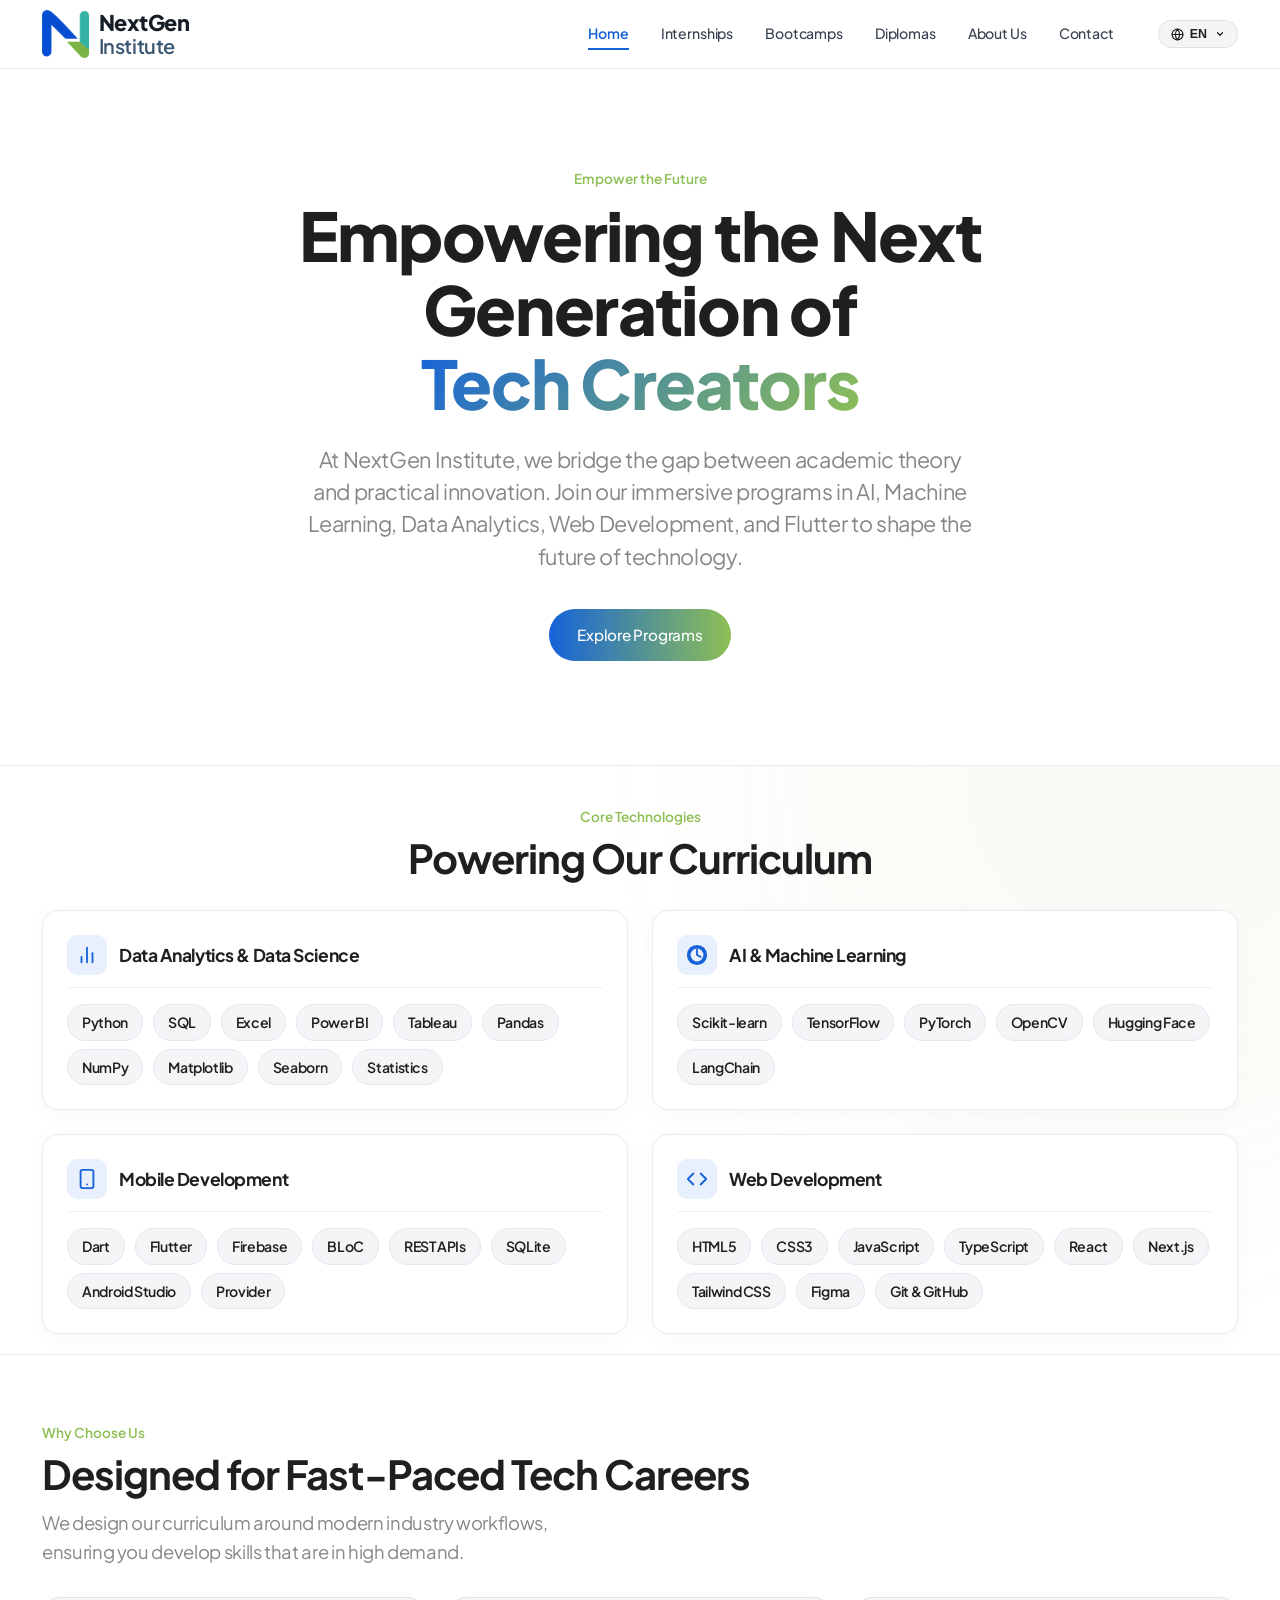
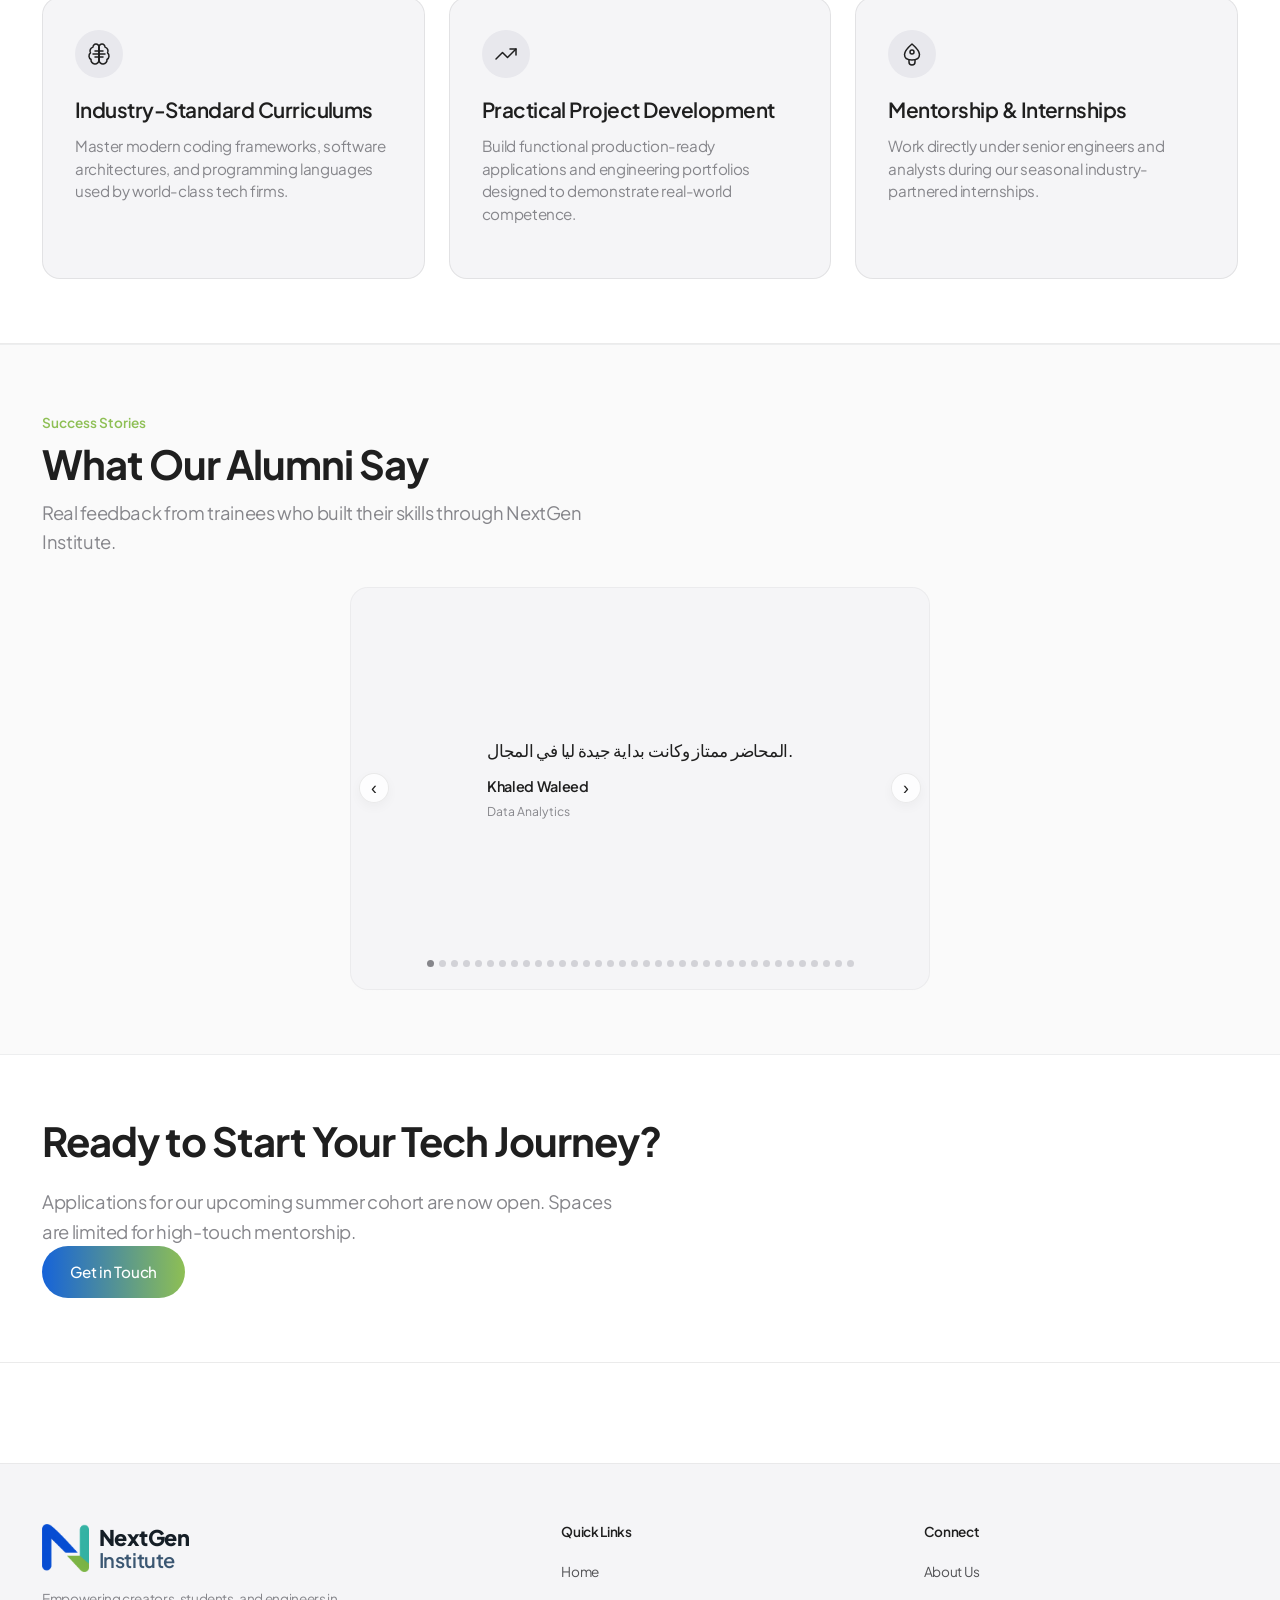
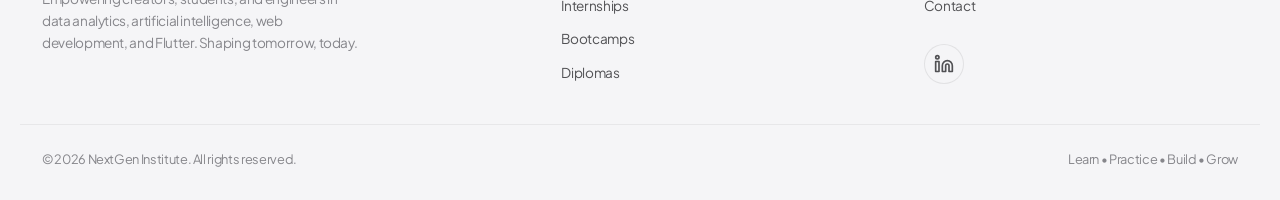
==== index.html @ 6a4fd22e "Completely remove bottom CTA box from track detail pages, bump cache to v102" ====
<!DOCTYPE html>
<html lang="en">
<head>
    <!-- Google tag (gtag.js) -->
    <script async src="https://www.googletagmanager.com/gtag/js?id=G-X8T3YRDZ85"></script>
    <script>
      window.dataLayer = window.dataLayer || [];
      function gtag(){dataLayer.push(arguments);}
      gtag('js', new Date());

      gtag('config', 'G-X8T3YRDZ85');
    </script>

    <meta charset="UTF-8">
    <meta name="viewport" content="width=device-width, initial-scale=1.0">
    <!-- SEO & Metadata -->
    <meta name="keywords" content="Free Internships, Summer Trainings, Winter Trainings, Winter Internships, NextGen Institute, NextGen Hub, Data Analytics, AI, Machine Learning, Tech Internships, Bootcamps Egypt, Flutter Development, Web Development, تدريب مجاني, تدريبات صيفية, تدريبات شتوية, تدريب صيفي, تدريب شتوي, داتا اناليتكس, ذكاء اصطناعي, مصر">
    <meta name="author" content="NextGen Institute">
    <meta name="robots" content="index, follow, max-image-preview:large, max-snippet:-1, max-video-preview:-1">
    <link rel="canonical" href="https://nextgenhub.dev/">
    <link rel="icon" type="image/png" href="assets/icon.png">
    <link rel="apple-touch-icon" href="assets/icon.png">

    <!-- Open Graph / Facebook / WhatsApp -->
    <meta property="og:type" content="website">
    <meta property="og:url" content="https://nextgenhub.dev/">
    <meta property="og:title" content="NextGen Institute | Free Internships, Summer & Winter Trainings">
    <meta property="og:description" content="NextGen Institute provides 100% Free Internships, Summer Trainings, Winter Trainings, and Winter Internships in AI, Machine Learning, Data Analytics, Flutter, and Web Development through practical bootcamps and diplomas.">
    <meta property="og:image" content="https://nextgenhub.dev/assets/icon.png">
    <meta property="og:site_name" content="NextGen Institute">
    <meta property="og:locale" content="en_US">
    <meta property="og:locale:alternate" content="ar_EG">

    <!-- Twitter Cards -->
    <meta name="twitter:card" content="summary_large_image">
    <meta name="twitter:url" content="https://nextgenhub.dev/">
    <meta name="twitter:title" content="NextGen Institute | Free Internships, Summer & Winter Trainings">
    <meta name="twitter:description" content="NextGen Institute provides 100% Free Internships, Summer Trainings, Winter Trainings, and Winter Internships in AI, Machine Learning, Data Analytics, Flutter, and Web Development through practical bootcamps and diplomas.">
    <meta name="twitter:image" content="https://nextgenhub.dev/assets/icon.png">

    <!-- JSON-LD Structured Data -->
    <script type="application/ld+json">
    {
      "@context": "https://schema.org",
      "@type": "EducationalOrganization",
      "name": "NextGen Institute",
      "url": "https://nextgenhub.dev/",
      "logo": "https://nextgenhub.dev/assets/icon.png",
      "description": "NextGen Institute offers 100% Free Internships, Summer Trainings, Winter Trainings, and Winter Internships in AI, Machine Learning, and Data Analytics.",
      "sameAs": [
        "https://www.linkedin.com/company/nextgen-institute-eg/"
      ],
      "address": {
        "@type": "PostalAddress",
        "addressCountry": "EG"
      }
    }
    </script>

    

    <title>NextGen Institute | Free Internships, Summer & Winter Trainings</title>
    <meta name="description" content="NextGen Institute provides 100% Free Internships, Summer Trainings, Winter Trainings, and Winter Internships in AI, Machine Learning, Data Analytics, Flutter, and Web Development through practical bootcamps and diplomas.">
        <link rel="stylesheet" href="styles.css?v=102">

</head>
<body>
    <div class="scroll-progress" id="scrollProgress"></div>

    <!-- Header Navigation -->
    <header>
        <div class="container nav-wrapper">
            <a href="index.html" class="logo" id="logoLink">
                <img src="assets/icon.png" alt="NextGen Institute Logo" class="logo-img">
                <div class="logo-text-wrap">
                    <span class="logo-text-top">NextGen</span>
                    <span class="logo-text-bottom">Institute</span>
                </div>
            </a>
            <button class="nav-toggle" aria-label="Toggle Navigation" id="navToggleBtn">
                <span></span>
                <span></span>
                <span></span>
            </button>
            <ul class="nav-menu" id="navMenu">
                <li><a href="index.html" class="nav-link active" id="navIndex" data-i18n="nav_home">Home</a></li>
                <li><a href="internships.html" class="nav-link" id="navInternships" data-i18n="nav_internships">Internships</a></li>
                <li><a href="bootcamps.html" class="nav-link" id="navBootcamps" data-i18n="nav_bootcamps">Bootcamps</a></li>
                <li><a href="diplomas.html" class="nav-link" id="navDiplomas" data-i18n="nav_diplomas">Diplomas</a></li>
                <li><a href="about.html" class="nav-link" id="navAbout" data-i18n="nav_about">About Us</a></li>
                <li><a href="contact.html" class="nav-link" id="navContact" data-i18n="nav_contact">Contact</a></li>
            </ul>
        </div>
    </header>

    <!-- Hero Section -->
    <section class="fade-up hero">
        <div class="hero-glow"></div>
        <div class="container hero-grid-centered">
            <div class="hero-content-centered">
                <span class="section-tag" data-i18n="index_hero_tag">Empower the Future</span>
                <h1 class="hero-title" data-i18n="index_hero_title">Empowering the Next Generation of <span class="gradient-text">Tech Creators</span></h1>
                <p class="hero-subtitle" data-i18n="index_hero_sub">
                    At NextGen Institute, we bridge the gap between academic theory and practical innovation. Join our immersive programs in AI, Machine Learning, and Data Analytics to shape the future of technology.
                </p>
                <div class="hero-actions">
                    <a href="bootcamps.html" class="btn btn-primary" id="heroCtaPrimary" data-i18n="index_hero_cta_primary">Explore Programs</a>
                </div>
            </div>
        </div>
    </section>



    <!-- Core Technologies Section -->
    <section class="fade-up section-padding" style="padding-top: 40px; padding-bottom: 20px;">
        <div class="container">
            <div class="section-title-wrap" style="text-align: center !important; margin-bottom: 30px;">
                <span class="section-tag" data-i18n="index_tech_tag" style="display: block; margin: 0 auto 8px; text-align: center;">Core Technologies</span>
                <h2 class="section-title" data-i18n="index_tech_title" style="text-align: center;">Powering Our Curriculum</h2>
            </div>
            <div class="tech-categories-grid">
                <!-- Category 1: Data Analytics & Data Science -->
                <div class="tech-category-card">
                    <div class="tech-category-header">
                        <div class="tech-category-icon">
                            <svg viewBox="0 0 24 24" fill="none" stroke="currentColor" stroke-width="2" stroke-linecap="round" stroke-linejoin="round">
                                <line x1="18" y1="20" x2="18" y2="10"/>
                                <line x1="12" y1="20" x2="12" y2="4"/>
                                <line x1="6" y1="20" x2="6" y2="14"/>
                            </svg>
                        </div>
                        <h3 class="tech-category-title" data-i18n="tech_cat_da">Data Analytics & Data Science</h3>
                    </div>
                    <div class="tech-badges-wrap">
                        <span class="tech-pill">Python</span>
                        <span class="tech-pill">SQL</span>
                        <span class="tech-pill">Excel</span>
                        <span class="tech-pill">Power BI</span>
                        <span class="tech-pill">Tableau</span>
                        <span class="tech-pill">Pandas</span>
                        <span class="tech-pill">NumPy</span>
                        <span class="tech-pill">Matplotlib</span>
                        <span class="tech-pill">Seaborn</span>
                        <span class="tech-pill">Statistics</span>
                    </div>
                </div>

                <!-- Category 2: AI & Machine Learning -->
                <div class="tech-category-card">
                    <div class="tech-category-header">
                        <div class="tech-category-icon">
                            <svg viewBox="0 0 24 24" fill="none" stroke="currentColor" stroke-width="2" stroke-linecap="round" stroke-linejoin="round">
                                <path d="M12 2a10 10 0 1 0 10 10A10 10 0 0 0 12 2zm0 18a8 8 0 1 1 8-8 8 8 0 0 1-8 8z"/>
                                <path d="M12 6v6l4 2"/>
                            </svg>
                        </div>
                        <h3 class="tech-category-title" data-i18n="tech_cat_ai">AI & Machine Learning</h3>
                    </div>
                    <div class="tech-badges-wrap">
                        <span class="tech-pill">Scikit-learn</span>
                        <span class="tech-pill">TensorFlow</span>
                        <span class="tech-pill">PyTorch</span>
                        <span class="tech-pill">OpenCV</span>
                        <span class="tech-pill">Hugging Face</span>
                        <span class="tech-pill">LangChain</span>
                    </div>
                </div>

                <!-- Category 3: Mobile Development -->
                <div class="tech-category-card">
                    <div class="tech-category-header">
                        <div class="tech-category-icon">
                            <svg viewBox="0 0 24 24" fill="none" stroke="currentColor" stroke-width="2" stroke-linecap="round" stroke-linejoin="round">
                                <rect x="5" y="2" width="14" height="20" rx="2" ry="2"/>
                                <line x1="12" y1="18" x2="12.01" y2="18"/>
                            </svg>
                        </div>
                        <h3 class="tech-category-title" data-i18n="tech_cat_mobile">Mobile Development</h3>
                    </div>
                    <div class="tech-badges-wrap">
                        <span class="tech-pill">Dart</span>
                        <span class="tech-pill">Flutter</span>
                        <span class="tech-pill">Firebase</span>
                        <span class="tech-pill">BLoC</span>
                        <span class="tech-pill">REST APIs</span>
                        <span class="tech-pill">SQLite</span>
                        <span class="tech-pill">Android Studio</span>
                        <span class="tech-pill">Provider</span>
                    </div>
                </div>

                <!-- Category 4: Web Development -->
                <div class="tech-category-card">
                    <div class="tech-category-header">
                        <div class="tech-category-icon">
                            <svg viewBox="0 0 24 24" fill="none" stroke="currentColor" stroke-width="2" stroke-linecap="round" stroke-linejoin="round">
                                <polyline points="16 18 22 12 16 6"/>
                                <polyline points="8 6 2 12 8 18"/>
                            </svg>
                        </div>
                        <h3 class="tech-category-title" data-i18n="tech_cat_web">Web Development</h3>
                    </div>
                    <div class="tech-badges-wrap">
                        <span class="tech-pill">HTML5</span>
                        <span class="tech-pill">CSS3</span>
                        <span class="tech-pill">JavaScript</span>
                        <span class="tech-pill">TypeScript</span>
                        <span class="tech-pill">React</span>
                        <span class="tech-pill">Next.js</span>
                        <span class="tech-pill">Tailwind CSS</span>
                        <span class="tech-pill">Figma</span>
                        <span class="tech-pill">Git & GitHub</span>
                    </div>
                </div>
            </div>
        </div>
    </section>

    <!-- Core Values Section -->
    <section class="fade-up section-padding">
        <div class="container">
            <div class="section-title-wrap">
                <span class="section-tag" data-i18n="index_values_tag">Why Choose Us</span>
                <h2 class="section-title" data-i18n="index_values_title">Designed for Fast-Paced Tech Careers</h2>
                <p class="section-subtitle" data-i18n="index_values_sub">We design our curriculum around modern industry workflows, ensuring you develop skills that are in high demand.</p>
            </div>
            
            <div class="cards-grid">
                <!-- Value Card 1 -->
                <div class="card glass-panel" id="valueCard1">
                    <div class="card-icon"><svg viewBox="0 0 24 24" fill="none" stroke="currentColor" stroke-width="1.5" stroke-linecap="round" stroke-linejoin="round"><path d="M12 5a3 3 0 1 0-5.997.125 4 4 0 0 0-2.526 5.77 4 4 0 0 0 .556 6.588A4 4 0 1 0 12 18Z"/><path d="M12 5a3 3 0 1 1 5.997.125 4 4 0 0 1 2.526 5.77 4 4 0 0 1-.556 6.588A4 4 0 1 1 12 18Z"/><path d="M12 5v14"/><path d="M12 12h6"/><path d="M12 12H6"/><path d="M12 9h4"/><path d="M12 9H8"/><path d="M12 15h4"/><path d="M12 15H8"/></svg></div>
                    <h3 class="card-title" data-i18n="index_val1_title">Industry-Standard Curriculums</h3>
                    <p class="card-desc" data-i18n="index_val1_desc">Master modern coding frameworks, software architectures, and programming languages used by world-class tech firms.</p>
                </div>
                <!-- Value Card 2 -->
                <div class="card glass-panel" id="valueCard2">
                    <div class="card-icon"><svg viewBox="0 0 24 24" fill="none" stroke="currentColor" stroke-width="1.5" stroke-linecap="round" stroke-linejoin="round"><polyline points="22 7 13.5 15.5 8.5 10.5 2 17"/><polyline points="16 7 22 7 22 13"/></svg></div>
                    <h3 class="card-title" data-i18n="index_val2_title">Practical Project Development</h3>
                    <p class="card-desc" data-i18n="index_val2_desc">Build functional production-ready applications and engineering portfolios designed to demonstrate real-world competence.</p>
                </div>
                <!-- Value Card 3 -->
                <div class="card glass-panel" id="valueCard3">
                    <div class="card-icon"><svg viewBox="0 0 24 24" fill="none" stroke="currentColor" stroke-width="1.5" stroke-linecap="round" stroke-linejoin="round"><path d="M12 2S4.5 8.5 4.5 12.5S7.5 18 12 18s7.5-1.5 7.5-5.5S12 2 12 2z"/><path d="M9 18v2a3 3 0 0 0 6 0v-2"/><circle cx="12" cy="10" r="2"/></svg></div>
                    <h3 class="card-title" data-i18n="index_val3_title">Mentorship & Internships</h3>
                    <p class="card-desc" data-i18n="index_val3_desc">Work directly under senior engineers and analysts during our seasonal industry-partnered internships.</p>
                </div>
            </div>
        </div>
    </section>

    <!-- Student Success Stories (Slideshow) -->
    <section class="fade-up section-padding" style="background: var(--bg-tertiary); border-top: 1px solid rgba(15, 23, 42, 0.05); border-bottom: 1px solid rgba(15, 23, 42, 0.05);">
        <div class="container">
            <div class="section-title-wrap">
                <span class="section-tag" data-i18n="slide_tag">Success Stories</span>
                <h2 class="section-title" data-i18n="slide_title">What Our Alumni Say</h2>
                <p class="section-subtitle" data-i18n="slide_sub">Real feedback from graduates who transitioned into tech careers through NextGen Institute.</p>
            </div>
            
            <div class="slideshow-container glass-panel" style="background: var(--bg-secondary);">
                <div class="slide-track" id="slideTrack">
                    <!-- Slide 1: Khaled Waleed -->
                    <div class="slide">
                        <div class="slide-content">
                            <div class="quote-icon">“</div>
                            <p class="slide-quote" data-i18n="slide1_quote">المحاضر ممتاز وكانت بداية جيدة ليا في المجال.</p>
                            <h4 class="slide-author" data-i18n="slide1_author">Khaled Waleed</h4>
                            <span class="slide-role" data-i18n="slide1_role">Data Analytics</span>
                        </div>
                    </div>
                    <!-- Slide 2: Sherif Essam -->
                    <div class="slide">
                        <div class="slide-content">
                            <div class="quote-icon">“</div>
                            <p class="slide-quote" data-i18n="slide2_quote">المحتوى والتطبيق العملي ممتاز.</p>
                            <h4 class="slide-author" data-i18n="slide2_author">Sherif Essam</h4>
                            <span class="slide-role" data-i18n="slide2_role">Data Analytics</span>
                        </div>
                    </div>
                    <!-- Slide 3: keroles adel aziz -->
                    <div class="slide">
                        <div class="slide-content">
                            <div class="quote-icon">“</div>
                            <p class="slide-quote" data-i18n="slide3_quote">الكورس كويس والشرح كويس خالص واستقدت منه في حاجات كنت ناسيها افتكرتها</p>
                            <h4 class="slide-author" data-i18n="slide3_author">keroles adel aziz</h4>
                            <span class="slide-role" data-i18n="slide3_role">Front-End Web Development</span>
                        </div>
                    </div>
                    <!-- Slide 4: Karim Hussam -->
                    <div class="slide">
                        <div class="slide-content">
                            <div class="quote-icon">“</div>
                            <p class="slide-quote" data-i18n="slide4_quote">شرح ممتاز</p>
                            <h4 class="slide-author" data-i18n="slide4_author">Karim Hussam</h4>
                            <span class="slide-role" data-i18n="slide4_role">Front-End Web Development</span>
                        </div>
                    </div>
                    <!-- Slide 5: Shahd mostafa ahmed tmam -->
                    <div class="slide">
                        <div class="slide-content">
                            <div class="quote-icon">“</div>
                            <p class="slide-quote" data-i18n="slide5_quote">10/10</p>
                            <h4 class="slide-author" data-i18n="slide5_author">Shahd mostafa ahmed tmam</h4>
                            <span class="slide-role" data-i18n="slide5_role">Flutter Development</span>
                        </div>
                    </div>
                    <!-- Slide 6: Emad mohamed -->
                    <div class="slide">
                        <div class="slide-content">
                            <div class="quote-icon">“</div>
                            <p class="slide-quote" data-i18n="slide6_quote">كان حلو و تاسكات السيرش كانت بتفدني</p>
                            <h4 class="slide-author" data-i18n="slide6_author">Emad mohamed</h4>
                            <span class="slide-role" data-i18n="slide6_role">Flutter Development</span>
                        </div>
                    </div>
                    <!-- Slide 7: Shahd Ahmed Abdelkader Mohamed -->
                    <div class="slide">
                        <div class="slide-content">
                            <div class="quote-icon">“</div>
                            <p class="slide-quote" data-i18n="slide7_quote">It's really great and the instructor is very skilled her explanation is simple and clear and I benefited from it</p>
                            <h4 class="slide-author" data-i18n="slide7_author">Shahd Ahmed Abdelkader Mohamed</h4>
                            <span class="slide-role" data-i18n="slide7_role">AI & Machine Learning</span>
                        </div>
                    </div>
                    <!-- Slide 8: محمود عماد محمود هاشم -->
                    <div class="slide">
                        <div class="slide-content">
                            <div class="quote-icon">“</div>
                            <p class="slide-quote" data-i18n="slide8_quote">شاكرين جداً وقتكم ومجهودكم الدائم معنا! ✨</p>
                            <h4 class="slide-author" data-i18n="slide8_author">محمود عماد محمود هاشم</h4>
                            <span class="slide-role" data-i18n="slide8_role">AI & Machine Learning</span>
                        </div>
                    </div>
                    <!-- Slide 9: Shahd Salah -->
                    <div class="slide">
                        <div class="slide-content">
                            <div class="quote-icon">“</div>
                            <p class="slide-quote" data-i18n="slide9_quote">It was very organized and very informative and helpful.</p>
                            <h4 class="slide-author" data-i18n="slide9_author">Shahd Salah</h4>
                            <span class="slide-role" data-i18n="slide9_role">AI & Machine Learning</span>
                        </div>
                    </div>
                    <!-- Slide 10: محمد عادل محمد رفعت -->
                    <div class="slide">
                        <div class="slide-content">
                            <div class="quote-icon">“</div>
                            <p class="slide-quote" data-i18n="slide10_quote">My experience at NextGen Institute was very valuable and enjoyable. The training helped me develop my Flutter and Dart skills, improve my understanding of mobile application development, and gain practical experience through hands-on tasks and projects. I also appreciated the research tasks related to Artificial Intelligence, which encouraged me to explore new technologies and expand my technical knowledge. Special thanks to Engineer for his dedication, support, and clear explanations throughout the training. I'm grateful to NextGen Institute for providing this learning opportunity.</p>
                            <h4 class="slide-author" data-i18n="slide10_author">محمد عادل محمد رفعت</h4>
                            <span class="slide-role" data-i18n="slide10_role">Flutter Development</span>
                        </div>
                    </div>
                    <!-- Slide 11: Karem Tamer -->
                    <div class="slide">
                        <div class="slide-content">
                            <div class="quote-icon">“</div>
                            <p class="slide-quote" data-i18n="slide11_quote">Our mentor sandy Alaa was super helpful and Her Explanation of the concepts was very easy to understand The intern as A whole was A beautiful journey</p>
                            <h4 class="slide-author" data-i18n="slide11_author">Karem Tamer</h4>
                            <span class="slide-role" data-i18n="slide11_role">AI & Machine Learning</span>
                        </div>
                    </div>
                    <!-- Slide 12: Ali fekry mohamed tawfik hassan -->
                    <div class="slide">
                        <div class="slide-content">
                            <div class="quote-icon">“</div>
                            <p class="slide-quote" data-i18n="slide12_quote">Perfect program and excellent instructor</p>
                            <h4 class="slide-author" data-i18n="slide12_author">Ali fekry mohamed tawfik hassan</h4>
                            <span class="slide-role" data-i18n="slide12_role">AI & Machine Learning</span>
                        </div>
                    </div>
                    <!-- Slide 13: Ramadan Mahmoud Ramadan -->
                    <div class="slide">
                        <div class="slide-content">
                            <div class="quote-icon">“</div>
                            <p class="slide-quote" data-i18n="slide13_quote">A great learning experience! I gained valuable knowledge, improved my practical skills, and enjoyed working on real-world projects. Thanks to everyone who made this training worthwhile!</p>
                            <h4 class="slide-author" data-i18n="slide13_author">Ramadan Mahmoud Ramadan</h4>
                            <span class="slide-role" data-i18n="slide13_role">AI & Machine Learning</span>
                        </div>
                    </div>
                    <!-- Slide 14: Shahd kadous -->
                    <div class="slide">
                        <div class="slide-content">
                            <div class="quote-icon">“</div>
                            <p class="slide-quote" data-i18n="slide14_quote">البشمهندس المحاضر محمود البيومي ممتاز جدا بجد ربنا يبارك فيه شرحه ممتاز فوق الوصف وبيشرح بضمير جدا واي حد محتاج حاجه بيسعده مش بيتاخر علي حد وبيعيد لاي حد مش فاهم ومتهم وبيتابع فعلا محاضر عنده ضمير وشرحه كويس جدا</p>
                            <h4 class="slide-author" data-i18n="slide14_author">Shahd kadous</h4>
                            <span class="slide-role" data-i18n="slide14_role">Flutter Development</span>
                        </div>
                    </div>
                    <!-- Slide 15: شهد محمود أحمد -->
                    <div class="slide">
                        <div class="slide-content">
                            <div class="quote-icon">“</div>
                            <p class="slide-quote" data-i18n="slide15_quote">بشمهندس محمود بصراحة supportive جدا وشرحه جميل ماشاء الله ووافي وتعب حقيقي معانا ربنا يجازيه كل خير والتجربة كلها كانت لذيذة بصراحة واستفدت جدا</p>
                            <h4 class="slide-author" data-i18n="slide15_author">شهد محمود أحمد</h4>
                            <span class="slide-role" data-i18n="slide15_role">Flutter Development</span>
                        </div>
                    </div>
                    <!-- Slide 16: Julie Ragy gabra -->
                    <div class="slide">
                        <div class="slide-content">
                            <div class="quote-icon">“</div>
                            <p class="slide-quote" data-i18n="slide16_quote">احسن بشمهندسه والشرح تحفه جدا جدا</p>
                            <h4 class="slide-author" data-i18n="slide16_author">Julie Ragy gabra</h4>
                            <span class="slide-role" data-i18n="slide16_role">Front-End Web Development</span>
                        </div>
                    </div>
                    <!-- Slide 17: Esraa Hassan -->
                    <div class="slide">
                        <div class="slide-content">
                            <div class="quote-icon">“</div>
                            <p class="slide-quote" data-i18n="slide17_quote">الـ internship كانت كويسه جدا وكانت مغطيه نقط مهمه مناسبه للوقت وكمان التاسكات والسيرش كان مهم جدا والباشمهندس كان شرحه متميز وفيه مرونه في التعامل وتسليم التاسكات شكرا بجد</p>
                            <h4 class="slide-author" data-i18n="slide17_author">Esraa Hassan</h4>
                            <span class="slide-role" data-i18n="slide17_role">Flutter Development</span>
                        </div>
                    </div>
                    <!-- Slide 18: روان مصطفى عبد الرازق محمد إبراهيم -->
                    <div class="slide">
                        <div class="slide-content">
                            <div class="quote-icon">“</div>
                            <p class="slide-quote" data-i18n="slide18_quote">It was truly an amazing experience, and I learned so much throughout this journey. It is an experience I will always cherish and remember. I’m deeply grateful to the entire NextGen team for being part of my journey into AI and Machine Learning. Thank you for all the knowledge, support, and effort you put into making this experience so valuable. I really hope there will be a Deep Learning internship in the future, and I would definitely love to be among the very first participants! Thank you once again for everything. I’m truly grateful! ❤️</p>
                            <h4 class="slide-author" data-i18n="slide18_author">روان مصطفى عبد الرازق محمد إبراهيم</h4>
                            <span class="slide-role" data-i18n="slide18_role">AI & Machine Learning</span>
                        </div>
                    </div>
                    <!-- Slide 19: Myrna Nader Aziz -->
                    <div class="slide">
                        <div class="slide-content">
                            <div class="quote-icon">“</div>
                            <p class="slide-quote" data-i18n="slide19_quote">It was a great experience for me and very useful</p>
                            <h4 class="slide-author" data-i18n="slide19_author">Myrna Nader Aziz</h4>
                            <span class="slide-role" data-i18n="slide19_role">Flutter Development</span>
                        </div>
                    </div>
                    <!-- Slide 20: Habiba Mohamed Ali -->
                    <div class="slide">
                        <div class="slide-content">
                            <div class="quote-icon">“</div>
                            <p class="slide-quote" data-i18n="slide20_quote">9/10</p>
                            <h4 class="slide-author" data-i18n="slide20_author">Habiba Mohamed Ali</h4>
                            <span class="slide-role" data-i18n="slide20_role">AI & Machine Learning</span>
                        </div>
                    </div>
                    <!-- Slide 21: Saif mahmoud abdelrahman elgendy -->
                    <div class="slide">
                        <div class="slide-content">
                            <div class="quote-icon">“</div>
                            <p class="slide-quote" data-i18n="slide21_quote">Good and useful content, a good instructor who conveys the information well and easily.</p>
                            <h4 class="slide-author" data-i18n="slide21_author">Saif mahmoud abdelrahman elgendy</h4>
                            <span class="slide-role" data-i18n="slide21_role">AI & Machine Learning</span>
                        </div>
                    </div>
                    <!-- Slide 22: Ahmed Shaban Abdul Azim -->
                    <div class="slide">
                        <div class="slide-content">
                            <div class="quote-icon">“</div>
                            <p class="slide-quote" data-i18n="slide22_quote">الحمدلله على التمام حقيقي بشكركم جداً على الفرصة دي اللي من خلالها قدرت اطور نفسي كا frontend developer وكمان قدرت افهم حاجات كانت غايبه عني واول مره افهمها، حابب اشكر البشمهندسة اميرة حقيقي تعبت معانا وجزاك الله كل خير وماشاء الله شرحك ممتاز واستفدت كتير</p>
                            <h4 class="slide-author" data-i18n="slide22_author">Ahmed Shaban Abdul Azim</h4>
                            <span class="slide-role" data-i18n="slide22_role">Front-End Web Development</span>
                        </div>
                    </div>
                    <!-- Slide 23: Ahmed Mohamed Mohamedy Eldeeb -->
                    <div class="slide">
                        <div class="slide-content">
                            <div class="quote-icon">“</div>
                            <p class="slide-quote" data-i18n="slide23_quote">10/10</p>
                            <h4 class="slide-author" data-i18n="slide23_author">Ahmed Mohamed Mohamedy Eldeeb</h4>
                            <span class="slide-role" data-i18n="slide23_role">Front-End Web Development</span>
                        </div>
                    </div>
                    <!-- Slide 24: Karim Amgad Mohamed -->
                    <div class="slide">
                        <div class="slide-content">
                            <div class="quote-icon">“</div>
                            <p class="slide-quote" data-i18n="slide24_quote">Very Good</p>
                            <h4 class="slide-author" data-i18n="slide24_author">Karim Amgad Mohamed</h4>
                            <span class="slide-role" data-i18n="slide24_role">Flutter Development</span>
                        </div>
                    </div>
                    <!-- Slide 25: Mohamed Mohamed Salah Ismail El Banna -->
                    <div class="slide">
                        <div class="slide-content">
                            <div class="quote-icon">“</div>
                            <p class="slide-quote" data-i18n="slide25_quote">the explanation is simple and good, and the tasks are good. good training.</p>
                            <h4 class="slide-author" data-i18n="slide25_author">Mohamed Mohamed Salah Ismail El Banna</h4>
                            <span class="slide-role" data-i18n="slide25_role">Front-End Web Development</span>
                        </div>
                    </div>
                    <!-- Slide 26: Nour Abotaleb -->
                    <div class="slide">
                        <div class="slide-content">
                            <div class="quote-icon">“</div>
                            <p class="slide-quote" data-i18n="slide26_quote">perfect instructor and content</p>
                            <h4 class="slide-author" data-i18n="slide26_author">Nour Abotaleb</h4>
                            <span class="slide-role" data-i18n="slide26_role">Flutter Development</span>
                        </div>
                    </div>
                    <!-- Slide 27: Mohamed mahmoud abdelghani ghalwash -->
                    <div class="slide">
                        <div class="slide-content">
                            <div class="quote-icon">“</div>
                            <p class="slide-quote" data-i18n="slide27_quote">Perfect 10/10</p>
                            <h4 class="slide-author" data-i18n="slide27_author">Mohamed mahmoud abdelghani ghalwash</h4>
                            <span class="slide-role" data-i18n="slide27_role">AI & Machine Learning</span>
                        </div>
                    </div>
                    <!-- Slide 28: youssef tarek ahmed teleb -->
                    <div class="slide">
                        <div class="slide-content">
                            <div class="quote-icon">“</div>
                            <p class="slide-quote" data-i18n="slide28_quote">very nice</p>
                            <h4 class="slide-author" data-i18n="slide28_author">youssef tarek ahmed teleb</h4>
                            <span class="slide-role" data-i18n="slide28_role">Flutter Development</span>
                        </div>
                    </div>
                    <!-- Slide 29: Ramy Khairy -->
                    <div class="slide">
                        <div class="slide-content">
                            <div class="quote-icon">“</div>
                            <p class="slide-quote" data-i18n="slide29_quote">mohamed bayoumi helped us so much and i got so much from this internship</p>
                            <h4 class="slide-author" data-i18n="slide29_author">Ramy Khairy</h4>
                            <span class="slide-role" data-i18n="slide29_role">Flutter Development</span>
                        </div>
                    </div>
                    <!-- Slide 30: Menna Ali Abdelrahman Abdelmontleb -->
                    <div class="slide">
                        <div class="slide-content">
                            <div class="quote-icon">“</div>
                            <p class="slide-quote" data-i18n="slide30_quote">Everything is perfect thanks for everything and i hope to attend other courses with you and to tell us about every chance we can participate in it</p>
                            <h4 class="slide-author" data-i18n="slide30_author">Menna Ali Abdelrahman Abdelmontleb</h4>
                            <span class="slide-role" data-i18n="slide30_role">AI & Machine Learning</span>
                        </div>
                    </div>
                    <!-- Slide 31: Nour Mohamed Mahmoud Ahmed -->
                    <div class="slide">
                        <div class="slide-content">
                            <div class="quote-icon">“</div>
                            <p class="slide-quote" data-i18n="slide31_quote">10/10 <3</p>
                            <h4 class="slide-author" data-i18n="slide31_author">Nour Mohamed Mahmoud Ahmed</h4>
                            <span class="slide-role" data-i18n="slide31_role">AI & Machine Learning</span>
                        </div>
                    </div>
                    <!-- Slide 32: Abdelrahman Adel Elsharkawi -->
                    <div class="slide">
                        <div class="slide-content">
                            <div class="quote-icon">“</div>
                            <p class="slide-quote" data-i18n="slide32_quote">كانت تجربة ممتعة و رحلة جميلة و شغل البشمهندسة جميل و رائع</p>
                            <h4 class="slide-author" data-i18n="slide32_author">Abdelrahman Adel Elsharkawi</h4>
                            <span class="slide-role" data-i18n="slide32_role">AI & Machine Learning</span>
                        </div>
                    </div>
                    <!-- Slide 33: asmaa hani -->
                    <div class="slide">
                        <div class="slide-content">
                            <div class="quote-icon">“</div>
                            <p class="slide-quote" data-i18n="slide33_quote">المحتوي كان كويس واستفدت منو</p>
                            <h4 class="slide-author" data-i18n="slide33_author">asmaa hani</h4>
                            <span class="slide-role" data-i18n="slide33_role">AI & Machine Learning</span>
                        </div>
                    </div>
                    <!-- Slide 34: اروي رمضان مصطفي بخيت -->
                    <div class="slide">
                        <div class="slide-content">
                            <div class="quote-icon">“</div>
                            <p class="slide-quote" data-i18n="slide34_quote">Very good</p>
                            <h4 class="slide-author" data-i18n="slide34_author">اروي رمضان مصطفي بخيت</h4>
                            <span class="slide-role" data-i18n="slide34_role">AI & Machine Learning</span>
                        </div>
                    </div>
                    <!-- Slide 35: Ahmed Salah Mostafa Mohamed -->
                    <div class="slide">
                        <div class="slide-content">
                            <div class="quote-icon">“</div>
                            <p class="slide-quote" data-i18n="slide35_quote">it was useful for me as a recap but also i learning new information thank so much to eng: Sandy Alaa.</p>
                            <h4 class="slide-author" data-i18n="slide35_author">Ahmed Salah Mostafa Mohamed</h4>
                            <span class="slide-role" data-i18n="slide35_role">AI & Machine Learning</span>
                        </div>
                    </div>
                    <!-- Slide 36: Farah Mustafa Muhammed Abdullah -->
                    <div class="slide">
                        <div class="slide-content">
                            <div class="quote-icon">“</div>
                            <p class="slide-quote" data-i18n="slide36_quote">The course was very useful and informative. I learned new concepts in Artificial Intelligence and Machine Learning, and gained practical experience through hands-on projects. The instructor explained the topics clearly and helped me improve my technical skills. I appreciate the effort and support throughout the course. I hope to continue learning and developing my skills in this field.</p>
                            <h4 class="slide-author" data-i18n="slide36_author">Farah Mustafa Muhammed Abdullah</h4>
                            <span class="slide-role" data-i18n="slide36_role">AI & Machine Learning</span>
                        </div>
                    </div>
                </div>
                <!-- Navigation controls -->
                <button class="slide-btn prev-btn" id="prevSlide" aria-label="Previous Slide">‹</button>
                <button class="slide-btn next-btn" id="nextSlide" aria-label="Next Slide">›</button>
                
                <!-- Indicators -->
                <div class="slideshow-dots" id="slideshowDots">
                    <span class="dot active" data-index="0"></span>
                    <span class="dot" data-index="1"></span>
                    <span class="dot" data-index="2"></span>
                    <span class="dot" data-index="3"></span>
                    <span class="dot" data-index="4"></span>
                    <span class="dot" data-index="5"></span>
                    <span class="dot" data-index="6"></span>
                    <span class="dot" data-index="7"></span>
                    <span class="dot" data-index="8"></span>
                    <span class="dot" data-index="9"></span>
                    <span class="dot" data-index="10"></span>
                    <span class="dot" data-index="11"></span>
                    <span class="dot" data-index="12"></span>
                    <span class="dot" data-index="13"></span>
                    <span class="dot" data-index="14"></span>
                    <span class="dot" data-index="15"></span>
                    <span class="dot" data-index="16"></span>
                    <span class="dot" data-index="17"></span>
                    <span class="dot" data-index="18"></span>
                    <span class="dot" data-index="19"></span>
                    <span class="dot" data-index="20"></span>
                    <span class="dot" data-index="21"></span>
                    <span class="dot" data-index="22"></span>
                    <span class="dot" data-index="23"></span>
                    <span class="dot" data-index="24"></span>
                    <span class="dot" data-index="25"></span>
                    <span class="dot" data-index="26"></span>
                    <span class="dot" data-index="27"></span>
                    <span class="dot" data-index="28"></span>
                    <span class="dot" data-index="29"></span>
                    <span class="dot" data-index="30"></span>
                    <span class="dot" data-index="31"></span>
                    <span class="dot" data-index="32"></span>
                    <span class="dot" data-index="33"></span>
                    <span class="dot" data-index="34"></span>
                    <span class="dot" data-index="35"></span>
                </div>
            </div>
        </div>
    </section>

    <!-- Call to Action -->
    <section class="fade-up section-padding">
        <div class="container">
            <h2 class="section-title" style="margin-bottom: 24px;" data-i18n="index_cta_title">Ready to Start Your Tech Journey?</h2>
            <p class="section-subtitle" style="margin-bottom: 40px;" data-i18n="index_cta_sub">Applications for our upcoming summer cohort are now open. Spaces are limited for high-touch mentorship.</p>
            <a href="contact.html" class="btn btn-primary" id="ctaFooter" data-i18n="index_cta_btn">Get in Touch</a>
        </div>
    </section>

    <!-- Footer -->
    <footer>
        <div class="container footer-grid">
            <div class="footer-brand">
                <a href="index.html" class="logo" style="margin-bottom: 16px;">
                    <img src="assets/icon.png" alt="NextGen Institute Logo" class="logo-img">
                    <div class="logo-text-wrap">
                        <span class="logo-text-top">NextGen</span>
                        <span class="logo-text-bottom">Institute</span>
                    </div>
                </a>
                <p data-i18n="footer_desc">Empowering creators, students, and engineers in data analytics and artificial intelligence. Shaping tomorrow, today.</p>
            </div>
            <div class="footer-nav">
                <h4 class="footer-nav-title" data-i18n="footer_links_title">Quick Links</h4>
                <a href="index.html" id="footerNavHome" data-i18n="nav_home">Home</a>
                <a href="internships.html" id="footerNavInternships" data-i18n="nav_internships">Internship Listings</a>
                <a href="bootcamps.html" id="footerNavBootcamps" data-i18n="nav_bootcamps">Summer Bootcamps</a>
                <a href="diplomas.html" id="footerNavDiplomas" data-i18n="nav_diplomas">Professional Diplomas</a>
            </div>
            <div class="footer-nav">
                <h4 class="footer-nav-title" data-i18n="footer_connect_title">Connect</h4>
                <a href="about.html" id="footerNavAbout" data-i18n="nav_about">About Us</a>
                <a href="contact.html" id="footerNavContact" data-i18n="nav_contact">Contact Support</a>
                <div class="social-links" style="margin-top: 16px;">
                <a href="https://www.linkedin.com/company/nextgen-institute-eg/" class="social-icon" aria-label="LinkedIn" target="_blank">
                <svg viewBox="0 0 24 24" fill="none" stroke="currentColor" stroke-width="2" stroke-linecap="round" stroke-linejoin="round">
                <path d="M16 8a6 6 0 0 1 6 6v7h-4v-7a2 2 0 0 0-2-2 2 2 0 0 0-2 2v7h-4v-7a6 6 0 0 1 6-6z"/>
                <rect x="2" y="9" width="4" height="12"/>
                <circle cx="4" cy="4" r="2"/>
                </svg>
                </a>
                
                </div>
            </div>
        </div>
        <div class="container footer-bottom">
            <p data-i18n="footer_copyright">&copy; 2026 NextGen Institute. All rights reserved.</p>
            <p data-i18n="footer_design">Learn • Practice • Build • Grow</p>
        </div>
    </footer>

    <script src="main.js?v=102"></script>
    <script src="lang.js?v=102"></script>
    <button class="back-to-top" id="backToTop" aria-label="Back to Top">↑</button>
    <!-- Explore Programs Modal -->
    <div class="modal-overlay" id="exploreModal">
        <div class="modal-content explore-modal-content">
            <button class="modal-close" id="closeExploreModal">&times;</button>
            <div class="explore-modal-header">
                <h2 class="explore-modal-title" data-i18n="explore_modal_title">Explore Our Programs</h2>
                <p class="explore-modal-sub" data-i18n="explore_modal_sub">Choose the path that matches your learning style and career goals.</p>
            </div>
            <div class="explore-grid">
                <!-- Option 1: Internships -->
                <a href="internships.html" class="explore-option-card">
                    <div class="explore-option-icon">
                        <svg viewBox="0 0 24 24" fill="none" stroke="currentColor" stroke-width="2" stroke-linecap="round" stroke-linejoin="round">
                            <rect x="2" y="7" width="20" height="14" rx="2" ry="2"/>
                            <path d="M16 21V5a2 2 0 0 0-2-2h-4a2 2 0 0 0-2 2v16"/>
                        </svg>
                    </div>
                    <div class="explore-option-info">
                        <h3 class="explore-option-title" data-i18n="explore_card_intern_title">Internships</h3>
                        <p class="explore-option-desc" data-i18n="explore_card_intern_desc">1-month corporate training with direct engineering mentorship.</p>
                    </div>
                    <div class="explore-option-arrow">
                        <svg viewBox="0 0 24 24" fill="none" stroke="currentColor" stroke-width="2.5" stroke-linecap="round" stroke-linejoin="round">
                            <line x1="5" y1="12" x2="19" y2="12"/><polyline points="12 5 19 12 12 19"/>
                        </svg>
                    </div>
                </a>
                
                <!-- Option 2: Bootcamps -->
                <a href="bootcamps.html" class="explore-option-card">
                    <div class="explore-option-icon">
                        <svg viewBox="0 0 24 24" fill="none" stroke="currentColor" stroke-width="2" stroke-linecap="round" stroke-linejoin="round">
                            <path d="M18 3a3 3 0 0 0-3 3v12a3 3 0 0 0 3 3 3 3 0 0 0 3-3V6a3 3 0 0 0-3-3z"/>
                            <path d="M6 3a3 3 0 0 0-3 3v12a3 3 0 0 0 3 3 3 3 0 0 0 3-3V6a3 3 0 0 0-3-3z"/>
                            <path d="M12 9v12"/>
                            <path d="M9 12h6"/>
                        </svg>
                    </div>
                    <div class="explore-option-info">
                        <h3 class="explore-option-title" data-i18n="explore_card_boot_title">Summer Bootcamps</h3>
                        <p class="explore-option-desc" data-i18n="explore_card_boot_desc">Intensive 2-month practical coding bootcamps for fast skill acquisition.</p>
                    </div>
                    <div class="explore-option-arrow">
                        <svg viewBox="0 0 24 24" fill="none" stroke="currentColor" stroke-width="2.5" stroke-linecap="round" stroke-linejoin="round">
                            <line x1="5" y1="12" x2="19" y2="12"/><polyline points="12 5 19 12 12 19"/>
                        </svg>
                    </div>
                </a>
                
                <!-- Option 3: Diplomas -->
                <a href="diplomas.html" class="explore-option-card">
                    <div class="explore-option-icon">
                        <svg viewBox="0 0 24 24" fill="none" stroke="currentColor" stroke-width="2" stroke-linecap="round" stroke-linejoin="round">
                            <path d="M22 10v6M2 10l10-5 10 5-10 5z"/>
                            <path d="M6 12v5c0 2 2 3 6 3s6-1 6-3v-5"/>
                        </svg>
                    </div>
                    <div class="explore-option-info">
                        <h3 class="explore-option-title" data-i18n="explore_card_diploma_title">Professional Diplomas</h3>
                        <p class="explore-option-desc" data-i18n="explore_card_diploma_desc">Comprehensive 5-month career tracks with guaranteed co-op internships.</p>
                    </div>
                    <div class="explore-option-arrow">
                        <svg viewBox="0 0 24 24" fill="none" stroke="currentColor" stroke-width="2.5" stroke-linecap="round" stroke-linejoin="round">
                            <line x1="5" y1="12" x2="19" y2="12"/><polyline points="12 5 19 12 12 19"/>
                        </svg>
                    </div>
                </a>
            </div>
        </div>
    </div>

</body>
</html>
<!-- Trigger deployment 5 -->
---- styles.css ----
@import url('https://fonts.googleapis.com/css2?family=Plus+Jakarta+Sans:ital,wght@0,300;0,400;0,500;0,600;0,700;0,800;1,400&family=Tajawal:wght@300;400;500;700;800;900&display=swap');

/* --- DESIGN SYSTEM --- */
:root {
    --bg-primary: #FFFFFF;
    --bg-secondary: #F5F5F7;
    --bg-tertiary: #FAFAFA;
    --accent-blue: #1663d9;
    --accent-violet: #1D1D1F;
    --accent-cyan: #8ebf54;
    --text-main: #1F1F1F;
    --text-muted: #86868B;
    --text-dark: #FFFFFF;
    --glass-bg: rgba(255, 255, 255, 0.8);
    --glass-border: rgba(0, 0, 0, 0.08);
    --gradient-primary: linear-gradient(135deg, #1D1D1F 0%, #434345 100%);
    --gradient-glow: none;
    --shadow-soft: 0 12px 40px rgba(0, 0, 0, 0.05);
    --shadow-hover: 0 24px 60px rgba(0, 0, 0, 0.08);
    --radius-sm: 12px;
    --radius-md: 18px;
    --radius-lg: 24px;
    --radius-pill: 9999px;
    --transition-smooth: all 0.35s cubic-bezier(0.25, 1, 0.5, 1);
    --font-sans: "Plus Jakarta Sans", -apple-system, BlinkMacSystemFont, "Segoe UI", sans-serif;
}

/* --- BASE & RESET --- */
* {
    margin: 0;
    padding: 0;
    box-sizing: border-box;
    -webkit-font-smoothing: antialiased;
    -moz-osx-font-smoothing: grayscale;
}

img {
    pointer-events: none; /* Disables browser Visual Search hover overlays (Google Lens) */
    user-select: none;    /* Prevents selecting/highlighting images */
    -webkit-user-drag: none; /* Prevents dragging the image */
}

html {
    scroll-behavior: smooth;
    font-size: 16px;
}

body {
    background-color: var(--bg-primary);
    color: var(--text-main);
    font-family: var(--font-sans);
    line-height: 1.6; /* Apple body text line height */
    letter-spacing: -0.022em; /* Apple letter spacing */
    overflow-x: hidden;
}

/* Custom Scrollbar */
::-webkit-scrollbar {
    width: 8px;
}
::-webkit-scrollbar-track {
    background: var(--bg-primary);
}
::-webkit-scrollbar-thumb {
    background: #D2D2D7;
    border-radius: var(--radius-sm);
}
::-webkit-scrollbar-thumb:hover {
    background: #86868B;
}

/* --- TYPOGRAPHY --- */
h1, h2 {
    font-weight: 800; /* Extra bold like Gilroy-Heavy/Bold on Sprints.ai */
    line-height: 1.1;
    letter-spacing: -0.03em; /* Tight letter spacing */
    color: var(--text-main);
}

h3, h4, h5, h6 {
    font-weight: 700; /* Bold */
    line-height: 1.2;
    letter-spacing: -0.025em;
    color: var(--text-main);
}

.hero-subtitle, .section-subtitle, .card-desc, p {
    max-width: 70ch; /* Enforce 70-character line length limit for optimal readability */
}

a {
    color: var(--accent-blue);
    text-decoration: none;
    transition: var(--transition-smooth);
}

a:hover {
    text-decoration: underline;
}

/* --- UTILITIES & LAYOUT --- */
.container {
    width: 100%;
    max-width: 1240px; /* Wider desktop container to decrease left-right margins */
    margin: 0 auto;
    padding: 0 22px;
}

.gradient-text {
    background: linear-gradient(135deg, var(--accent-blue) 0%, var(--accent-cyan) 100%);
    -webkit-background-clip: text;
    -webkit-text-fill-color: transparent;
    display: inline-block;
}

.section-padding {
    padding: 64px 0;
}

.text-center {
    text-align: center;
}

/* Apple Translucent Panel */
.glass-panel {
    background: var(--glass-bg);
    border: 1px solid var(--glass-border);
    backdrop-filter: saturate(180%) blur(20px);
    -webkit-backdrop-filter: saturate(180%) blur(20px);
    border-radius: var(--radius-md);
    box-shadow: var(--shadow-soft);
}

/* --- BUTTONS (Apple Pill Style) --- */
.btn {
    display: inline-flex;
    align-items: center;
    justify-content: center;
    padding: 14px 28px;
    font-size: 0.95rem;
    font-weight: 500;
    border-radius: var(--radius-pill);
    transition: var(--transition-smooth);
    cursor: pointer;
    font-family: var(--font-sans);
    gap: 6px;
    letter-spacing: -0.015em;
}
.btn:hover {
    transform: scale(1.02);
}
.btn:active {
    transform: scale(0.98);
}

.btn-primary {
    background: linear-gradient(to right, var(--accent-blue), var(--accent-cyan));
    color: var(--text-dark);
    border: none;
}

.btn-primary:hover {
    background: #1256be;
    transform: scale(1.02);
    text-decoration: none;
}

.btn-secondary {
    background: transparent;
    color: var(--accent-blue);
    border: 1px solid var(--accent-blue);
}

.btn-secondary:hover {
    background: rgba(22, 99, 217, 0.05);
    transform: scale(1.02);
    text-decoration: none;
}

/* --- NAVIGATION HEADER (Apple Style) --- */
header {
    position: fixed;
    top: 0;
    left: 0;
    width: 100%;
    z-index: 1000;
    transition: var(--transition-smooth);
    padding: 10px 0;
    background: rgba(255, 255, 255, 0.75);
    backdrop-filter: saturate(180%) blur(24px);
    -webkit-backdrop-filter: saturate(180%) blur(24px);
    border-bottom: 1px solid var(--glass-border);
}

header.scrolled {
    padding: 6px 0;
    box-shadow: var(--shadow-soft);
    background: rgba(255, 255, 255, 0.85);
}

.nav-wrapper {
    display: grid;
    grid-template-columns: auto 1fr;
    align-items: center;
}

.nav-menu {
    justify-self: end;
}



.logo:hover {
    text-decoration: none;
    opacity: 0.8;
}




.nav-menu {
    display: flex;
    list-style: none;
    gap: 32px;
}

.nav-link {
    position: relative;
    font-size: 0.88rem;
    font-weight: 500;
    color: #374151; /* High contrast gray */
    letter-spacing: -0.01em;
    padding: 6px 0;
    transition: color 0.3s ease;
}

.nav-link:hover {
    color: var(--accent-blue);
    text-decoration: none;
}

.nav-link.active {
    color: var(--accent-blue);
    font-weight: 600;
}

.nav-link::after {
    content: '';
    position: absolute;
    bottom: -2px;
    left: 0;
    width: 100%;
    height: 2px;
    background-color: var(--accent-blue);
    transform: scaleX(0);
    transform-origin: right;
    transition: transform 0.3s cubic-bezier(0.25, 1, 0.5, 1);
}

.nav-link:hover::after, .nav-link.active::after {
    transform: scaleX(1);
    transform-origin: left;
}

.nav-toggle {
    display: none;
    flex-direction: column;
    gap: 6px;
    cursor: pointer;
    background: none;
    border: none;
}

.nav-toggle span {
    display: block;
    width: 22px;
    height: 1px;
    background-color: var(--text-main);
    transition: var(--transition-smooth);
}

/* --- HERO SECTION --- */
.hero {
    position: relative;
    min-height: 80vh; /* Strict multiple of 8 */
    display: flex;
    align-items: center;
    padding: 128px 0 64px; /* Multiples of 8 */
    background: var(--bg-primary);
}

.hero-glow {
    display: none; /* No glowing background gradients in Apple design */
}

.hero-grid {
    display: grid;
    grid-template-columns: 1fr 1fr;
    gap: 48px;
    align-items: center;
}

.hero-title {
    font-size: 4rem; /* Big bold typography */
    font-weight: 800;
    line-height: 1.05;
    margin-bottom: 24px; /* Multiple of 8 */
}

.hero-subtitle {
    font-size: 1.3rem;
    line-height: 1.4;
    color: var(--text-muted);
    margin-bottom: 32px;
    max-width: 480px;
}

.hero-actions {
    display: flex;
    gap: 16px;
    align-items: center;
}

.hero-actions a:hover {
    text-decoration: none;
}

.hero-visual {
    position: relative;
    display: flex;
    justify-content: center;
    align-items: center;
}

.hero-img-container {
    width: 100%;
    aspect-ratio: 1.35;
    border-radius: var(--radius-md);
    overflow: hidden;
    border: 1px solid rgba(0, 0, 0, 0.05);
    box-shadow: 0 15px 40px rgba(0, 0, 0, 0.05);
}

.hero-img-container::before {
    display: none;
}

.hero-img-container img {
    width: 100%;
    height: 100%;
    object-fit: cover;
    transition: var(--transition-smooth);
}

/* Floating interactive badges (Apple minimal style) */
.floating-badge {
    position: absolute;
    padding: 10px 18px;
    border-radius: var(--radius-sm);
    background: var(--glass-bg);
    border: 1px solid var(--glass-border);
    box-shadow: 0 8px 24px rgba(0,0,0,0.04);
    z-index: 2;
    animation: float 5s ease-in-out infinite;
}

.badge-1 {
    top: 8%;
    left: -20px;
    animation-delay: 0s;
}

.badge-2 {
    bottom: 8%;
    right: -10px;
    animation-delay: 2.5s;
}

.badge-icon {
    width: 32px;
    height: 32px;
    border-radius: 50%;
    background: var(--bg-secondary);
    display: flex;
    align-items: center;
    justify-content: center;
    font-weight: 600;
    color: var(--accent-blue);
    font-size: 0.85rem;
}

@keyframes float {
    0%, 100% { transform: translateY(0); }
    50% { transform: translateY(-8px); }
}

/* --- STATS / QUICK INFO (Clean Apple Grid) --- */
.stats-grid {
    display: grid;
    grid-template-columns: repeat(3, 1fr);
    gap: 1px;
    background: rgba(0,0,0,0.06);
    border-radius: var(--radius-md);
    overflow: hidden;
    margin-top: 40px;
    box-shadow: none;
    border: 1px solid rgba(0, 0, 0, 0.06);
}

.stat-card {
    background: var(--bg-primary);
    padding: 30px;
    text-align: center;
}

.stat-number {
    font-size: 3rem;
    font-weight: 700;
    color: var(--text-main);
    margin-bottom: 6px;
    letter-spacing: -0.03em;
}

.stat-label {
    color: var(--text-muted);
    font-size: 0.85rem;
    font-weight: 500;
    text-transform: none;
    letter-spacing: 0;
}

/* --- SECTION GENERAL STYLE --- */
.section-title-wrap {
    margin-bottom: 30px; /* Reduced from 50px */
    text-align: left !important; /* Apple left aligned sections */
}

.section-tag {
    font-size: 0.85rem;
    font-weight: 600;
    color: var(--accent-cyan); /* fresh leaf green tags */
    text-transform: none;
    letter-spacing: 0;
    display: inline-block;
    margin-bottom: 8px;
}

.section-title {
    font-size: 2.5rem;
    font-weight: 700;
    margin-bottom: 12px;
    letter-spacing: -0.025em;
}

.section-subtitle {
    color: var(--text-muted);
    font-size: 1.15rem;
    max-width: 580px;
    margin: 0 !important;
}

/* --- GRID CARDS (Apple Card Style) --- */
.cards-grid {
    display: grid;
    grid-template-columns: repeat(auto-fit, minmax(320px, 1fr));
    gap: 24px;
}

.card {
    background: var(--bg-secondary);
    padding: 32px; /* Symmetrical consistent padding, multiple of 8 */
    border-radius: var(--radius-md); /* 16px, multiple of 8 */
    transition: var(--transition-smooth);
    display: flex;
    flex-direction: column;
    height: 100%;
    position: relative;
    border: 1px solid rgba(0, 0, 0, 0.08); /* Clean thin border */
    box-shadow: none; /* Flat clean aesthetic, no drop shadows */
    text-align: left;
}

.card::before {
    display: none;
}

.card:hover {
    transform: scale(1.015);
    box-shadow: 0 15px 35px rgba(0, 0, 0, 0.05);
}

.card-icon {
    width: 48px;
    height: 48px;
    border-radius: 50%;
    background: #E8E8ED;
    border: none;
    display: flex;
    align-items: center;
    justify-content: center;
    margin-bottom: 20px;
    color: var(--text-main);
    font-size: 1.4rem;
    transition: var(--transition-smooth);
}

.card:hover .card-icon {
    background: linear-gradient(to right, var(--accent-blue), var(--accent-cyan));
    color: var(--text-dark);
}

.card-title {
    font-size: 1.3rem;
    font-weight: 600;
    margin-bottom: 12px;
}

.card-desc {
    color: var(--text-muted);
    font-size: 0.95rem;
    line-height: 1.5;
    margin-bottom: 20px;
}

.card-tags {
    display: flex;
    flex-wrap: wrap;
    gap: 6px;
    margin-bottom: 20px;
}

.tag {
    font-size: 0.72rem;
    font-weight: 500;
    padding: 4px 10px;
    border-radius: var(--radius-pill);
    background: #E8E8ED;
    border: none;
    color: #515154;
}

.tag-highlight {
    background: rgba(142, 191, 84, 0.15);
    color: var(--accent-cyan);
}

.card-footer {
    display: flex;
    justify-content: space-between;
    align-items: center;
}

.card-footer a:hover {
    text-decoration: none;
}

/* --- BOOTCAMPS SCHEDULE TABLE (Apple Style) --- */
.table-responsive {
    border-radius: var(--radius-md);
    border: 1px solid rgba(0, 0, 0, 0.06);
    background: var(--bg-primary);
    box-shadow: none;
}

.schedule-table {
    width: 100%;
    border-collapse: collapse;
    text-align: left;
    min-width: 700px;
}

.schedule-table th {
    background: var(--bg-secondary);
    padding: 16px 20px;
    font-weight: 600;
    font-size: 0.9rem;
    color: var(--text-main);
    border-bottom: 1px solid rgba(0, 0, 0, 0.06);
}

.schedule-table td {
    padding: 18px 20px;
    border-bottom: 1px solid rgba(0, 0, 0, 0.06);
    font-size: 0.9rem;
    vertical-align: middle;
}

.schedule-table tr:last-child td {
    border-bottom: none;
}

.schedule-table tr {
    transition: var(--transition-smooth);
}

.schedule-table tr:hover {
    background: var(--bg-secondary);
}

.status-badge {
    padding: 4px 10px;
    border-radius: var(--radius-pill);
    font-size: 0.72rem;
    font-weight: 500;
    display: inline-block;
}

.status-upcoming {
    background: #E8E8ED;
    color: #515154;
}

.status-open {
    background: rgba(22, 99, 217, 0.1);
    color: var(--accent-blue);
}

/* --- ABOUT MANAGER & VISION (Apple Column Grid) --- */
.about-grid {
    display: grid;
    grid-template-columns: 1.2fr 0.8fr;
    gap: 60px;
    align-items: center;
}

.manager-card {
    background: var(--bg-secondary);
    padding: 36px;
    text-align: center;
    border-radius: var(--radius-md);
    border: none;
    box-shadow: none;
}

.manager-avatar {
    width: 140px;
    height: 140px;
    border-radius: 50%;
    margin: 0 auto 20px;
    overflow: hidden;
    border: none;
    box-shadow: none;
}

.manager-avatar img {
    width: 100%;
    height: 100%;
    object-fit: cover;
}

.manager-title {
    font-size: 1.3rem;
    font-weight: 600;
    margin-bottom: 4px;
}

.manager-role {
    color: var(--accent-blue);
    font-weight: 500;
    font-size: 0.85rem;
    letter-spacing: 0;
    margin-bottom: 16px;
}

.manager-bio {
    color: var(--text-muted);
    font-size: 0.95rem;
    line-height: 1.52947;
}

/* --- CONTACT SECTION & FORM --- */
.contact-grid {
    display: grid;
    grid-template-columns: 1fr 1.2fr;
    gap: 60px;
}

.contact-info {
    display: flex;
    flex-direction: column;
    gap: 32px;
}

.contact-info-item {
    display: flex;
    gap: 20px;
}

.contact-info-icon {
    width: 44px;
    height: 44px;
    border-radius: 50%;
    background: var(--bg-secondary);
    color: var(--text-main);
    display: flex;
    align-items: center;
    justify-content: center;
    font-size: 1.2rem;
}

.contact-info-text h4 {
    font-size: 1.05rem;
    font-weight: 600;
    margin-bottom: 4px;
}

.contact-info-text p {
    color: var(--text-muted);
    font-size: 0.9rem;
}

.social-links {
    display: flex;
    gap: 12px;
    margin-top: 8px;
}

.social-icon {
    width: 40px;
    height: 40px;
    border-radius: 50%;
    background: var(--bg-secondary);
    border: 1px solid var(--glass-border);
    display: flex;
    align-items: center;
    justify-content: center;
    color: var(--text-muted);
    transition: var(--transition-smooth);
}

.social-icon:hover {
    background: linear-gradient(to right, var(--accent-blue), var(--accent-cyan));
    color: #FFFFFF !important;
    transform: scale(1.05);
    border-color: transparent;
}

.social-icon svg {
    width: 20px;
    height: 20px;
    color: inherit;
    display: block;
    transition: var(--transition-smooth);
}

/* Form Styles (Apple Input Style) */
.contact-form {
    background: var(--bg-secondary);
    padding: 40px;
    border-radius: var(--radius-md);
}

.form-group {
    margin-bottom: 20px;
}

.form-label {
    display: block;
    font-size: 0.8rem;
    font-weight: 600;
    color: var(--text-main);
    margin-bottom: 6px;
    text-transform: none;
    letter-spacing: 0;
}

.form-control {
    width: 100%;
    padding: 12px 16px;
    background: var(--bg-primary);
    border: 1px solid rgba(0, 0, 0, 0.12);
    color: var(--text-main);
    font-family: var(--font-sans);
    border-radius: var(--radius-sm);
    font-size: 0.95rem;
    transition: var(--transition-smooth);
}

.form-control:focus {
    outline: none;
    border-color: var(--accent-blue);
    box-shadow: 0 0 0 4px rgba(22, 99, 217, 0.15); /* Apple blue ring focus */
}

textarea.form-control {
    resize: vertical;
    min-height: 240px;
}

.contact-form button:hover {
    text-decoration: none;
}

/* Toast Message */
.toast {
    position: fixed;
    bottom: 30px;
    right: 30px;
    background: var(--bg-primary);
    border-left: 4px solid var(--accent-blue);
    padding: 16px 24px;
    border-radius: var(--radius-sm);
    box-shadow: 0 10px 40px rgba(0,0,0,0.08);
    z-index: 10000;
    transform: translateY(150%);
    transition: transform 0.35s cubic-bezier(0.25, 1, 0.5, 1);
    display: flex;
    align-items: center;
    gap: 12px;
}

.toast.show {
    transform: translateY(0);
}

.toast-success {
    border-left-color: #34C759; /* Apple green */
}

/* --- FOOTER (Apple minimal directory style) --- */
footer {
    background: var(--bg-secondary);
    border-top: 1px solid rgba(0, 0, 0, 0.05);
    padding: 60px 0 30px;
    margin-top: 100px;
}

.footer-grid {
    display: grid;
    grid-template-columns: 1.5fr 1fr 1fr;
    gap: 48px;
    margin-bottom: 40px;
}

.footer-brand p {
    color: var(--text-muted);
    font-size: 0.85rem;
    margin-top: 16px;
    max-width: 320px;
}

.footer-nav {
    display: flex;
    flex-direction: column;
    gap: 12px;
}

.footer-nav-title {
    font-size: 0.85rem;
    font-weight: 600;
    margin-bottom: 8px;
    color: var(--text-main);
}

.footer-nav a {
    color: #515154;
    font-size: 0.85rem;
}

.footer-nav a:hover {
    color: var(--accent-blue);
    padding-left: 0; /* Keep it static */
}

.footer-bottom {
    padding-top: 24px;
    border-top: 1px solid rgba(0, 0, 0, 0.06);
    display: flex;
    justify-content: space-between;
    align-items: center;
    color: var(--text-muted);
    font-size: 0.8rem;
}

/* --- SLIDESHOW / CAROUSEL (Apple Clean Review Style) --- */
.slideshow-container {
    position: relative;
    max-width: 580px;
    margin: 24px auto 0;
    overflow: hidden;
    padding: 30px 40px 22px;
    border-radius: var(--radius-md);
    background: var(--bg-secondary);
    box-shadow: none;
    border: 1px solid rgba(0, 0, 0, 0.04);
}

.slide-track {
    display: flex;
    transition: transform 0.5s cubic-bezier(0.25, 1, 0.5, 1);
    width: 100%;
}

.slide {
    min-width: 100%;
    display: flex;
    justify-content: center;
    align-items: center;
}

.slide-content {
    max-width: 460px;
    text-align: left;
    padding: 0 8px;
}

.quote-icon {
    display: none; /* Clean typography, no large quote marks */
}

.slide-quote {
    font-size: 1.05rem; /* Compact readable quote font */
    font-weight: 500;
    color: var(--text-main);
    margin-bottom: 14px;
    line-height: 1.45;
    letter-spacing: -0.015em;
}

.slide-author {
    font-size: 0.9rem;
    font-weight: 600;
    color: var(--text-main);
    margin-bottom: 2px;
}

.slide-role {
    font-size: 0.76rem;
    color: var(--text-muted);
    text-transform: none;
    letter-spacing: 0;
}

.slide-btn {
    position: absolute;
    top: 50%;
    transform: translateY(-50%);
    background: var(--glass-bg);
    border: 1px solid var(--glass-border);
    color: var(--text-main);
    width: 30px;
    height: 30px;
    border-radius: 50%;
    display: flex;
    align-items: center;
    justify-content: center;
    font-size: 1.1rem;
    cursor: pointer;
    transition: var(--transition-smooth);
    z-index: 10;
    box-shadow: 0 4px 12px rgba(0,0,0,0.04);
}

.slide-btn:hover {
    background: #FFFFFF;
    color: var(--accent-blue);
    transform: translateY(-50%) scale(1.05);
    box-shadow: 0 6px 18px rgba(0,0,0,0.08);
}

.prev-btn {
    left: 8px;
}

.next-btn {
    right: 8px;
}

.slideshow-dots {
    display: flex;
    justify-content: center;
    gap: 5px;
    margin-top: 16px;
    flex-wrap: wrap;
    max-width: 90%;
    margin-left: auto;
    margin-right: auto;
}

.dot {
    width: 7px;
    height: 7px;
    border-radius: 50%;
    background: #D2D2D7;
    opacity: 1;
    cursor: pointer;
    transition: var(--transition-smooth);
}

.dot.active {
    background: #86868B;
    width: 7px; /* Apple clean dots are same size */
}

/* --- RESPONSIVE MEDIA QUERIES --- */
@media (max-width: 992px) {
    .hero-grid {
        grid-template-columns: 1fr;
        text-align: center;
        gap: 40px;
    }
    
    .hero-title {
        font-size: 3rem;
    }
    
    .hero-subtitle {
        margin-left: auto;
        margin-right: auto;
    }
    
    .hero-actions {
        justify-content: center;
    }
    
    .about-grid, .contact-grid {
        grid-template-columns: 1fr;
        gap: 48px;
    }
    
    .footer-grid {
        grid-template-columns: 1fr;
        gap: 32px;
    }
}

@media (max-width: 768px) {
    .section-padding {
        padding: 60px 0; /* More compact mobile section height */
    }

    .hero-title {
        font-size: 2.3rem !important; /* Scale down titles to prevent overflow */
        line-height: 1.15;
    }

    .hero-subtitle {
        font-size: 1.1rem !important;
        margin-bottom: 24px;
    }

    .cards-grid {
        grid-template-columns: repeat(auto-fit, minmax(280px, 1fr)) !important; /* Safe mobile grid fitting */
        gap: 16px;
    }

    .card {
        padding: 28px 20px; /* More compact mobile cards padding */
    }


    
    .stats-grid {
        grid-template-columns: 1fr;
        gap: 16px;
    }
    
    .section-title {
        font-size: 1.8rem !important;
    }
    
    .contact-form {
        padding: 32px 24px;
    }
    
    .footer-bottom {
        flex-direction: column;
        gap: 16px;
        text-align: center;
    }
    
    .floating-badge {
        display: none;
    }

    /* Slideshow Mobile Overrides */
    .slideshow-container {
        padding: 22px 14px 16px !important;
        margin-top: 16px;
    }

    .slide-quote {
        font-size: 0.95rem !important;
        margin-bottom: 10px;
    }

    .slide-btn {
        display: none !important; /* Hide arrows on mobile (swipe/dots are enough) */
    }

    #langToggle {
        margin-top: 12px !important;
        margin-left: 0 !important;
    }
}

/* --- ARABIC (RTL) STYLING OVERRIDES --- */
body.rtl {
    font-family: 'Tajawal', sans-serif;
    letter-spacing: 0;
}

body.rtl h1, body.rtl h2, body.rtl h3, body.rtl h4, body.rtl h5, body.rtl h6 {
    letter-spacing: 0;
}

body.rtl .section-title-wrap {
    text-align: right !important;
}

body.rtl .section-subtitle {
    margin-right: 0 !important;
    margin-left: auto !important;
}

body.rtl .card {
    text-align: right !important;
}

body.rtl .slide-content {
    text-align: right !important;
}

body.rtl .schedule-table {
    text-align: right !important;
}

body.rtl .contact-info {
    text-align: right !important;
}

body.rtl .contact-info-item {
    flex-direction: row-reverse;
}

body.rtl .form-label {
    text-align: right;
}

body.rtl .form-control {
    text-align: right;
}

body.rtl .footer-brand, body.rtl .footer-nav, body.rtl .footer-bottom {
    text-align: right;
}


body.rtl .nav-menu {
    flex-direction: row-reverse;
}

body.rtl .social-links {
    flex-direction: row-reverse;
}

body.rtl .slide-btn {
    /* Flip buttons visually or swap positioning for better feel */
}



/* --- CORE TECHNOLOGIES TECH STACK SECTION --- */
.tech-categories-grid {
    display: grid;
    grid-template-columns: repeat(2, 1fr);
    gap: 24px;
    margin-top: 16px;
}

.tech-category-card {
    background: var(--bg-card, #ffffff);
    border: 1px solid var(--border-color, rgba(226, 232, 240, 0.8));
    border-radius: 16px;
    padding: 24px;
    box-shadow: 0 4px 20px rgba(0, 0, 0, 0.03);
    transition: transform 0.3s ease, box-shadow 0.3s ease, border-color 0.3s ease;
}

.tech-category-card:hover {
    transform: translateY(-4px);
    box-shadow: 0 12px 30px rgba(37, 99, 235, 0.08);
    border-color: rgba(37, 99, 235, 0.3);
}

.tech-category-header {
    display: flex;
    align-items: center;
    gap: 12px;
    margin-bottom: 16px;
    padding-bottom: 12px;
    border-bottom: 1px solid var(--border-color, rgba(226, 232, 240, 0.6));
}

body.rtl .tech-category-header {
    flex-direction: row;
}

.tech-category-icon {
    width: 40px;
    height: 40px;
    border-radius: 10px;
    background: rgba(37, 99, 235, 0.1);
    color: var(--accent-blue, #2563eb);
    display: flex;
    align-items: center;
    justify-content: center;
    flex-shrink: 0;
}

.tech-category-icon svg {
    width: 22px;
    height: 22px;
}

.tech-category-title {
    font-size: 1.1rem;
    font-weight: 700;
    color: var(--text-main, #0f172a);
    margin: 0;
}

.tech-badges-wrap {
    display: flex;
    flex-wrap: wrap;
    gap: 8px 10px;
}

.tech-pill {
    display: inline-flex;
    align-items: center;
    padding: 6px 14px;
    background: var(--bg-secondary, #f8fafc);
    color: var(--text-main, #1e293b);
    border: 1px solid var(--border-color, #e2e8f0);
    border-radius: 20px;
    font-size: 0.88rem;
    font-weight: 600;
    transition: all 0.2s ease;
    cursor: default;
}

.tech-pill:hover {
    background: var(--accent-blue, #2563eb);
    color: #ffffff;
    border-color: var(--accent-blue, #2563eb);
    transform: translateY(-2px);
    box-shadow: 0 4px 12px rgba(37, 99, 235, 0.25);
}

@media (max-width: 992px) {
    .tech-categories-grid {
        grid-template-columns: 1fr;
        gap: 20px;
    }
}

/* --- HERO IMAGE SLIDER --- */
.hero-slider-container {
    position: relative;
    width: 100%;
    overflow: hidden;
    border-radius: var(--radius-md);
    border: 1px solid rgba(0, 0, 0, 0.08);
}

.hero-slides-wrapper {
    display: flex;
    transition: transform 0.8s cubic-bezier(0.25, 1, 0.5, 1);
    width: 300%; /* 3 slides */
}

.hero-slide {
    width: 33.333%;
    flex-shrink: 0;
}

.hero-slider-dots {
    position: absolute;
    bottom: 16px;
    left: 50%;
    transform: translateX(-50%);
    display: flex;
    gap: 8px;
    z-index: 10;
    background: var(--glass-bg);
    padding: 6px 12px;
    border-radius: var(--radius-pill);
    backdrop-filter: blur(10px);
    -webkit-backdrop-filter: blur(10px);
    border: 1px solid var(--glass-border);
}

.hero-dot {
    width: 8px;
    height: 8px;
    border-radius: 50%;
    background: rgba(0, 0, 0, 0.2);
    cursor: pointer;
    transition: var(--transition-smooth);
}

.hero-dot.active {
    background: linear-gradient(to right, var(--accent-blue), var(--accent-cyan));
    width: 20px;
    border-radius: 4px;
}/* Trigger deployment 5 */



/* --- GLOBAL REDESIGN UTILS --- */
.fade-up {
    opacity: 0;
    transform: translateY(30px);
    transition: opacity 0.8s cubic-bezier(0.25, 1, 0.5, 1), transform 0.8s cubic-bezier(0.25, 1, 0.5, 1);
}
.fade-up.visible {
    opacity: 1;
    transform: translateY(0);
}
.stagger-1 { transition-delay: 0.1s; }
.stagger-2 { transition-delay: 0.2s; }
.stagger-3 { transition-delay: 0.3s; }
.stagger-4 { transition-delay: 0.4s; }
.stagger-5 { transition-delay: 0.5s; }

.scroll-progress {
    position: fixed;
    top: 0;
    left: 0;
    width: 0%;
    height: 3px;
    background: linear-gradient(to right, var(--accent-blue), var(--accent-cyan));
    z-index: 10000;
    transition: width 0.1s;
}

.back-to-top {
    position: fixed;
    bottom: 30px;
    right: 30px;
    width: 50px;
    height: 50px;
    border-radius: 50%;
    background: var(--bg-primary);
    box-shadow: var(--shadow-hover);
    display: flex;
    align-items: center;
    justify-content: center;
    cursor: pointer;
    z-index: 9000;
    opacity: 0;
    visibility: hidden;
    transform: translateY(20px);
    transition: var(--transition-smooth);
    color: var(--text-main);
    text-decoration: none;
}
.back-to-top:hover {
    transform: translateY(15px) scale(1.05);
}
.back-to-top.visible {
    opacity: 1;
    visibility: visible;
    transform: translateY(0);
}

.bg-light-gray {
    background-color: var(--bg-tertiary);
}

.ambient-orb {
    position: absolute;
    border-radius: 50%;
    filter: blur(120px);
    opacity: 0.15;
    z-index: -1;
    pointer-events: none;
}

/* Global Card Hovers */
.service-card, .feature-card, .portfolio-card, .stat-card, .blog-card, .testimonial-card, .pricing-card {
    transition: var(--transition-smooth);
    border-radius: var(--radius-lg);
    border: 1px solid var(--glass-border);
}
.service-card:hover, .feature-card:hover, .portfolio-card:hover, .stat-card:hover, .blog-card:hover, .testimonial-card:hover, .pricing-card:hover {
    transform: translateY(-8px);
    box-shadow: var(--shadow-hover);
}

.portfolio-card img, .blog-card img, .service-card img {
    transition: transform 0.6s cubic-bezier(0.25, 1, 0.5, 1);
}
.portfolio-card:hover img, .blog-card:hover img, .service-card:hover img {
    transform: scale(1.05);
}

/* Sections spacing */
section {
    padding: 120px 0;
    position: relative;
    border-bottom: 1px solid var(--glass-border);
}

body::before, body::after {
    content: '';
    position: fixed;
    width: 60vw;
    height: 60vw;
    border-radius: 50%;
    filter: blur(120px);
    opacity: 0.05;
    z-index: -1;
    pointer-events: none;
}
body::before {
    top: -20vw;
    left: -20vw;
    background: linear-gradient(to right, var(--accent-blue), var(--accent-cyan));
}
body::after {
    bottom: -20vw;
    right: -20vw;
    background: var(--accent-cyan);
}

/* Helper styles for SVG icons inside card-icon and contact-info-icon */
.card-icon svg {
    width: 24px;
    height: 24px;
    color: inherit;
    display: block;
}
.contact-info-icon svg {
    width: 20px;
    height: 20px;
    color: inherit;
    display: block;
}

/* Card Banner Image Styles (Sprints-style) */
.card-image-wrap {
    width: 100%;
    overflow: hidden;
    aspect-ratio: 16 / 9;
    border-bottom: 1px solid rgba(0, 0, 0, 0.06);
}
.card-image-wrap img {
    width: 100%;
    height: 100%;
    object-fit: cover;
    transition: transform 0.6s cubic-bezier(0.25, 1, 0.5, 1);
}
.card:hover .card-image-wrap img {
    transform: scale(1.06);
}

/* Refined Stacked Logo Layout */
.logo {
    display: flex;
    flex-direction: row;
    align-items: center;
    gap: 10px;
    text-decoration: none !important;
}
.logo-img {
    height: 48px !important; /* Perfect height to align with stacked text */
    width: auto;
    display: block;
    flex-shrink: 0;
}
.logo-text-wrap {
    display: flex;
    flex-direction: column;
    line-height: 1.1;
    justify-content: center;
}
.logo-text-top {
    font-size: 1.35rem;
    font-weight: 800;
    color: #151e26; /* Exact brand charcoal-navy color */
    letter-spacing: -0.02em;
}
.logo-text-bottom {
    font-size: 1.25rem;
    font-weight: 600;
    color: #3b5772; /* Exact brand slate-blue color */
    letter-spacing: -0.02em;
}



/* Dark Theme Variables */
body.dark-theme, html.dark-theme {
    --bg-primary: #0A0A0C;
    --bg-secondary: #121215;
    --bg-tertiary: #16161A;
    --accent-blue: #3b82f6;
    --accent-violet: #F5F5F7;
    --accent-cyan: #60a5fa;
    --text-main: #FFFFFF;
    --text-muted: #E5E7EB;
    --text-dark: #FFFFFF;
    --glass-bg: rgba(18, 18, 22, 0.85);
    --glass-border: rgba(255, 255, 255, 0.08);
    --gradient-primary: linear-gradient(135deg, #3b82f6 0%, #8b5cf6 100%);
    --gradient-glow: 0 0 30px rgba(59, 130, 246, 0.2);
    --shadow-soft: 0 12px 40px rgba(0, 0, 0, 0.3);
    --shadow-hover: 0 24px 60px rgba(0, 0, 0, 0.5);
}

/* Adjustments for logo in dark theme */
body.dark-theme .logo-text-top {
    color: #FFFFFF !important;
}
body.dark-theme .logo-text-bottom {
    color: #E5E7EB !important;
}

/* Form input styling for dark theme */
body.dark-theme .form-group input,
body.dark-theme .form-group textarea,
body.dark-theme .form-group select {
    background: rgba(255, 255, 255, 0.03) !important;
    border-color: rgba(255, 255, 255, 0.1) !important;
    color: #FFFFFF !important;
}

body.dark-theme .form-group input:focus,
body.dark-theme .form-group textarea:focus,
body.dark-theme .form-group select:focus {
    border-color: var(--accent-blue) !important;
    box-shadow: 0 0 0 4px rgba(59, 130, 246, 0.15) !important;
}

/* Custom dark theme adjustments to prevent white backgrounds */
body.dark-theme .card {
    background: var(--glass-bg);
    border-color: var(--glass-border);
}

body.dark-theme .btn-secondary {
    background: rgba(255, 255, 255, 0.06);
    border-color: rgba(255, 255, 255, 0.15);
    color: #FFFFFF;
}

body.dark-theme .btn-secondary:hover {
    background: linear-gradient(to right, var(--accent-blue), var(--accent-cyan));
    color: #FFFFFF;
    border-color: transparent;
}

/* Ensure the hero slider handles dark backgrounds beautifully */
body.dark-theme .hero-dot {
    background: rgba(255, 255, 255, 0.2);
}
body.dark-theme .hero-dot.active {
    background: linear-gradient(to right, var(--accent-blue), var(--accent-cyan));
}

/* Smooth transition for theme switching */
body {
    transition: background-color 0.4s ease, color 0.4s ease, border-color 0.4s ease, box-shadow 0.4s ease;
}
.card, .glass-panel, header, footer, a, span, p, h1, h2, h3, h4, h5, h6, input, textarea, select, button {
    transition: background-color 0.4s ease, color 0.4s ease, border-color 0.4s ease, box-shadow 0.4s ease, transform 0.3s ease, opacity 0.3s ease;
}

/* Header overrides for dark theme */
body.dark-theme header {
    background: rgba(10, 10, 12, 0.75) !important;
}
body.dark-theme header.scrolled {
    background: rgba(10, 10, 12, 0.85) !important;
}
body.dark-theme .nav-link {
    color: #D1D5DB !important;
}
body.dark-theme .nav-link:hover {
    color: var(--accent-cyan) !important;
}
body.dark-theme .nav-link.active {
    color: var(--accent-cyan) !important;
}
body.dark-theme .gradient-text {
    color: var(--accent-cyan) !important;
    background: none !important;
    -webkit-background-clip: initial !important;
    -webkit-text-fill-color: initial !important;
}
body.dark-theme .card-icon {
    background: rgba(255, 255, 255, 0.06) !important;
    color: var(--accent-cyan) !important;
}
body.dark-theme .card:hover .card-icon {
    background: var(--accent-blue) !important;
    color: #FFFFFF !important;
}

/* Dummy comment to kick GitHub Actions queue */

/* Sprints-style Language Dropdown */
.lang-dropdown-container {
    position: relative;
    display: flex;
    align-items: center;
}

.lang-dropdown-btn {
    display: flex;
    align-items: center;
    gap: 6px;
    background: var(--bg-secondary);
    border: 1px solid var(--glass-border);
    border-radius: var(--radius-pill);
    padding: 6px 12px;
    font-size: 0.78rem;
    font-weight: 600;
    color: var(--text-main);
    cursor: pointer;
    transition: var(--transition-smooth);
    margin-left: 12px;
}

.lang-dropdown-btn:hover, .lang-dropdown-btn.active {
    background: linear-gradient(to right, var(--accent-blue), var(--accent-cyan));
    color: var(--text-dark);
    border-color: transparent;
}

.lang-dropdown-btn.active .chevron-icon {
    transform: rotate(180deg);
}

body.rtl .lang-dropdown-btn {
    margin-left: 0;
    margin-right: 12px;
}

.lang-dropdown-menu {
    position: absolute;
    top: calc(100% + 8px);
    right: 0;
    background: var(--glass-bg);
    border: 1px solid var(--glass-border);
    border-radius: var(--radius-sm);
    padding: 6px 0;
    list-style: none;
    min-width: 120px;
    box-shadow: var(--shadow-hover);
    z-index: 1001;
    opacity: 0;
    visibility: hidden;
    transform: translateY(-10px);
    transition: opacity 0.3s ease, transform 0.3s ease, visibility 0.3s ease;
    backdrop-filter: blur(20px);
    -webkit-backdrop-filter: blur(20px);
}

body.rtl .lang-dropdown-menu {
    right: auto;
    left: 0;
}

.lang-dropdown-menu.show {
    opacity: 1;
    visibility: visible;
    transform: translateY(0);
}

.lang-dropdown-item {
    padding: 8px 16px;
    font-size: 0.8rem;
    font-weight: 500;
    color: var(--text-main);
    cursor: pointer;
    transition: var(--transition-smooth);
    text-align: left;
}

body.rtl .lang-dropdown-item {
    text-align: right;
}

.lang-dropdown-item:hover {
    background: var(--bg-secondary);
    color: var(--accent-blue);
}

.lang-dropdown-item.active {
    color: var(--accent-blue);
    font-weight: 700;
    background: rgba(46, 125, 255, 0.05);
}

/* Adjustments for dark theme buttons and dropdown hover states */
body.dark-theme .lang-dropdown-item:hover {
    background: rgba(255, 255, 255, 0.05);
}
body.dark-theme .lang-dropdown-item.active {
    background: rgba(59, 130, 246, 0.15);
}

/* apple-style Interactive Registration Modal */
.modal-overlay {
    position: fixed;
    top: 0;
    left: 0;
    width: 100%;
    height: 100%;
    background: rgba(10, 10, 12, 0.4);
    backdrop-filter: blur(20px);
    -webkit-backdrop-filter: blur(20px);
    display: flex;
    align-items: center;
    justify-content: center;
    z-index: 2000;
    opacity: 0;
    visibility: hidden;
    transition: opacity 0.4s ease, visibility 0.4s ease;
}

.modal-overlay.show {
    opacity: 1;
    visibility: visible;
}

.modal-content {
    width: 90%;
    max-width: 500px;
    padding: 40px;
    border-radius: var(--radius-md);
    background: var(--glass-bg);
    border: 1px solid var(--glass-border);
    box-shadow: var(--shadow-hover);
    position: relative;
    transform: translateY(30px);
    transition: transform 0.4s cubic-bezier(0.25, 1, 0.5, 1);
    max-height: 90vh;
    overflow-y: auto;
}

.modal-overlay.show .modal-content {
    transform: translateY(0);
}

.modal-close {
    position: absolute;
    top: 20px;
    right: 20px;
    background: transparent;
    border: none;
    font-size: 1.8rem;
    line-height: 1;
    color: var(--text-muted);
    cursor: pointer;
    transition: var(--transition-smooth);
    padding: 0;
}

body.rtl .modal-close {
    right: auto;
    left: 20px;
}

.modal-close:hover {
    color: var(--text-main);
}

.modal-title {
    font-size: 1.5rem;
    font-weight: 700;
    color: var(--text-main);
    margin-bottom: 8px;
    text-align: center;
}

.modal-subtitle {
    font-size: 0.9rem;
    color: var(--text-muted);
    margin-bottom: 24px;
    text-align: center;
}

.form-group {
    margin-bottom: 16px;
    text-align: left;
}

body.rtl .form-group {
    text-align: right;
}

.form-group label {
    display: block;
    font-size: 0.8rem;
    font-weight: 600;
    color: var(--text-main);
    margin-bottom: 6px;
}

.form-group input {
    width: 100%;
    padding: 10px 14px;
    border-radius: var(--radius-sm);
    background: var(--bg-secondary);
    border: 1px solid var(--glass-border);
    color: var(--text-main);
    font-size: 0.9rem;
    transition: var(--transition-smooth);
}

.form-group input:focus {
    outline: none;
    border-color: var(--accent-blue);
    background: var(--bg-primary);
}

/* Form Success Overlay */
.form-success {
    display: none;
    flex-direction: column;
    align-items: center;
    justify-content: center;
    text-align: center;
    padding: 20px 0;
}

.form-success.show {
    display: flex;
}

.form-success .success-icon {
    margin-bottom: 16px;
    animation: scaleUp 0.5s cubic-bezier(0.175, 0.885, 0.32, 1.275) forwards;
}

.form-success h4 {
    font-size: 1.3rem;
    font-weight: 700;
    color: var(--text-main);
    margin-bottom: 8px;
}

.form-success p {
    font-size: 0.9rem;
    color: var(--text-muted);
    max-width: 320px;
    margin-bottom: 15px;
}


/* Tablet Collapse Breakpoint (Avoid nav-menu overlap on mid-screens) */
@media (max-width: 1024px) {
    .nav-menu {
        position: fixed;
        top: 60px;
        left: -100%;
        width: 100%;
        height: calc(100vh - 60px);
        background: var(--bg-primary);
        flex-direction: column;
        align-items: center;
        padding: 40px 0;
        transition: var(--transition-smooth);
        border-top: 1px solid rgba(0, 0, 0, 0.05);
    }
    
    .nav-menu.active {
        left: 0;
    }
    
    .nav-wrapper {
        display: flex;
        justify-content: space-between;
        align-items: center;
        direction: ltr !important; /* Always keep logo on the left, hamburger toggle on the right */
    }
    
    .nav-toggle {
        display: flex;
        align-items: center;
        justify-content: center;
    }
    
    /* Toggle active animation */
    .nav-toggle.active span:nth-child(1) {
        transform: rotate(45deg) translate(6px, 6px);
    }
    
    .nav-toggle.active span:nth-child(2) {
        opacity: 0;
    }
    
    .nav-toggle.active span:nth-child(3) {
        transform: rotate(-45deg) translate(5px, -5px);
    }
}

/* --- CENTERED HERO REDESIGN --- */
.hero-grid-centered {
    display: flex;
    justify-content: center;
    align-items: center;
    text-align: center;
    width: 100%;
    padding: 40px 0;
}

.hero-content-centered {
    display: flex;
    flex-direction: column;
    align-items: center;
    max-width: 800px;
}

.hero-content-centered .hero-title {
    font-size: 4.2rem;
    line-height: 1.1;
    font-weight: 800;
    margin-bottom: 24px;
    letter-spacing: -0.02em;
}

.hero-content-centered .hero-subtitle {
    font-size: 1.35rem;
    line-height: 1.5;
    color: var(--text-muted);
    margin-bottom: 36px;
    max-width: 680px;
}

.hero-content-centered .hero-actions {
    display: flex;
    gap: 16px;
    justify-content: center;
    align-items: center;
}

@media (max-width: 768px) {
    .hero-content-centered .hero-title {
        font-size: 2.5rem !important;
        line-height: 1.15;
    }
    .hero-content-centered .hero-subtitle {
        font-size: 1.1rem !important;
        line-height: 1.4;
        margin-bottom: 28px;
    }
}

/* --- EXPLORE MODAL SPECIAL CARDS --- */
.explore-modal-content {
    max-width: 600px !important;
    padding: 40px 32px !important;
}

.explore-modal-header {
    text-align: center;
    margin-bottom: 28px;
}

.explore-modal-title {
    font-size: 1.7rem;
    font-weight: 700;
    margin-bottom: 8px;
    letter-spacing: -0.01em;
}

.explore-modal-sub {
    font-size: 0.95rem;
    color: var(--text-muted);
}

.explore-grid {
    display: flex;
    flex-direction: column;
    gap: 16px;
}

.explore-option-card {
    display: flex;
    align-items: center;
    padding: 16px 20px;
    background: var(--bg-secondary);
    border: 1px solid var(--glass-border);
    border-radius: var(--radius-md);
    text-decoration: none !important;
    transition: all 0.3s cubic-bezier(0.25, 1, 0.5, 1);
    color: var(--text-main) !important;
}

.explore-option-card:hover {
    background: var(--bg-tertiary);
    border-color: var(--accent-blue);
    transform: translateY(-2px);
    box-shadow: 0 10px 20px rgba(0, 0, 0, 0.03);
}

body.dark-theme .explore-option-card:hover {
    box-shadow: 0 10px 25px rgba(0, 0, 0, 0.25);
    border-color: var(--accent-cyan);
}

.explore-option-icon {
    width: 44px;
    height: 44px;
    border-radius: var(--radius-sm);
    background: rgba(14, 165, 233, 0.08);
    color: var(--accent-blue);
    display: flex;
    align-items: center;
    justify-content: center;
    flex-shrink: 0;
    margin-right: 16px;
    transition: var(--transition-smooth);
}

body.rtl .explore-option-icon {
    margin-right: 0;
    margin-left: 16px;
}

.explore-option-icon svg {
    width: 22px;
    height: 22px;
}

.explore-option-card:hover .explore-option-icon {
    background: linear-gradient(to right, var(--accent-blue), var(--accent-cyan));
    color: #FFFFFF;
}

body.dark-theme .explore-option-icon {
    background: rgba(96, 165, 250, 0.1);
    color: var(--accent-cyan);
}

body.dark-theme .explore-option-card:hover .explore-option-icon {
    background: var(--accent-cyan);
    color: #0A0A0C !important;
}

.explore-option-info {
    flex-grow: 1;
}

.explore-option-title {
    font-size: 1.1rem;
    font-weight: 600;
    margin-bottom: 2px;
}

.explore-option-desc {
    font-size: 0.85rem;
    color: var(--text-muted);
    line-height: 1.35;
}

.explore-option-arrow {
    color: var(--text-muted);
    opacity: 0;
    transform: translateX(-10px);
    transition: all 0.3s ease;
}

body.rtl .explore-option-arrow {
    transform: translateX(10px);
}

.explore-option-card:hover .explore-option-arrow {
    opacity: 1;
    color: var(--accent-blue);
    transform: translateX(0);
}

body.dark-theme .explore-option-card:hover .explore-option-arrow {
    color: var(--accent-cyan);
}

/* --- ACCORDION FAQ SECTION --- */
.faq-accordion {
    max-width: 840px;
    margin: 32px auto 0;
    display: flex;
    flex-direction: column;
    gap: 14px;
}

.faq-item {
    background: var(--bg-card, #ffffff);
    border: 1px solid var(--border-color, rgba(226, 232, 240, 0.8));
    border-radius: 14px;
    overflow: hidden;
    transition: border-color 0.3s ease, box-shadow 0.3s ease, transform 0.3s ease;
}

.faq-item:hover {
    border-color: rgba(37, 99, 235, 0.3);
    box-shadow: 0 4px 20px rgba(37, 99, 235, 0.06);
}

.faq-item.active {
    border-color: var(--accent-blue, #2563eb);
    box-shadow: 0 6px 24px rgba(37, 99, 235, 0.08);
}

.faq-question {
    width: 100%;
    display: flex;
    align-items: center;
    justify-content: space-between;
    text-align: left;
    background: transparent;
    border: none;
    padding: 20px 24px;
    cursor: pointer;
    font-family: var(--font-sans);
    font-size: 1.05rem;
    font-weight: 600;
    color: var(--text-main, #0f172a);
    line-height: 1.45;
    transition: color 0.25s ease;
}

body.rtl .faq-question {
    text-align: right;
}

.faq-question:hover {
    color: var(--accent-blue, #2563eb);
}

.faq-item.active .faq-question {
    color: var(--accent-blue, #2563eb);
}

.faq-icon {
    width: 20px;
    height: 20px;
    color: var(--text-muted, #64748b);
    flex-shrink: 0;
    margin-left: 16px;
    transition: transform 0.35s cubic-bezier(0.4, 0, 0.2, 1), color 0.25s ease;
}

body.rtl .faq-icon {
    margin-left: 0;
    margin-right: 16px;
}

.faq-item.active .faq-icon {
    transform: rotate(180deg);
    color: var(--accent-blue, #2563eb);
}

.faq-answer {
    max-height: 0;
    overflow: hidden;
    opacity: 0;
    transition: max-height 0.35s cubic-bezier(0.4, 0, 0.2, 1), opacity 0.3s ease;
}

.faq-item.active .faq-answer {
    opacity: 1;
}

.faq-answer-inner {
    padding: 0 24px 22px 24px;
    font-size: 0.96rem;
    line-height: 1.65;
    color: var(--text-muted, #475569);
    border-top: 1px solid transparent;
}

@media (max-width: 768px) {
    .faq-accordion {
        gap: 12px;
        margin-top: 24px;
    }
    .faq-question {
        padding: 16px 18px;
        font-size: 0.98rem;
    }
    .faq-answer-inner {
        padding: 0 18px 18px 18px;
        font-size: 0.92rem;
    }
}

/* ==========================================================================
   WINTER BOOTCAMPS 2027 & PROGRAM DETAIL PAGES
   ========================================================================== */

/* Winter Banner & Badges */
.winter-badge {
    display: inline-flex;
    align-items: center;
    gap: 8px;
    padding: 6px 16px;
    border-radius: 9999px;
    font-size: 0.85rem;
    font-weight: 700;
    letter-spacing: 0.04em;
    text-transform: uppercase;
    background: rgba(14, 165, 233, 0.12);
    color: #0284c7;
    border: 1px solid rgba(14, 165, 233, 0.3);
    margin-bottom: 16px;
    box-shadow: 0 2px 8px rgba(14, 165, 233, 0.15);
}

.winter-badge svg {
    width: 16px;
    height: 16px;
    color: #0284c7;
}

/* Winter Offer Banner */
.winter-offer-banner {
    background: linear-gradient(135deg, rgba(240, 249, 255, 0.95) 0%, rgba(224, 242, 254, 0.85) 100%);
    border: 1.5px solid rgba(56, 189, 248, 0.4);
    border-radius: 20px;
    padding: 24px 32px;
    margin: 32px auto 48px;
    max-width: 1000px;
    box-shadow: 0 12px 36px rgba(14, 165, 233, 0.08);
    display: flex;
    flex-wrap: wrap;
    align-items: center;
    justify-content: space-between;
    gap: 24px;
    position: relative;
    overflow: hidden;
}

.winter-offer-banner::before {
    content: '';
    position: absolute;
    top: -50px;
    right: -50px;
    width: 150px;
    height: 150px;
    border-radius: 50%;
    background: radial-gradient(circle, rgba(56, 189, 248, 0.25) 0%, transparent 70%);
    pointer-events: none;
}

.winter-offer-left {
    display: flex;
    align-items: center;
    gap: 20px;
    flex-wrap: wrap;
}

.winter-discount-badge {
    background: linear-gradient(135deg, #ef4444 0%, #dc2626 100%);
    color: #ffffff;
    font-size: 1.15rem;
    font-weight: 800;
    padding: 10px 18px;
    border-radius: 12px;
    letter-spacing: 0.02em;
    box-shadow: 0 4px 14px rgba(220, 38, 38, 0.35);
    white-space: nowrap;
    display: flex;
    align-items: center;
    gap: 6px;
}

.winter-pricing-info {
    display: flex;
    flex-direction: column;
}

.winter-price-row {
    display: flex;
    align-items: baseline;
    gap: 12px;
}

.winter-price-current {
    font-size: 2rem;
    font-weight: 800;
    color: #0f172a;
    line-height: 1.1;
}

.winter-price-original {
    font-size: 1.15rem;
    color: #94a3b8;
    text-decoration: line-through;
    font-weight: 600;
}

.winter-target-badge {
    display: inline-block;
    color: #0284c7;
    font-size: 0.88rem;
    font-weight: 700;
    margin-top: 4px;
}

.winter-offer-perks {
    display: flex;
    flex-wrap: wrap;
    gap: 12px;
}

.winter-perk-pill {
    display: inline-flex;
    align-items: center;
    gap: 8px;
    background: #ffffff;
    border: 1px solid rgba(14, 165, 233, 0.25);
    padding: 8px 16px;
    border-radius: 9999px;
    font-size: 0.88rem;
    font-weight: 600;
    color: #1e293b;
    box-shadow: 0 2px 6px rgba(0, 0, 0, 0.03);
}

.winter-perk-pill svg {
    width: 16px;
    height: 16px;
    color: #0284c7;
    flex-shrink: 0;
}

/* Card Skills Chips */
.bootcamp-curriculum-chips {
    display: flex;
    flex-wrap: wrap;
    gap: 8px;
    margin: 16px 0 20px;
}

.bootcamp-chip {
    font-size: 0.8rem;
    font-weight: 600;
    padding: 4px 12px;
    border-radius: 6px;
    background: rgba(22, 99, 217, 0.08);
    color: var(--accent-blue);
    border: 1px solid rgba(22, 99, 217, 0.15);
    display: inline-flex;
    align-items: center;
    gap: 4px;
}

.bootcamp-chip.accent {
    background: rgba(14, 165, 233, 0.12);
    color: #0284c7;
    border-color: rgba(14, 165, 233, 0.25);
}

/* Explore The Program Button */
.btn-explore {
    display: inline-flex;
    align-items: center;
    justify-content: center;
    gap: 8px;
    padding: 10px 20px;
    font-size: 0.92rem;
    font-weight: 600;
    border-radius: 10px;
    background: linear-gradient(135deg, var(--accent-blue) 0%, #1d4ed8 100%);
    color: #ffffff !important;
    text-decoration: none;
    transition: all 0.3s ease;
    box-shadow: 0 4px 14px rgba(37, 99, 235, 0.25);
    border: none;
    cursor: pointer;
}

.btn-explore:hover {
    transform: translateY(-2px);
    box-shadow: 0 6px 20px rgba(37, 99, 235, 0.35);
    color: #ffffff !important;
    text-decoration: none;
}

.btn-explore svg {
    width: 18px;
    height: 18px;
    transition: transform 0.25s ease;
}

.btn-explore:hover svg {
    transform: translateX(4px);
}

body.rtl .btn-explore:hover svg {
    transform: translateX(-4px);
}

/* Dedicated Program Detail Pages */
.breadcrumb-wrap {
    padding: 120px 0 20px;
    background: #f8fafc;
    border-bottom: 1px solid var(--glass-border);
}

.breadcrumb-list {
    display: flex;
    flex-wrap: wrap;
    align-items: center;
    gap: 10px;
    list-style: none;
    font-size: 0.9rem;
    color: var(--text-muted);
}

.breadcrumb-list a {
    color: var(--text-muted);
    text-decoration: none;
    transition: color 0.2s ease;
}

.breadcrumb-list a:hover {
    color: var(--accent-blue);
}

.breadcrumb-list .current {
    color: var(--accent-blue);
    font-weight: 600;
}

.breadcrumb-separator {
    color: #94a3b8;
    font-size: 0.8rem;
}

body.rtl .breadcrumb-separator {
    transform: rotate(180deg);
}

/* Detail Hero Layout */
.program-hero-grid {
    display: grid;
    grid-template-columns: 1.25fr 0.95fr;
    gap: 36px;
    align-items: center;
    padding: 16px 0 32px;
}

.program-hero-content h1 {
    font-size: 2.75rem;
    font-weight: 800;
    line-height: 1.2;
    color: #0f172a;
    margin-bottom: 16px;
    letter-spacing: -0.02em;
}

.program-lead-text {
    font-size: 1.15rem;
    line-height: 1.7;
    color: #475569;
    margin-bottom: 28px;
}

/* Detail Highlights Strip */
.program-highlights-grid {
    display: grid;
    grid-template-columns: repeat(4, 1fr);
    gap: 12px;
    margin: 18px 0;
}

.highlight-box {
    background: #ffffff;
    border: 1px solid #e2e8f0;
    border-radius: 12px;
    padding: 14px 10px;
    text-align: center;
    box-shadow: 0 4px 12px rgba(0, 0, 0, 0.03);
    transition: transform 0.25s ease, border-color 0.25s ease;
}

.highlight-box:hover {
    transform: translateY(-3px);
    border-color: var(--accent-blue);
}

.highlight-box-icon {
    width: 40px;
    height: 40px;
    margin: 0 auto 12px;
    display: flex;
    align-items: center;
    justify-content: center;
    background: rgba(37, 99, 235, 0.08);
    color: var(--accent-blue);
    border-radius: 10px;
}

.highlight-box-icon svg {
    width: 22px;
    height: 22px;
}

.highlight-box-value {
    font-size: 1.25rem;
    font-weight: 800;
    color: #0f172a;
    margin-bottom: 4px;
}

.highlight-box-label {
    font-size: 0.82rem;
    color: #64748b;
    font-weight: 500;
}

/* Poster Card Preview in Detail Page */
.poster-preview-card {
    background: #ffffff;
    border-radius: 20px;
    padding: 16px;
    border: 1px solid #e2e8f0;
    box-shadow: 0 16px 40px rgba(15, 23, 42, 0.08);
    position: relative;
    overflow: hidden;
}

.poster-preview-img {
    width: 100%;
    height: auto;
    border-radius: 14px;
    display: block;
    object-fit: cover;
}

.poster-preview-badge {
    position: absolute;
    top: 28px;
    right: 28px;
    background: #ef4444;
    color: #ffffff;
    font-size: 0.9rem;
    font-weight: 800;
    padding: 6px 14px;
    border-radius: 8px;
    box-shadow: 0 4px 12px rgba(239, 68, 68, 0.4);
}

body.rtl .poster-preview-badge {
    right: auto;
    left: 28px;
}

/* WhatsApp Registration CTA Box */
.whatsapp-cta-card {
    background: linear-gradient(135deg, #065f46 0%, #047857 100%);
    border-radius: 20px;
    padding: 28px 36px;
    color: #ffffff;
    display: flex;
    flex-wrap: wrap;
    align-items: center;
    justify-content: space-between;
    gap: 24px;
    margin: 24px auto;
    max-width: 1100px;
    box-shadow: 0 16px 40px rgba(6, 95, 70, 0.25);
}

.whatsapp-cta-info h3 {
    font-size: 1.85rem;
    font-weight: 800;
    margin-bottom: 8px;
    color: #ffffff;
}

.whatsapp-cta-info p {
    font-size: 1.05rem;
    color: #d1fae5;
    margin-bottom: 0;
    max-width: 580px;
    line-height: 1.6;
}

.whatsapp-cta-actions {
    display: flex;
    flex-direction: column;
    gap: 12px;
    flex-shrink: 0;
}

.btn-whatsapp-register {
    display: inline-flex;
    align-items: center;
    justify-content: center;
    gap: 12px;
    background: #25d366;
    color: #064e3b !important;
    font-size: 1.08rem;
    font-weight: 800;
    padding: 14px 28px;
    border-radius: 12px;
    text-decoration: none;
    transition: all 0.3s ease;
    box-shadow: 0 6px 20px rgba(37, 211, 102, 0.35);
}

.btn-whatsapp-register:hover {
    background: #1ebc59;
    transform: translateY(-2px);
    box-shadow: 0 10px 28px rgba(37, 211, 102, 0.45);
    color: #064e3b !important;
    text-decoration: none;
}

.btn-whatsapp-register svg {
    width: 24px;
    height: 24px;
    fill: currentColor;
}

.phone-direct-pill {
    display: inline-flex;
    align-items: center;
    justify-content: center;
    gap: 8px;
    color: #ecfdf5;
    font-size: 0.95rem;
    font-weight: 600;
    text-decoration: none;
    padding: 8px 16px;
    background: rgba(255, 255, 255, 0.12);
    border-radius: 8px;
    transition: background 0.2s ease;
}

.phone-direct-pill:hover {
    background: rgba(255, 255, 255, 0.2);
    color: #ffffff;
    text-decoration: none;
}

.phone-direct-pill svg {
    width: 16px;
    height: 16px;
}

/* Modules Section */
.curriculum-module-card {
    background: #ffffff;
    border: 1px solid #e2e8f0;
    border-radius: 14px;
    padding: 20px 24px;
    margin-bottom: 14px;
    box-shadow: 0 4px 16px rgba(0, 0, 0, 0.03);
    transition: all 0.3s ease;
}

.curriculum-module-card:hover {
    border-color: var(--accent-blue);
    box-shadow: 0 8px 24px rgba(37, 99, 235, 0.08);
}

.module-header {
    display: flex;
    align-items: center;
    justify-content: space-between;
    gap: 16px;
    margin-bottom: 16px;
    flex-wrap: wrap;
}

.module-number-pill {
    font-size: 0.8rem;
    font-weight: 800;
    text-transform: uppercase;
    letter-spacing: 0.04em;
    padding: 4px 12px;
    background: rgba(37, 99, 235, 0.1);
    color: var(--accent-blue);
    border-radius: 6px;
}

.module-title {
    font-size: 1.35rem;
    font-weight: 700;
    color: #0f172a;
    margin: 0;
    flex-grow: 1;
}

.module-desc {
    font-size: 0.98rem;
    color: #475569;
    line-height: 1.65;
    margin-bottom: 16px;
}

.module-topics-list {
    list-style: none;
    display: grid;
    grid-template-columns: repeat(auto-fit, minmax(240px, 1fr));
    gap: 10px;
    margin: 0;
    padding: 0;
}

.module-topics-list li {
    font-size: 0.92rem;
    color: #334155;
    display: flex;
    align-items: center;
    gap: 8px;
}

.module-topics-list li svg {
    width: 16px;
    height: 16px;
    color: #10b981;
    flex-shrink: 0;
}

/* Responsive adjustments */
@media (max-width: 992px) {
    .program-hero-grid {
        grid-template-columns: 1fr;
        gap: 36px;
    }
    .program-highlights-grid {
        grid-template-columns: repeat(2, 1fr);
    }
}

@media (max-width: 640px) {
    .winter-offer-banner {
        padding: 20px;
    }
    .winter-price-current {
        font-size: 1.65rem;
    }
    .program-highlights-grid {
        grid-template-columns: 1fr;
    }
    .whatsapp-cta-card {
        padding: 24px 20px;
    }
    .whatsapp-cta-info h3 {
        font-size: 1.45rem;
    }
    .btn-whatsapp-register {
        width: 100%;
    }
    .program-hero-content h1 {
        font-size: 2.1rem;
    }
}

.btn-book-seat {
    display: inline-flex;
    align-items: center;
    justify-content: center;
    gap: 10px;
    background: var(--gradient-primary);
    color: #ffffff !important;
    font-size: 1.05rem;
    font-weight: 700;
    padding: 14px 34px;
    border-radius: var(--radius-pill);
    text-decoration: none;
    transition: all 0.3s cubic-bezier(0.25, 1, 0.5, 1);
    box-shadow: 0 8px 24px rgba(14, 165, 233, 0.35);
}
.btn-book-seat:hover {
    transform: translateY(-2px) scale(1.02);
    box-shadow: 0 12px 30px rgba(14, 165, 233, 0.45);
    color: #ffffff !important;
}
.btn-book-seat:active {
    transform: translateY(0) scale(0.98);
}
.btn-book-seat svg {
    width: 20px;
    height: 20px;
}
@media (max-width: 640px) {
    .btn-book-seat {
        width: 100%;
    }
}
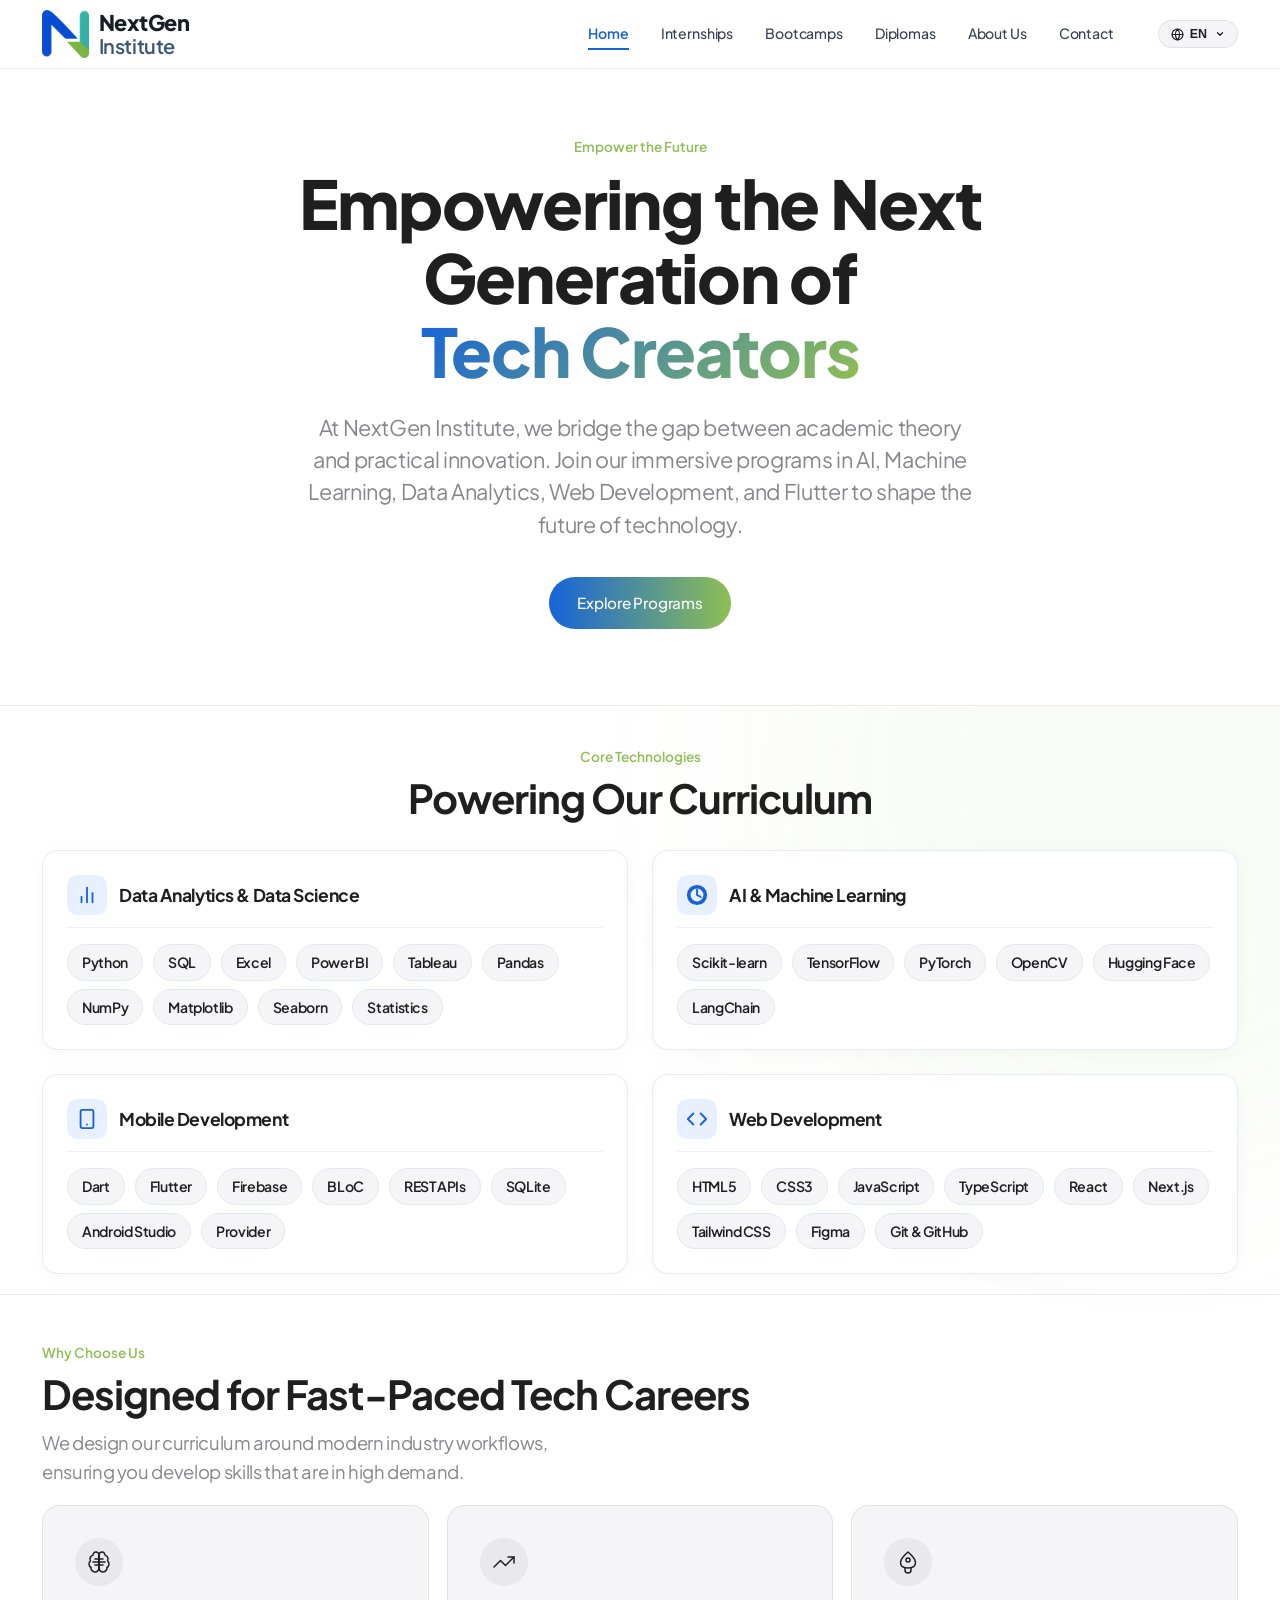
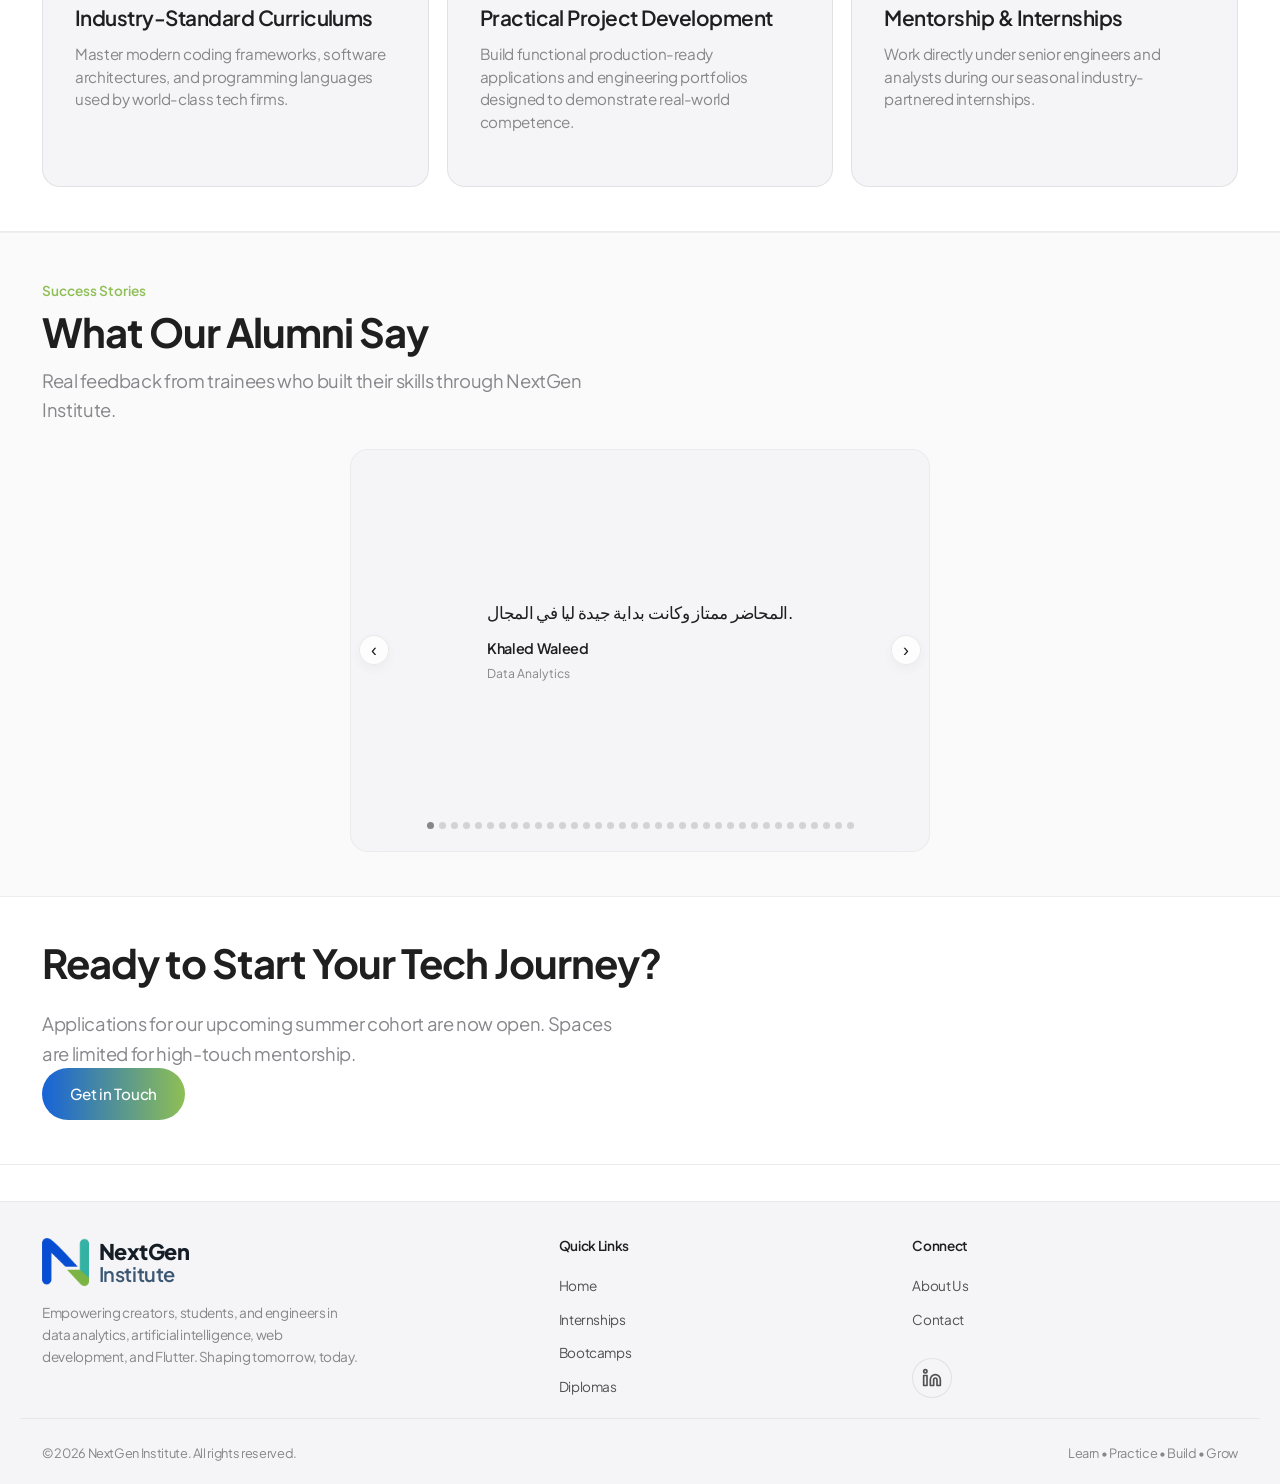
==== commit e9fd3a83: "Reduce whitespace and padding across the entire website, bump cache to v103" ====
--- a/index.html
+++ b/index.html
@@ -61,7 +61,7 @@
 
     <title>NextGen Institute | Free Internships, Summer & Winter Trainings</title>
     <meta name="description" content="NextGen Institute provides 100% Free Internships, Summer Trainings, Winter Trainings, and Winter Internships in AI, Machine Learning, Data Analytics, Flutter, and Web Development through practical bootcamps and diplomas.">
-        <link rel="stylesheet" href="styles.css?v=102">
+        <link rel="stylesheet" href="styles.css?v=103">
 
 </head>
 <body>
@@ -683,8 +683,8 @@
         </div>
     </footer>
 
-    <script src="main.js?v=102"></script>
-    <script src="lang.js?v=102"></script>
+    <script src="main.js?v=103"></script>
+    <script src="lang.js?v=103"></script>
     <button class="back-to-top" id="backToTop" aria-label="Back to Top">↑</button>
     <!-- Explore Programs Modal -->
     <div class="modal-overlay" id="exploreModal">
--- a/styles.css
+++ b/styles.css
@@ -114,7 +114,7 @@
 }
 
 .section-padding {
-    padding: 64px 0;
+    padding: 44px 0;
 }
 
 .text-center {
@@ -282,10 +282,10 @@
 /* --- HERO SECTION --- */
 .hero {
     position: relative;
-    min-height: 80vh; /* Strict multiple of 8 */
-    display: flex;
-    align-items: center;
-    padding: 128px 0 64px; /* Multiples of 8 */
+    min-height: auto; /* Strict multiple of 8 */
+    display: flex;
+    align-items: center;
+    padding: 96px 0 36px; /* Multiples of 8 */
     background: var(--bg-primary);
 }
 
@@ -431,7 +431,7 @@
 
 /* --- SECTION GENERAL STYLE --- */
 .section-title-wrap {
-    margin-bottom: 30px; /* Reduced from 50px */
+    margin-bottom: 18px; /* Reduced from 50px */
     text-align: left !important; /* Apple left aligned sections */
 }
 
@@ -463,7 +463,7 @@
 .cards-grid {
     display: grid;
     grid-template-columns: repeat(auto-fit, minmax(320px, 1fr));
-    gap: 24px;
+    gap: 18px;
 }
 
 .card {
@@ -821,15 +821,15 @@
 footer {
     background: var(--bg-secondary);
     border-top: 1px solid rgba(0, 0, 0, 0.05);
-    padding: 60px 0 30px;
-    margin-top: 100px;
+    padding: 36px 0 20px;
+    margin-top: 36px;
 }
 
 .footer-grid {
     display: grid;
     grid-template-columns: 1.5fr 1fr 1fr;
-    gap: 48px;
-    margin-bottom: 40px;
+    gap: 28px;
+    margin-bottom: 20px;
 }
 
 .footer-brand p {
@@ -1398,7 +1398,7 @@
 
 /* Sections spacing */
 section {
-    padding: 120px 0;
+    padding: 44px 0;
     position: relative;
     border-bottom: 1px solid var(--glass-border);
 }
@@ -2223,8 +2223,8 @@
     background: linear-gradient(135deg, rgba(240, 249, 255, 0.95) 0%, rgba(224, 242, 254, 0.85) 100%);
     border: 1.5px solid rgba(56, 189, 248, 0.4);
     border-radius: 20px;
-    padding: 24px 32px;
-    margin: 32px auto 48px;
+    padding: 16px 24px;
+    margin: 16px auto 24px;
     max-width: 1000px;
     box-shadow: 0 12px 36px rgba(14, 165, 233, 0.08);
     display: flex;
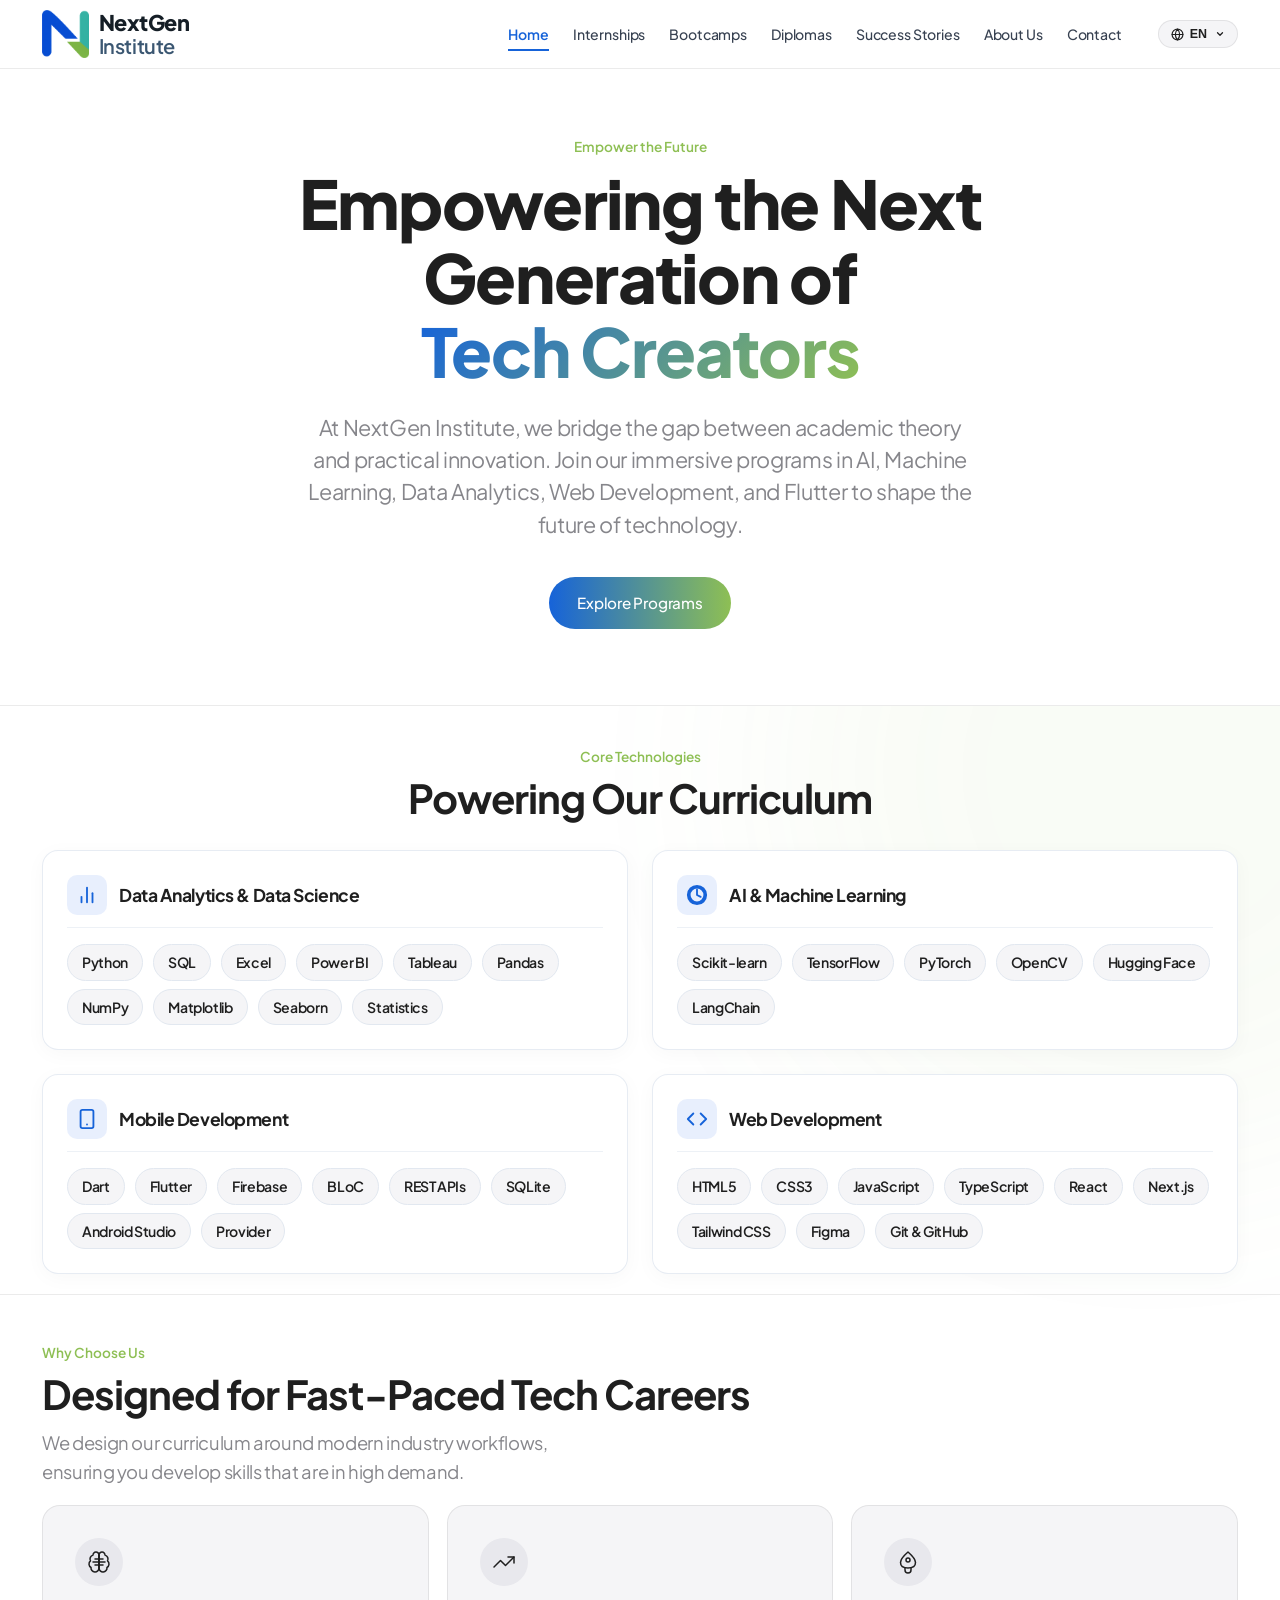
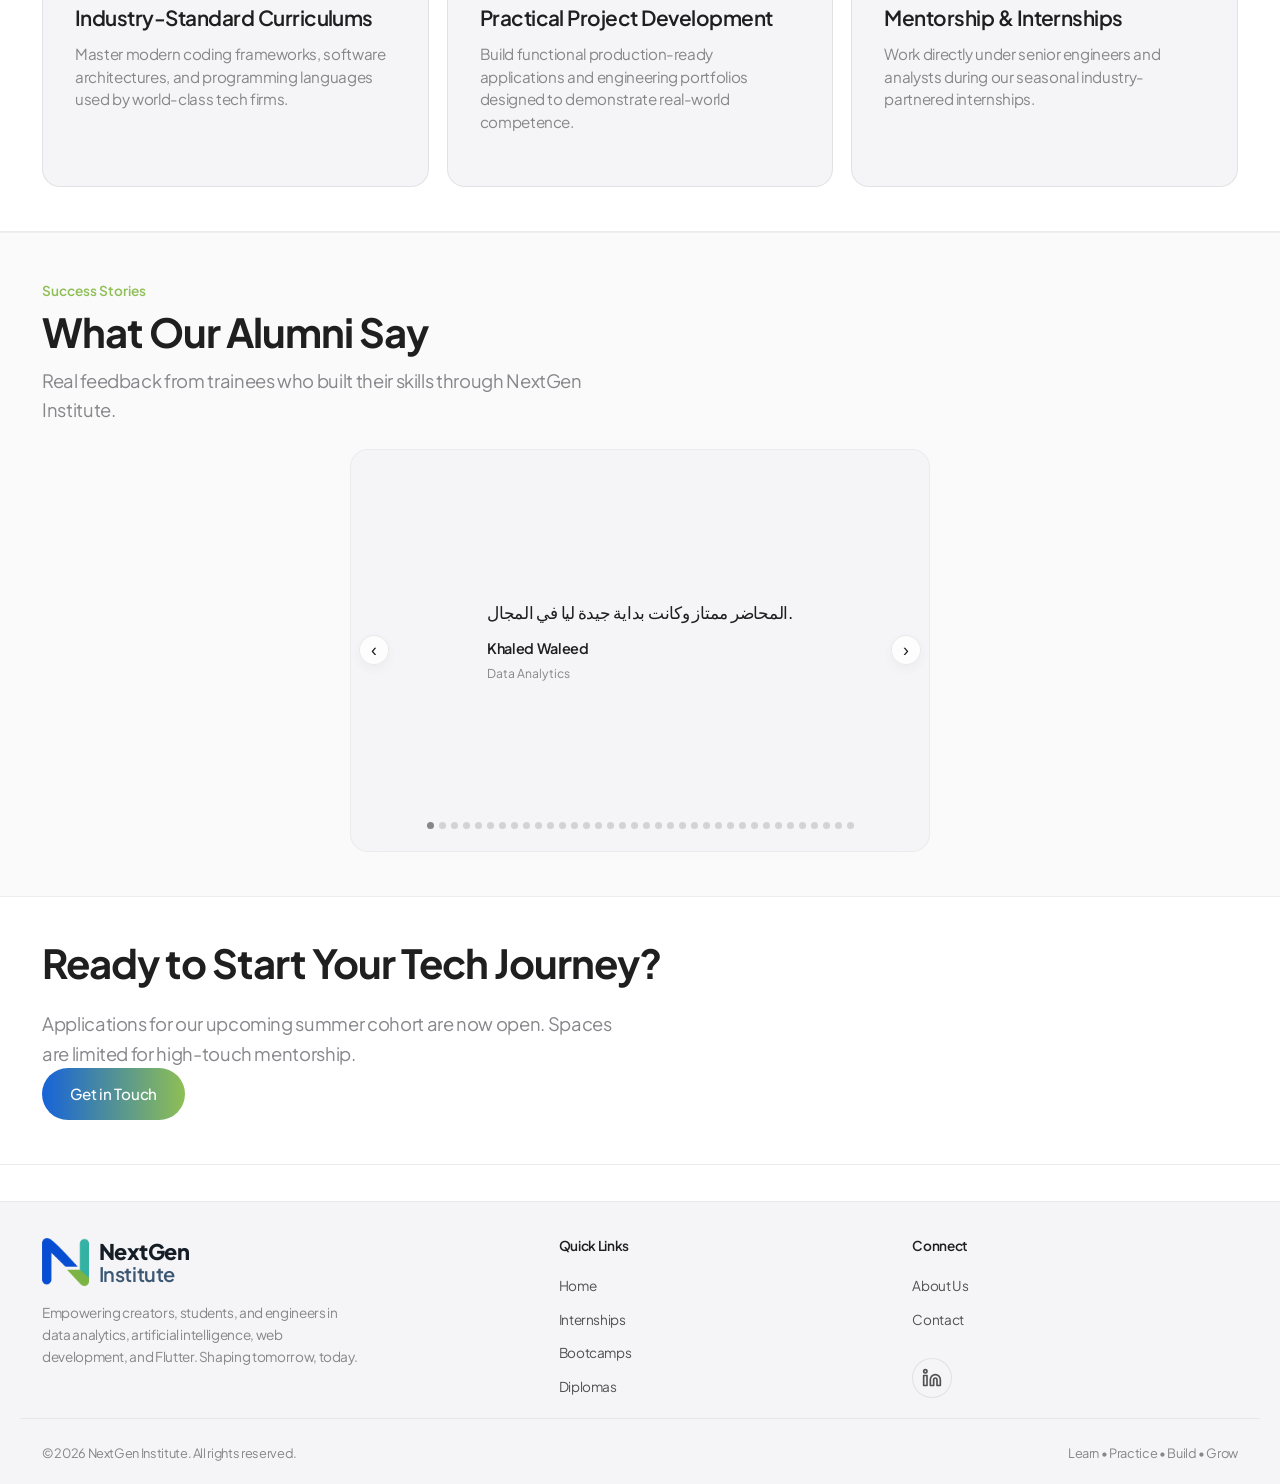
==== commit b71ee087: "Add Success Stories link in top navbar linked to student reviews section across all pages, bump cach" ====
--- a/index.html
+++ b/index.html
@@ -61,7 +61,7 @@
 
     <title>NextGen Institute | Free Internships, Summer & Winter Trainings</title>
     <meta name="description" content="NextGen Institute provides 100% Free Internships, Summer Trainings, Winter Trainings, and Winter Internships in AI, Machine Learning, Data Analytics, Flutter, and Web Development through practical bootcamps and diplomas.">
-        <link rel="stylesheet" href="styles.css?v=103">
+        <link rel="stylesheet" href="styles.css?v=107">
 
 </head>
 <body>
@@ -87,6 +87,7 @@
                 <li><a href="internships.html" class="nav-link" id="navInternships" data-i18n="nav_internships">Internships</a></li>
                 <li><a href="bootcamps.html" class="nav-link" id="navBootcamps" data-i18n="nav_bootcamps">Bootcamps</a></li>
                 <li><a href="diplomas.html" class="nav-link" id="navDiplomas" data-i18n="nav_diplomas">Diplomas</a></li>
+                <li><a href="#success-stories" class="nav-link" id="navSuccessStories" data-i18n="nav_success_stories">Success Stories</a></li>
                 <li><a href="about.html" class="nav-link" id="navAbout" data-i18n="nav_about">About Us</a></li>
                 <li><a href="contact.html" class="nav-link" id="navContact" data-i18n="nav_contact">Contact</a></li>
             </ul>
@@ -250,7 +251,7 @@
     </section>
 
     <!-- Student Success Stories (Slideshow) -->
-    <section class="fade-up section-padding" style="background: var(--bg-tertiary); border-top: 1px solid rgba(15, 23, 42, 0.05); border-bottom: 1px solid rgba(15, 23, 42, 0.05);">
+    <section id="success-stories" class="fade-up section-padding" style="background: var(--bg-tertiary); border-top: 1px solid rgba(15, 23, 42, 0.05); border-bottom: 1px solid rgba(15, 23, 42, 0.05);">
         <div class="container">
             <div class="section-title-wrap">
                 <span class="section-tag" data-i18n="slide_tag">Success Stories</span>
@@ -683,8 +684,8 @@
         </div>
     </footer>
 
-    <script src="main.js?v=103"></script>
-    <script src="lang.js?v=103"></script>
+    <script src="main.js?v=107"></script>
+    <script src="lang.js?v=107"></script>
     <button class="back-to-top" id="backToTop" aria-label="Back to Top">↑</button>
     <!-- Explore Programs Modal -->
     <div class="modal-overlay" id="exploreModal">
--- a/styles.css
+++ b/styles.css
@@ -221,7 +221,8 @@
 .nav-menu {
     display: flex;
     list-style: none;
-    gap: 32px;
+    gap: 24px;
+    align-items: center;
 }
 
 .nav-link {
@@ -231,6 +232,7 @@
     color: #374151; /* High contrast gray */
     letter-spacing: -0.01em;
     padding: 6px 0;
+    white-space: nowrap;
     transition: color 0.3s ease;
 }
 
@@ -2789,3 +2791,7 @@
         width: 100%;
     }
 }
+
+#success-stories {
+    scroll-margin-top: 84px;
+}
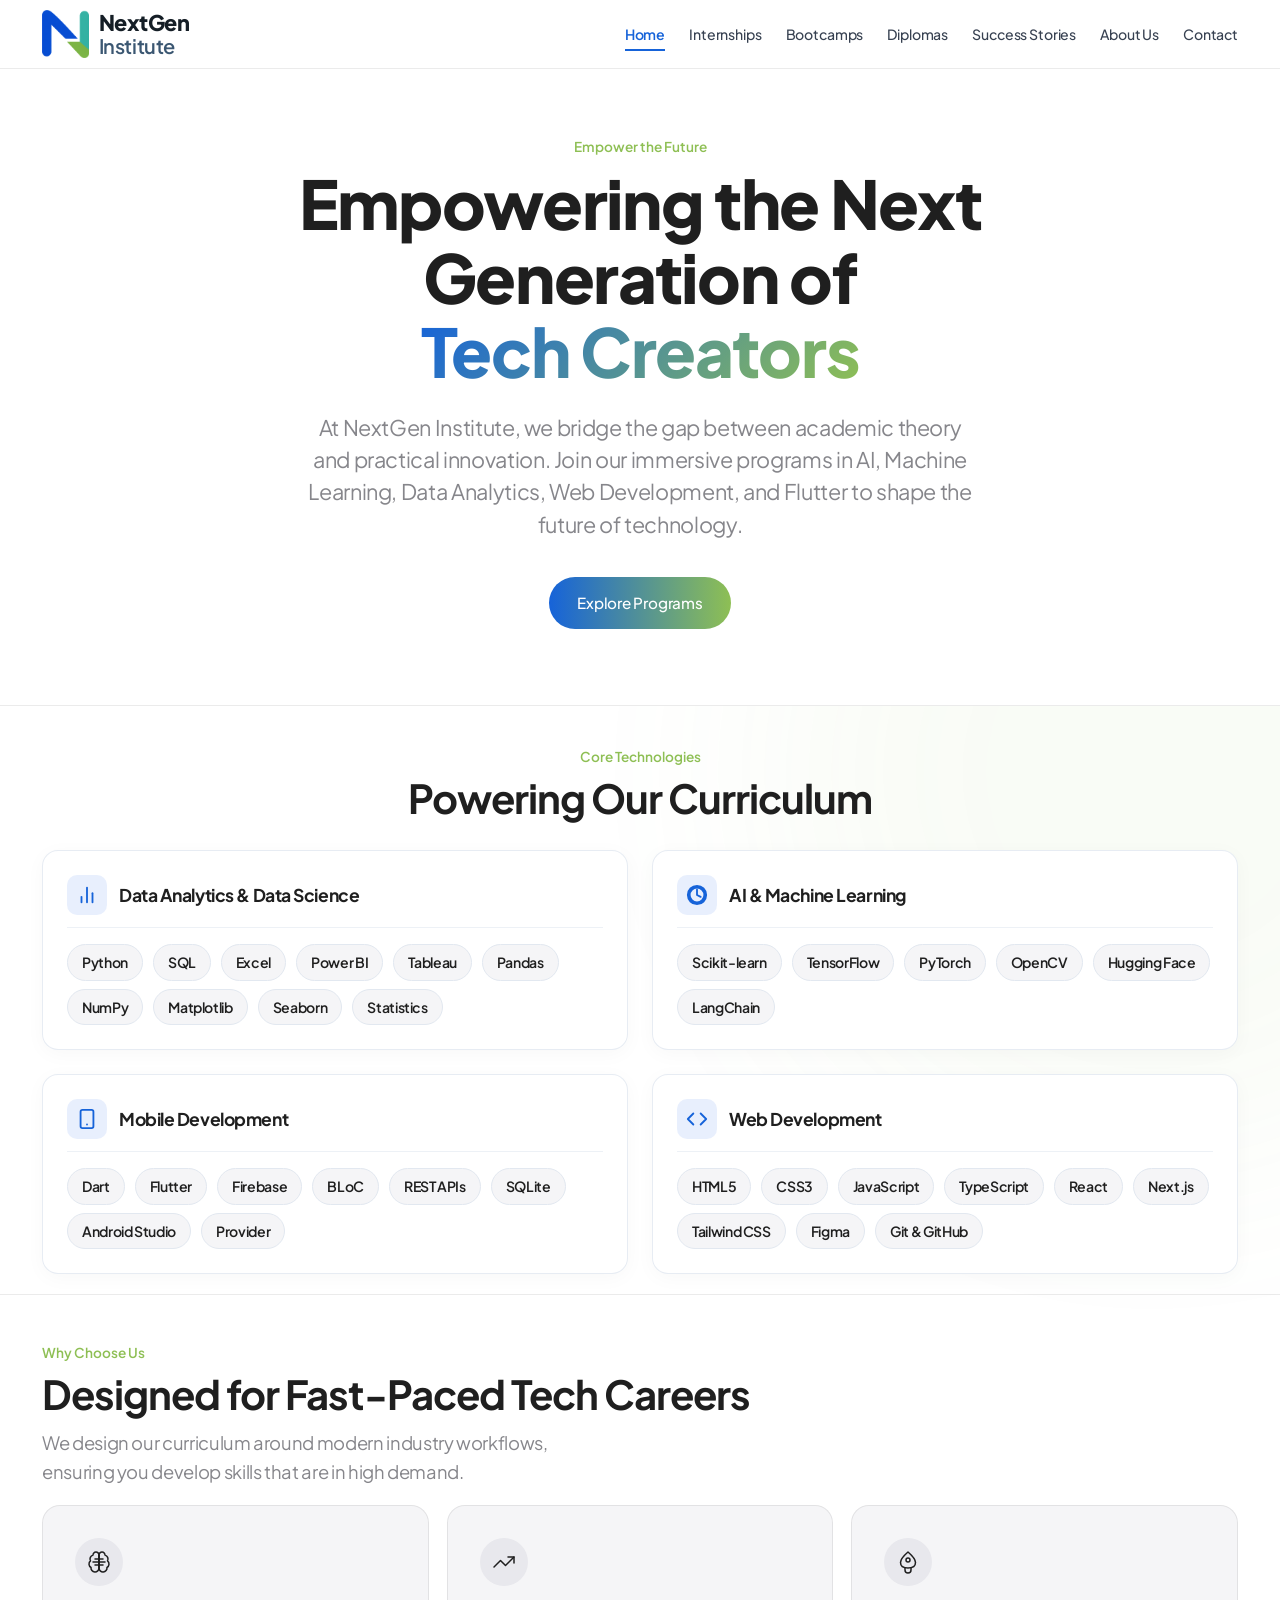
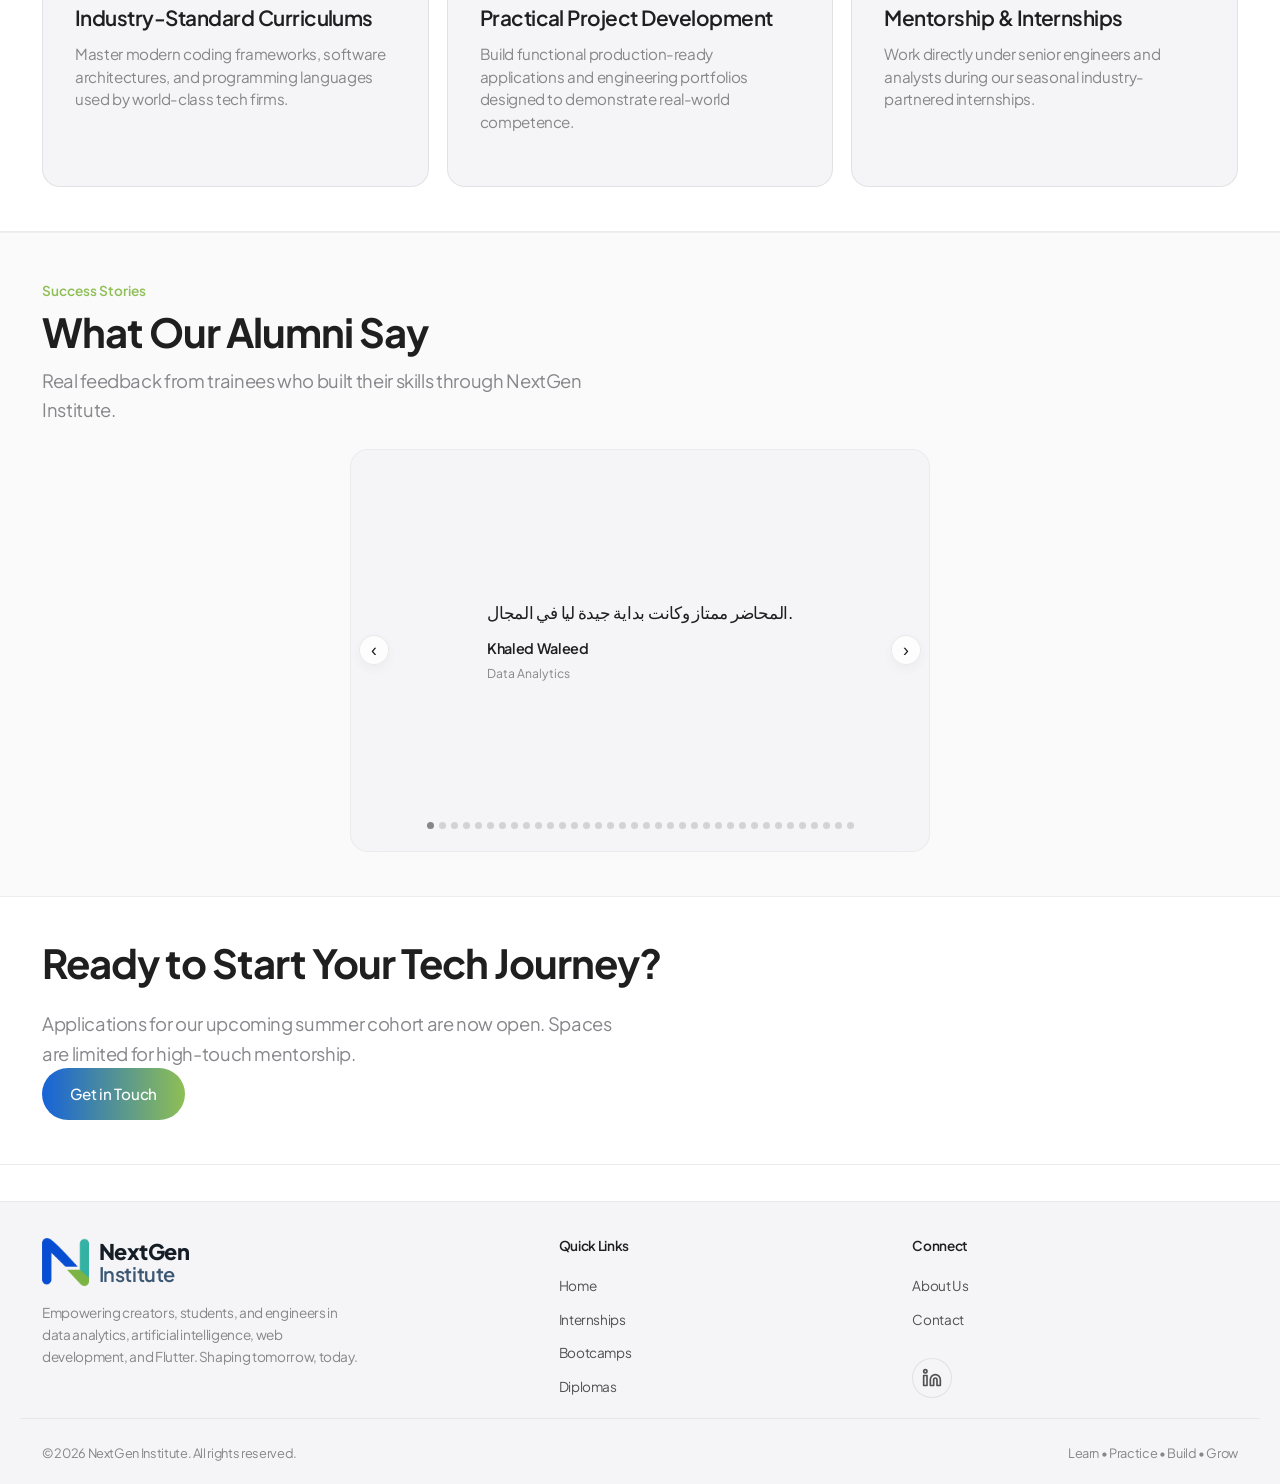
==== commit ea3ba81e: "Remove Arabic language switcher option and enforce English-only LTR mode, bump cache to v108" ====
--- a/index.html
+++ b/index.html
@@ -61,7 +61,7 @@
 
     <title>NextGen Institute | Free Internships, Summer & Winter Trainings</title>
     <meta name="description" content="NextGen Institute provides 100% Free Internships, Summer Trainings, Winter Trainings, and Winter Internships in AI, Machine Learning, Data Analytics, Flutter, and Web Development through practical bootcamps and diplomas.">
-        <link rel="stylesheet" href="styles.css?v=107">
+        <link rel="stylesheet" href="styles.css?v=108">
 
 </head>
 <body>
@@ -684,8 +684,8 @@
         </div>
     </footer>
 
-    <script src="main.js?v=107"></script>
-    <script src="lang.js?v=107"></script>
+    <script src="main.js?v=108"></script>
+    <script src="lang.js?v=108"></script>
     <button class="back-to-top" id="backToTop" aria-label="Back to Top">↑</button>
     <!-- Explore Programs Modal -->
     <div class="modal-overlay" id="exploreModal">
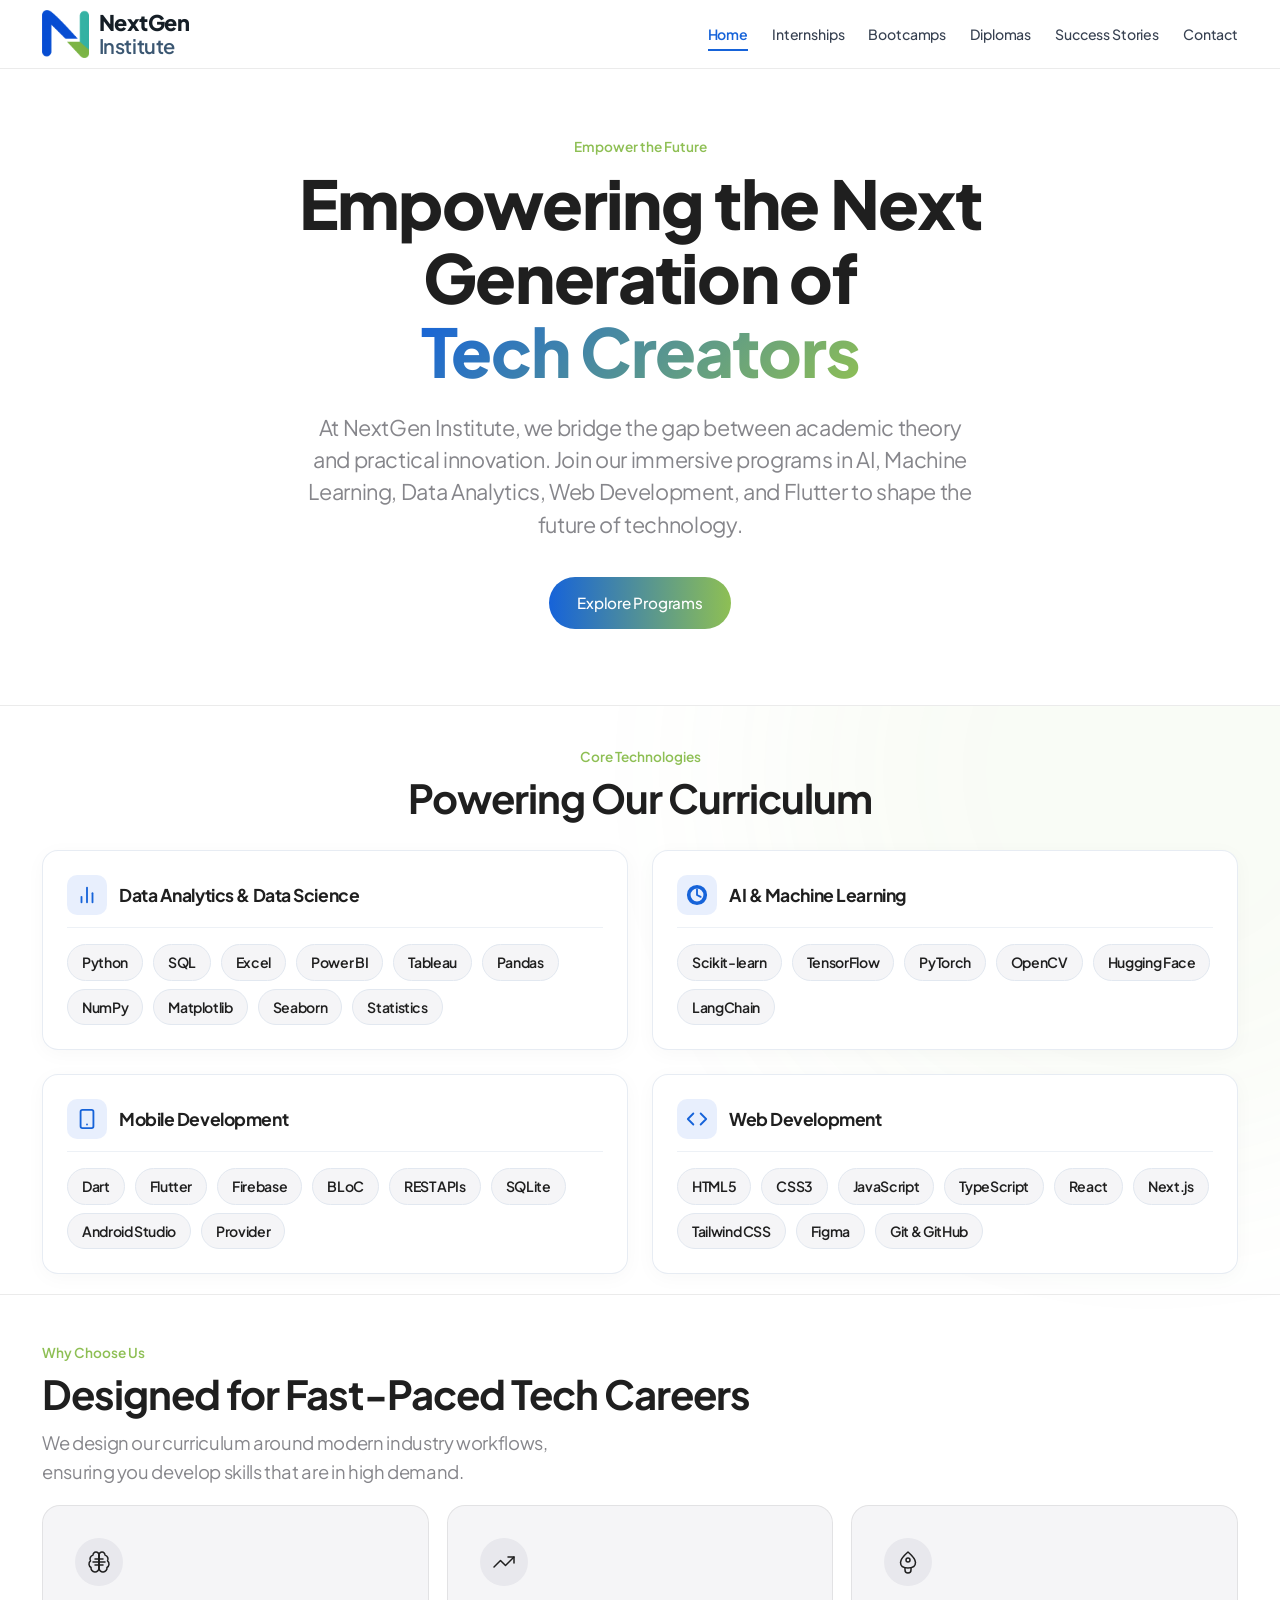
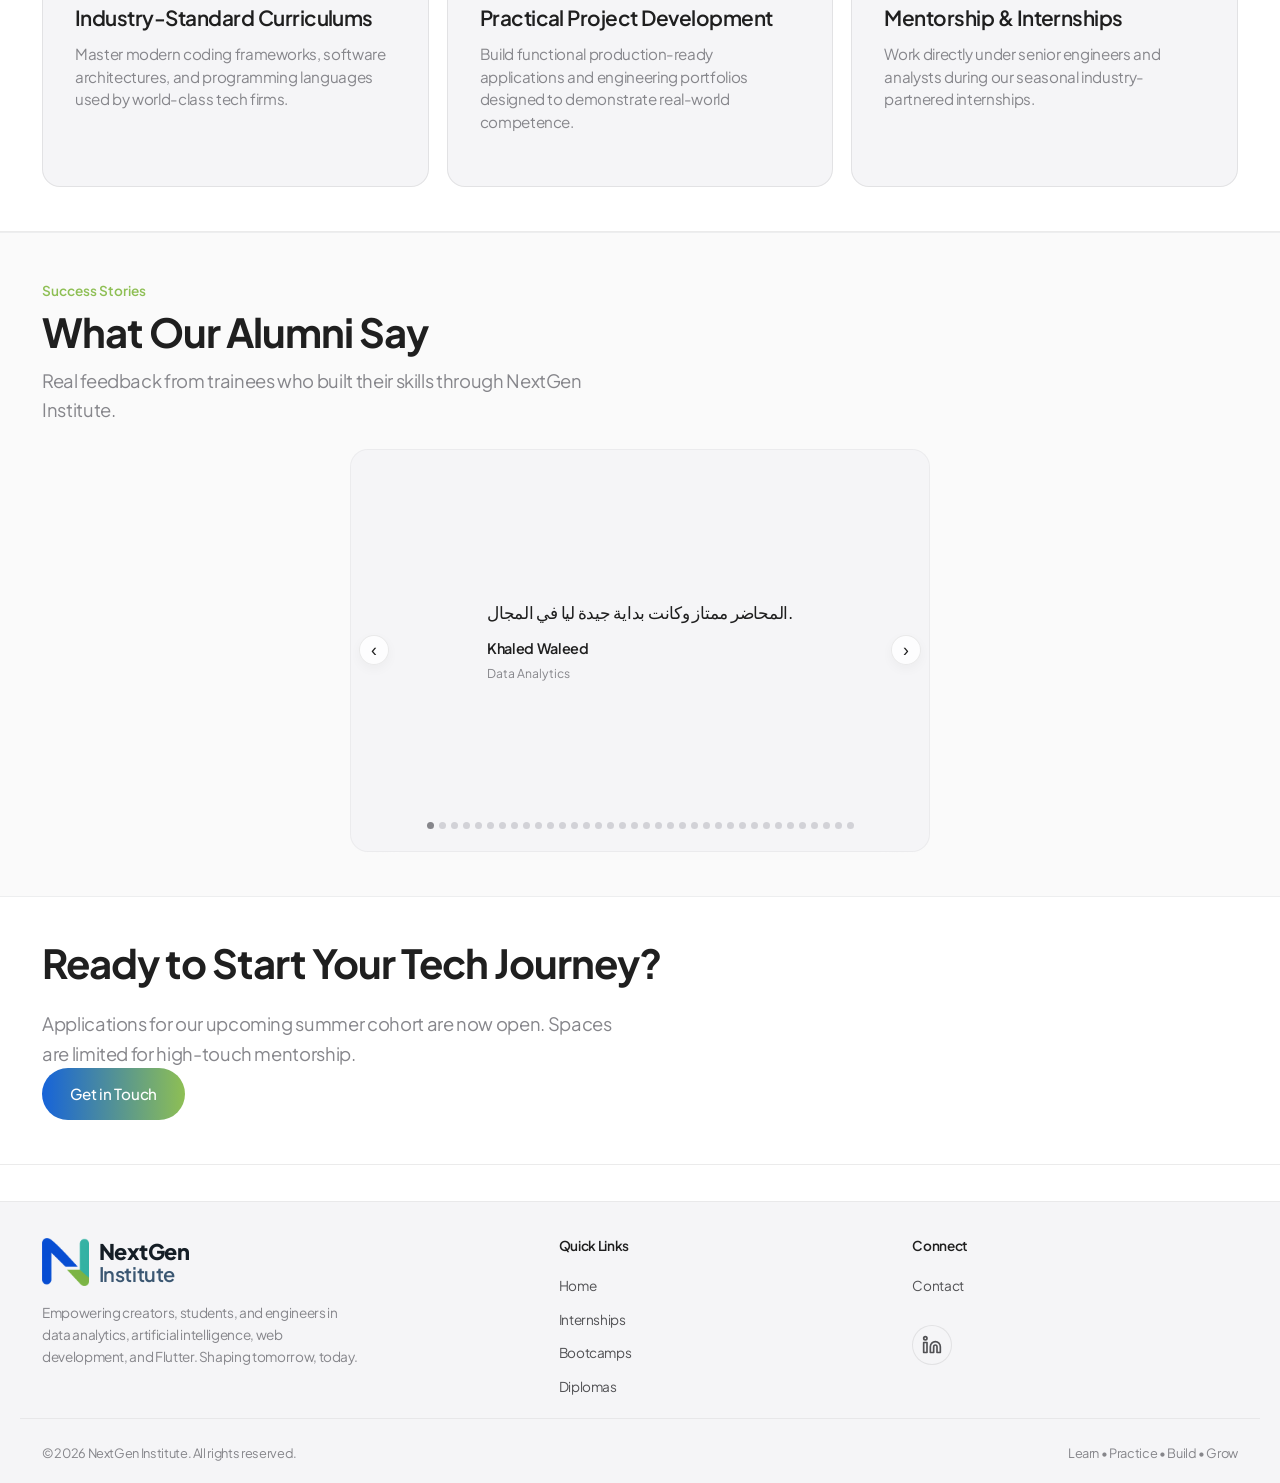
==== commit 5f7c4b93: "Remove About Us page and all links to about.html across navbar, footer, and sitemap, bump cache to v" ====
--- a/index.html
+++ b/index.html
@@ -61,7 +61,7 @@
 
     <title>NextGen Institute | Free Internships, Summer & Winter Trainings</title>
     <meta name="description" content="NextGen Institute provides 100% Free Internships, Summer Trainings, Winter Trainings, and Winter Internships in AI, Machine Learning, Data Analytics, Flutter, and Web Development through practical bootcamps and diplomas.">
-        <link rel="stylesheet" href="styles.css?v=108">
+        <link rel="stylesheet" href="styles.css?v=109">
 
 </head>
 <body>
@@ -88,7 +88,6 @@
                 <li><a href="bootcamps.html" class="nav-link" id="navBootcamps" data-i18n="nav_bootcamps">Bootcamps</a></li>
                 <li><a href="diplomas.html" class="nav-link" id="navDiplomas" data-i18n="nav_diplomas">Diplomas</a></li>
                 <li><a href="#success-stories" class="nav-link" id="navSuccessStories" data-i18n="nav_success_stories">Success Stories</a></li>
-                <li><a href="about.html" class="nav-link" id="navAbout" data-i18n="nav_about">About Us</a></li>
                 <li><a href="contact.html" class="nav-link" id="navContact" data-i18n="nav_contact">Contact</a></li>
             </ul>
         </div>
@@ -664,7 +663,6 @@
             </div>
             <div class="footer-nav">
                 <h4 class="footer-nav-title" data-i18n="footer_connect_title">Connect</h4>
-                <a href="about.html" id="footerNavAbout" data-i18n="nav_about">About Us</a>
                 <a href="contact.html" id="footerNavContact" data-i18n="nav_contact">Contact Support</a>
                 <div class="social-links" style="margin-top: 16px;">
                 <a href="https://www.linkedin.com/company/nextgen-institute-eg/" class="social-icon" aria-label="LinkedIn" target="_blank">
@@ -684,8 +682,8 @@
         </div>
     </footer>
 
-    <script src="main.js?v=108"></script>
-    <script src="lang.js?v=108"></script>
+    <script src="main.js?v=109"></script>
+    <script src="lang.js?v=109"></script>
     <button class="back-to-top" id="backToTop" aria-label="Back to Top">↑</button>
     <!-- Explore Programs Modal -->
     <div class="modal-overlay" id="exploreModal">
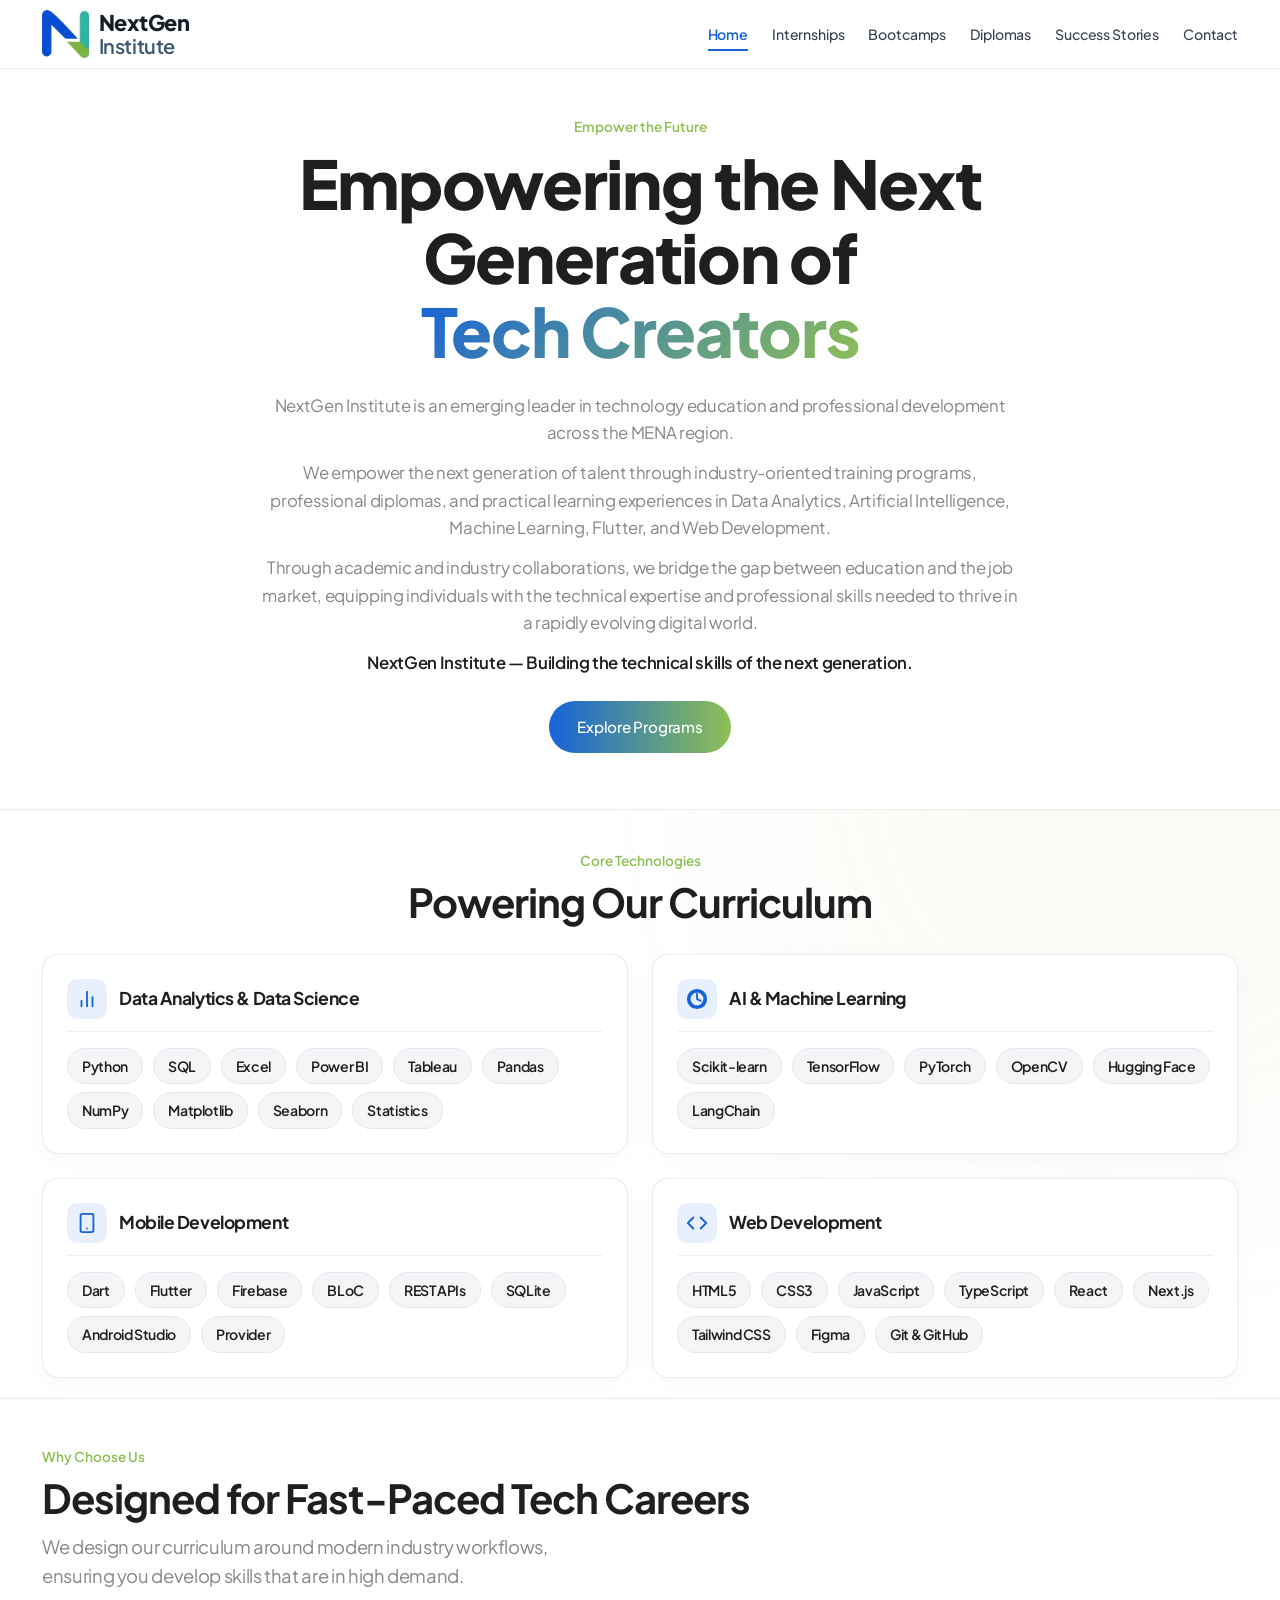
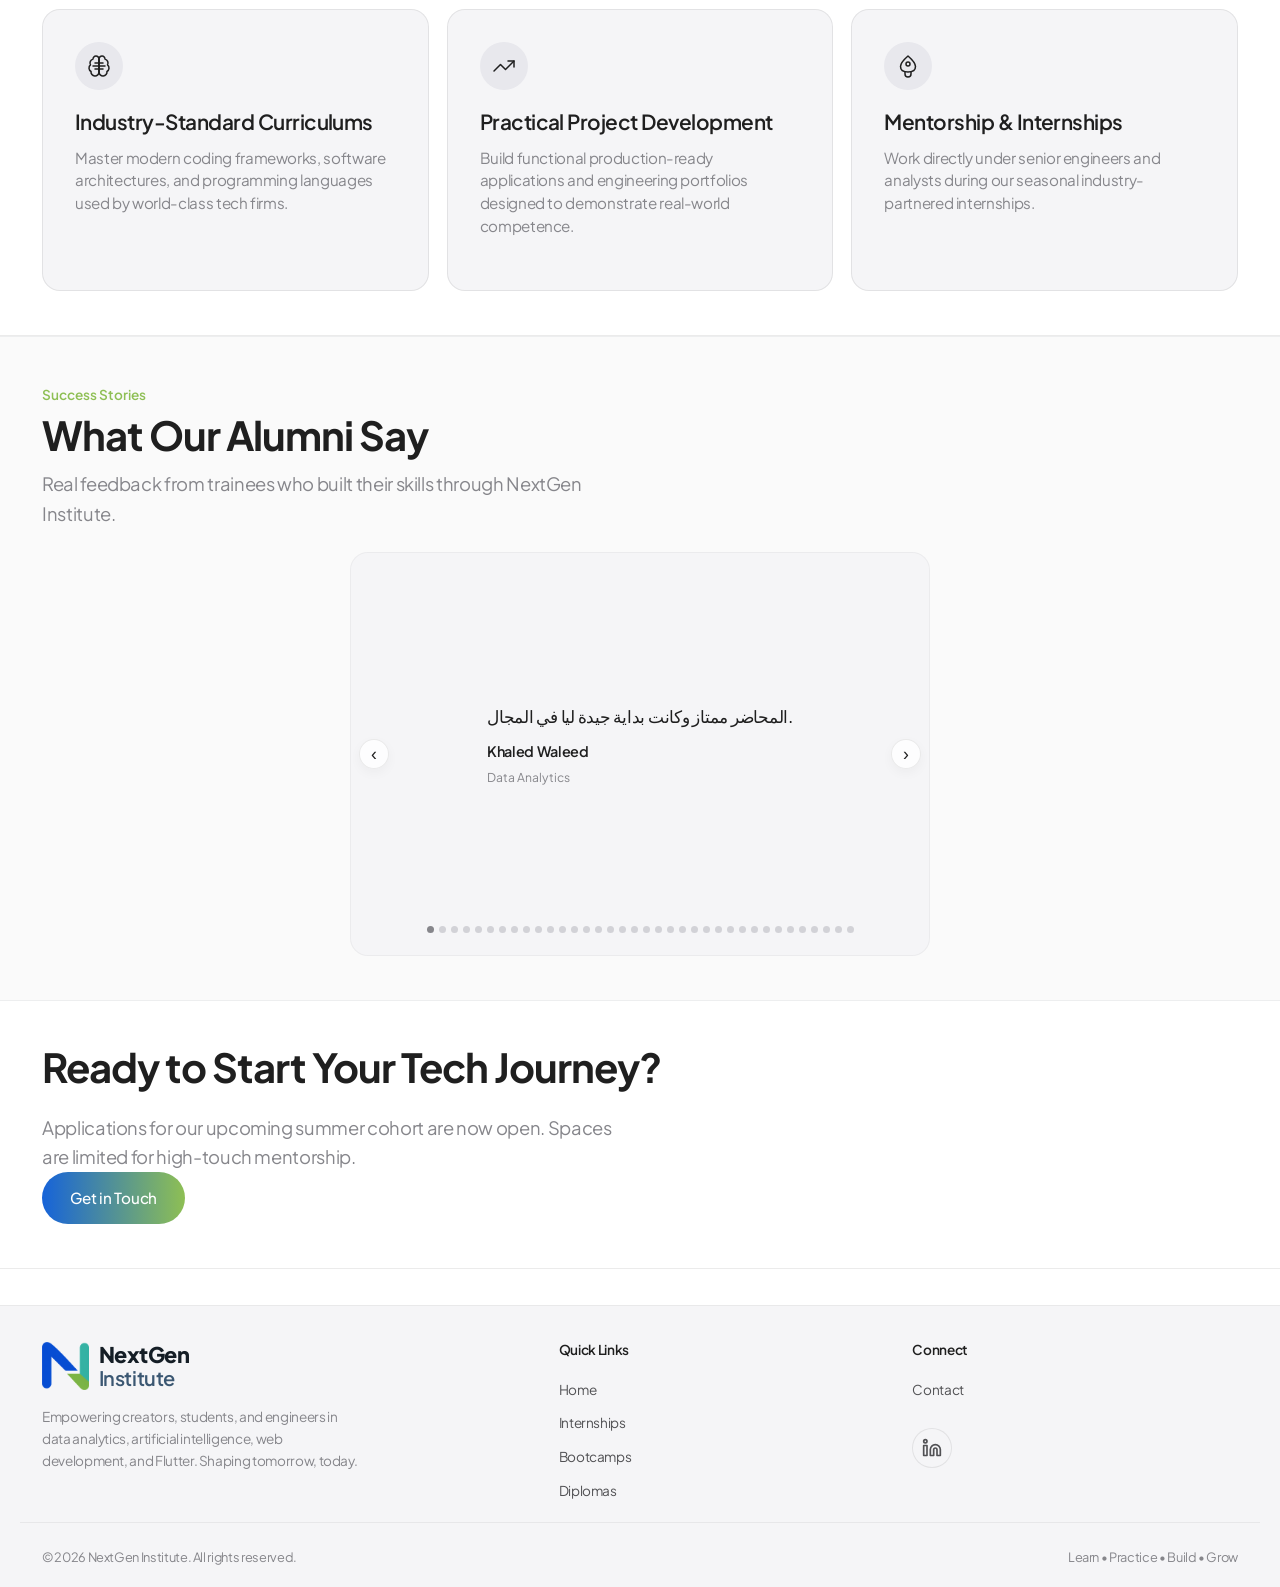
==== commit e12ecf10: "Update Home Page hero description with NextGen Institute overview above Explore Programs button, bum" ====
--- a/index.html
+++ b/index.html
@@ -61,7 +61,7 @@
 
     <title>NextGen Institute | Free Internships, Summer & Winter Trainings</title>
     <meta name="description" content="NextGen Institute provides 100% Free Internships, Summer Trainings, Winter Trainings, and Winter Internships in AI, Machine Learning, Data Analytics, Flutter, and Web Development through practical bootcamps and diplomas.">
-        <link rel="stylesheet" href="styles.css?v=109">
+        <link rel="stylesheet" href="styles.css?v=110">
 
 </head>
 <body>
@@ -100,9 +100,12 @@
             <div class="hero-content-centered">
                 <span class="section-tag" data-i18n="index_hero_tag">Empower the Future</span>
                 <h1 class="hero-title" data-i18n="index_hero_title">Empowering the Next Generation of <span class="gradient-text">Tech Creators</span></h1>
-                <p class="hero-subtitle" data-i18n="index_hero_sub">
-                    At NextGen Institute, we bridge the gap between academic theory and practical innovation. Join our immersive programs in AI, Machine Learning, and Data Analytics to shape the future of technology.
-                </p>
+                <div class="hero-subtitle" data-i18n="index_hero_sub">
+                    <p>NextGen Institute is an emerging leader in technology education and professional development across the MENA region.</p>
+                    <p>We empower the next generation of talent through industry-oriented training programs, professional diplomas, and practical learning experiences in Data Analytics, Artificial Intelligence, Machine Learning, Flutter, and Web Development.</p>
+                    <p>Through academic and industry collaborations, we bridge the gap between education and the job market, equipping individuals with the technical expertise and professional skills needed to thrive in a rapidly evolving digital world.</p>
+                    <p>NextGen Institute — Building the technical skills of the next generation.</p>
+                </div>
                 <div class="hero-actions">
                     <a href="bootcamps.html" class="btn btn-primary" id="heroCtaPrimary" data-i18n="index_hero_cta_primary">Explore Programs</a>
                 </div>
@@ -682,8 +685,8 @@
         </div>
     </footer>
 
-    <script src="main.js?v=109"></script>
-    <script src="lang.js?v=109"></script>
+    <script src="main.js?v=110"></script>
+    <script src="lang.js?v=110"></script>
     <button class="back-to-top" id="backToTop" aria-label="Back to Top">↑</button>
     <!-- Explore Programs Modal -->
     <div class="modal-overlay" id="exploreModal">
--- a/styles.css
+++ b/styles.css
@@ -1908,7 +1908,7 @@
     align-items: center;
     text-align: center;
     width: 100%;
-    padding: 40px 0;
+    padding: 20px 0;
 }
 
 .hero-content-centered {
@@ -1927,11 +1927,22 @@
 }
 
 .hero-content-centered .hero-subtitle {
-    font-size: 1.35rem;
-    line-height: 1.5;
+    font-size: 1.05rem;
+    line-height: 1.65;
     color: var(--text-muted);
-    margin-bottom: 36px;
-    max-width: 680px;
+    margin-bottom: 24px;
+    max-width: 760px;
+}
+
+.hero-content-centered .hero-subtitle p {
+    max-width: 100%;
+    margin: 0 0 12px 0;
+}
+
+.hero-content-centered .hero-subtitle p:last-child {
+    margin-bottom: 0;
+    font-weight: 600;
+    color: var(--text-main);
 }
 
 .hero-content-centered .hero-actions {
@@ -1947,9 +1958,9 @@
         line-height: 1.15;
     }
     .hero-content-centered .hero-subtitle {
-        font-size: 1.1rem !important;
-        line-height: 1.4;
-        margin-bottom: 28px;
+        font-size: 0.98rem !important;
+        line-height: 1.6;
+        margin-bottom: 22px;
     }
 }
 
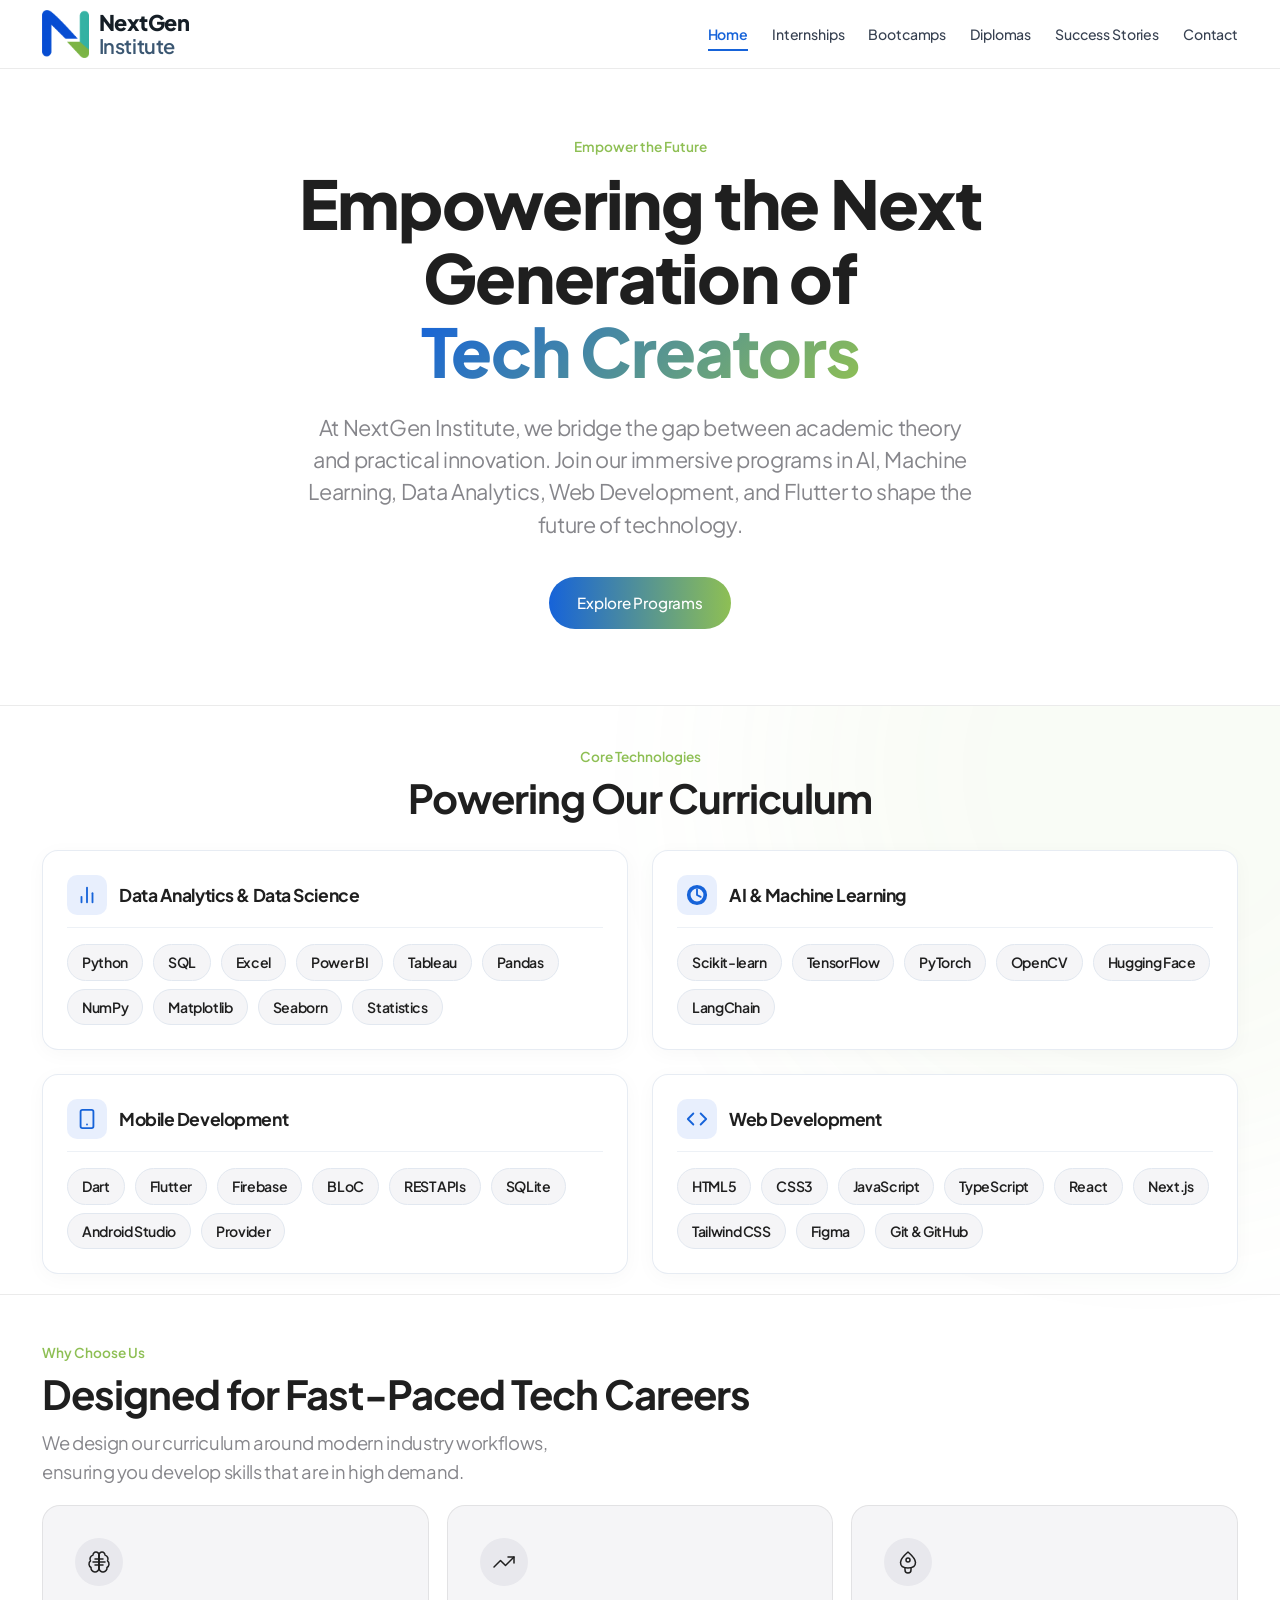
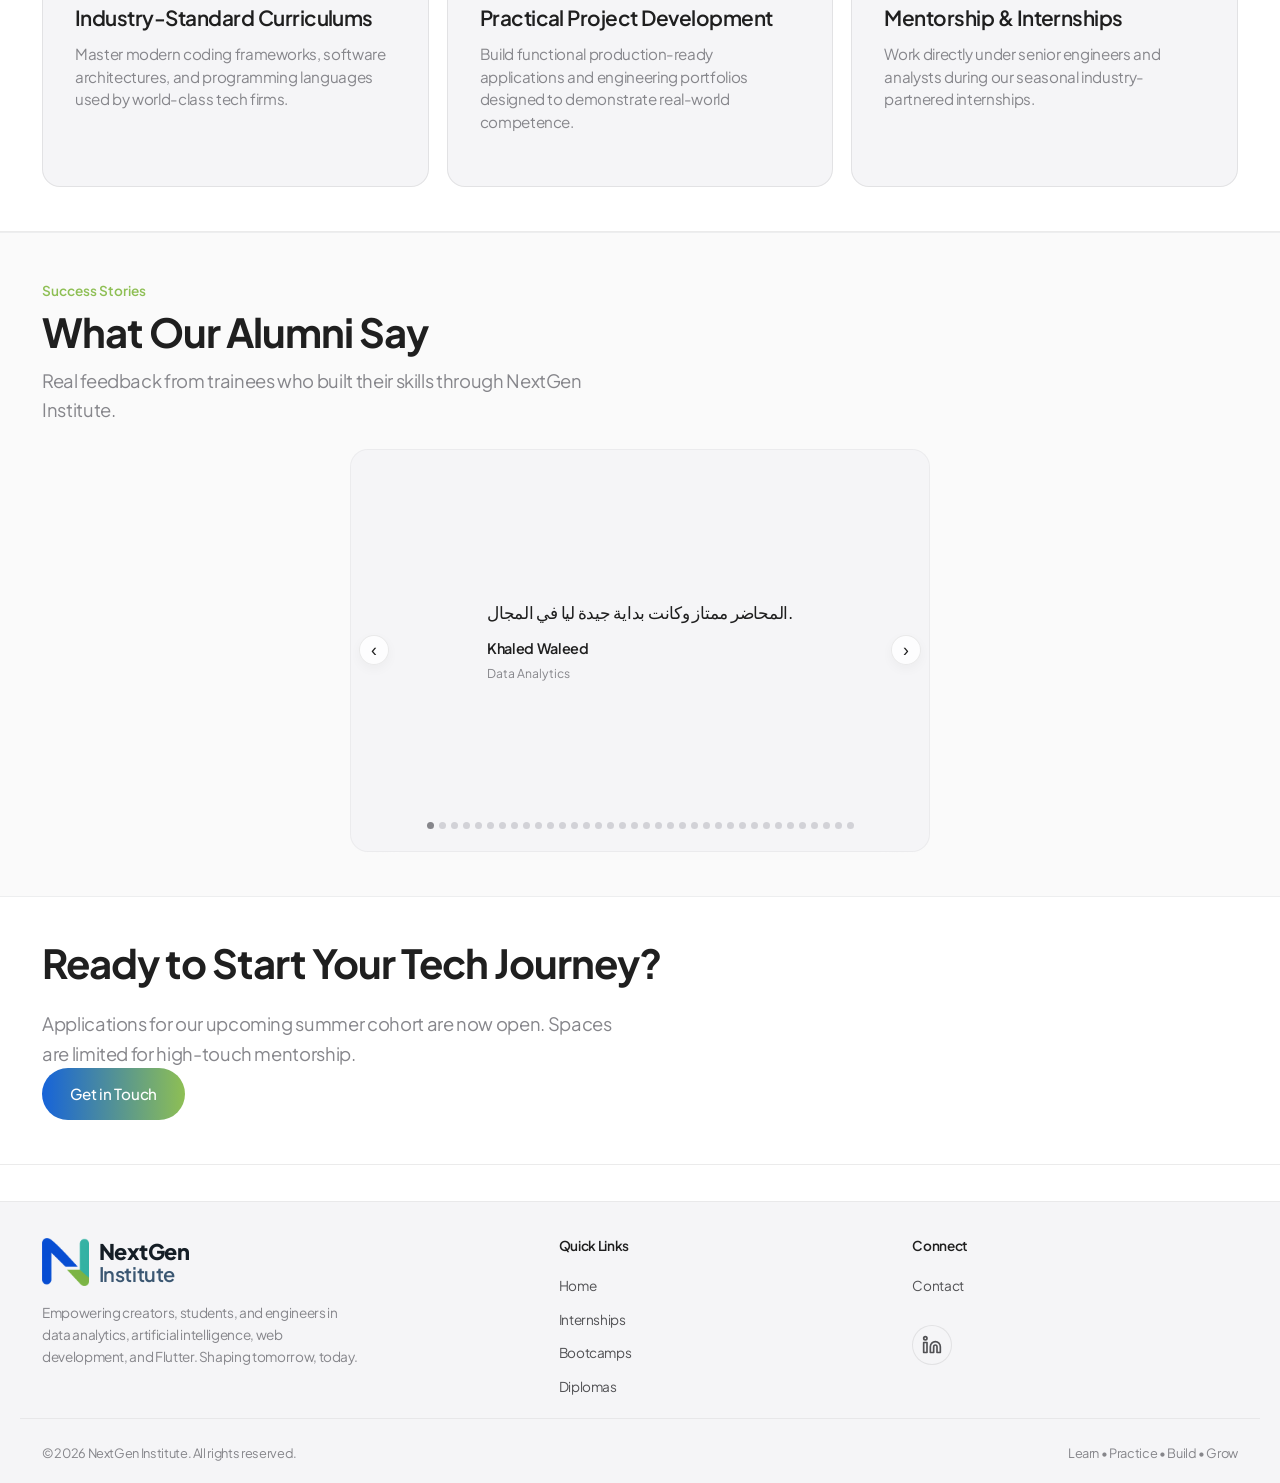
==== commit 4aa72933: "Restore original Home Page hero description and styles, bump cache to v111" ====
--- a/index.html
+++ b/index.html
@@ -61,7 +61,7 @@
 
     <title>NextGen Institute | Free Internships, Summer & Winter Trainings</title>
     <meta name="description" content="NextGen Institute provides 100% Free Internships, Summer Trainings, Winter Trainings, and Winter Internships in AI, Machine Learning, Data Analytics, Flutter, and Web Development through practical bootcamps and diplomas.">
-        <link rel="stylesheet" href="styles.css?v=110">
+        <link rel="stylesheet" href="styles.css?v=111">
 
 </head>
 <body>
@@ -100,12 +100,9 @@
             <div class="hero-content-centered">
                 <span class="section-tag" data-i18n="index_hero_tag">Empower the Future</span>
                 <h1 class="hero-title" data-i18n="index_hero_title">Empowering the Next Generation of <span class="gradient-text">Tech Creators</span></h1>
-                <div class="hero-subtitle" data-i18n="index_hero_sub">
-                    <p>NextGen Institute is an emerging leader in technology education and professional development across the MENA region.</p>
-                    <p>We empower the next generation of talent through industry-oriented training programs, professional diplomas, and practical learning experiences in Data Analytics, Artificial Intelligence, Machine Learning, Flutter, and Web Development.</p>
-                    <p>Through academic and industry collaborations, we bridge the gap between education and the job market, equipping individuals with the technical expertise and professional skills needed to thrive in a rapidly evolving digital world.</p>
-                    <p>NextGen Institute — Building the technical skills of the next generation.</p>
-                </div>
+                <p class="hero-subtitle" data-i18n="index_hero_sub">
+                    At NextGen Institute, we bridge the gap between academic theory and practical innovation. Join our immersive programs in AI, Machine Learning, and Data Analytics to shape the future of technology.
+                </p>
                 <div class="hero-actions">
                     <a href="bootcamps.html" class="btn btn-primary" id="heroCtaPrimary" data-i18n="index_hero_cta_primary">Explore Programs</a>
                 </div>
@@ -685,8 +682,8 @@
         </div>
     </footer>
 
-    <script src="main.js?v=110"></script>
-    <script src="lang.js?v=110"></script>
+    <script src="main.js?v=111"></script>
+    <script src="lang.js?v=111"></script>
     <button class="back-to-top" id="backToTop" aria-label="Back to Top">↑</button>
     <!-- Explore Programs Modal -->
     <div class="modal-overlay" id="exploreModal">
--- a/styles.css
+++ b/styles.css
@@ -1908,7 +1908,7 @@
     align-items: center;
     text-align: center;
     width: 100%;
-    padding: 20px 0;
+    padding: 40px 0;
 }
 
 .hero-content-centered {
@@ -1927,22 +1927,11 @@
 }
 
 .hero-content-centered .hero-subtitle {
-    font-size: 1.05rem;
-    line-height: 1.65;
+    font-size: 1.35rem;
+    line-height: 1.5;
     color: var(--text-muted);
-    margin-bottom: 24px;
-    max-width: 760px;
-}
-
-.hero-content-centered .hero-subtitle p {
-    max-width: 100%;
-    margin: 0 0 12px 0;
-}
-
-.hero-content-centered .hero-subtitle p:last-child {
-    margin-bottom: 0;
-    font-weight: 600;
-    color: var(--text-main);
+    margin-bottom: 36px;
+    max-width: 680px;
 }
 
 .hero-content-centered .hero-actions {
@@ -1958,9 +1947,9 @@
         line-height: 1.15;
     }
     .hero-content-centered .hero-subtitle {
-        font-size: 0.98rem !important;
-        line-height: 1.6;
-        margin-bottom: 22px;
+        font-size: 1.1rem !important;
+        line-height: 1.4;
+        margin-bottom: 28px;
     }
 }
 
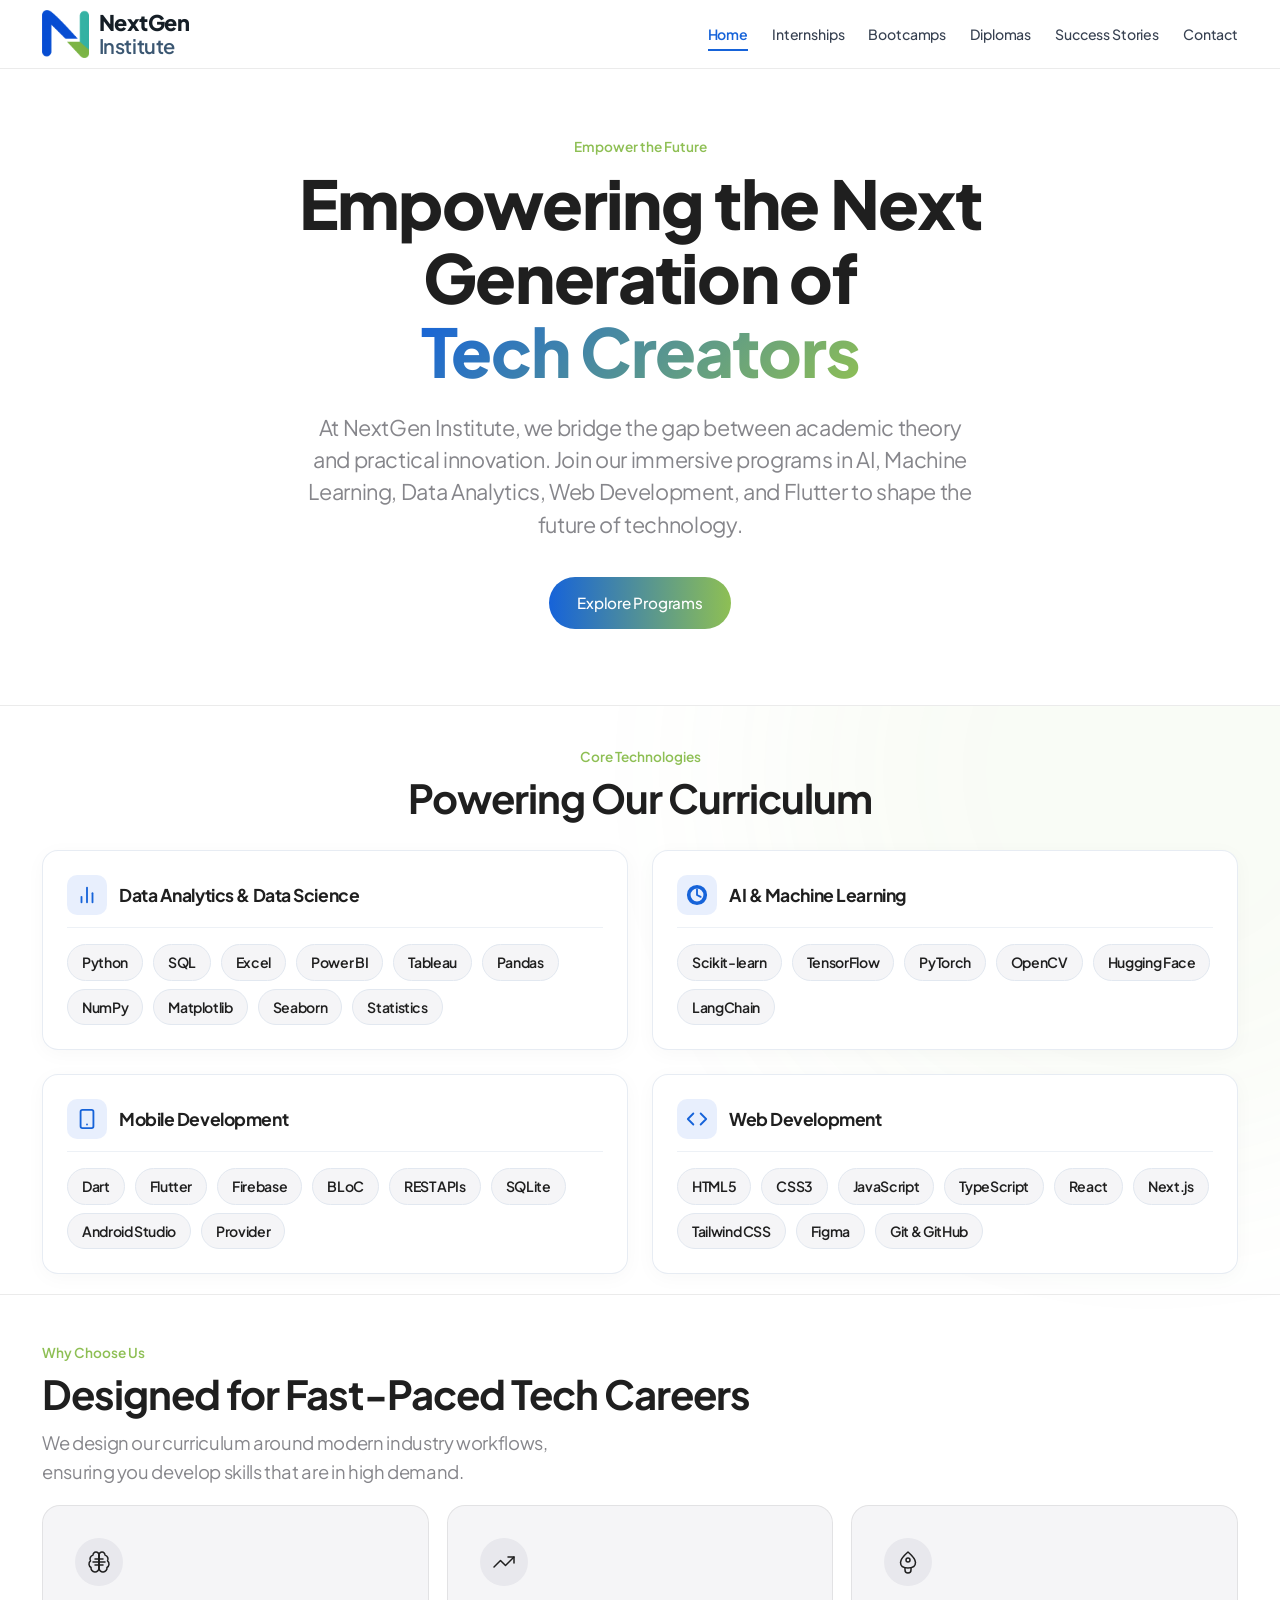
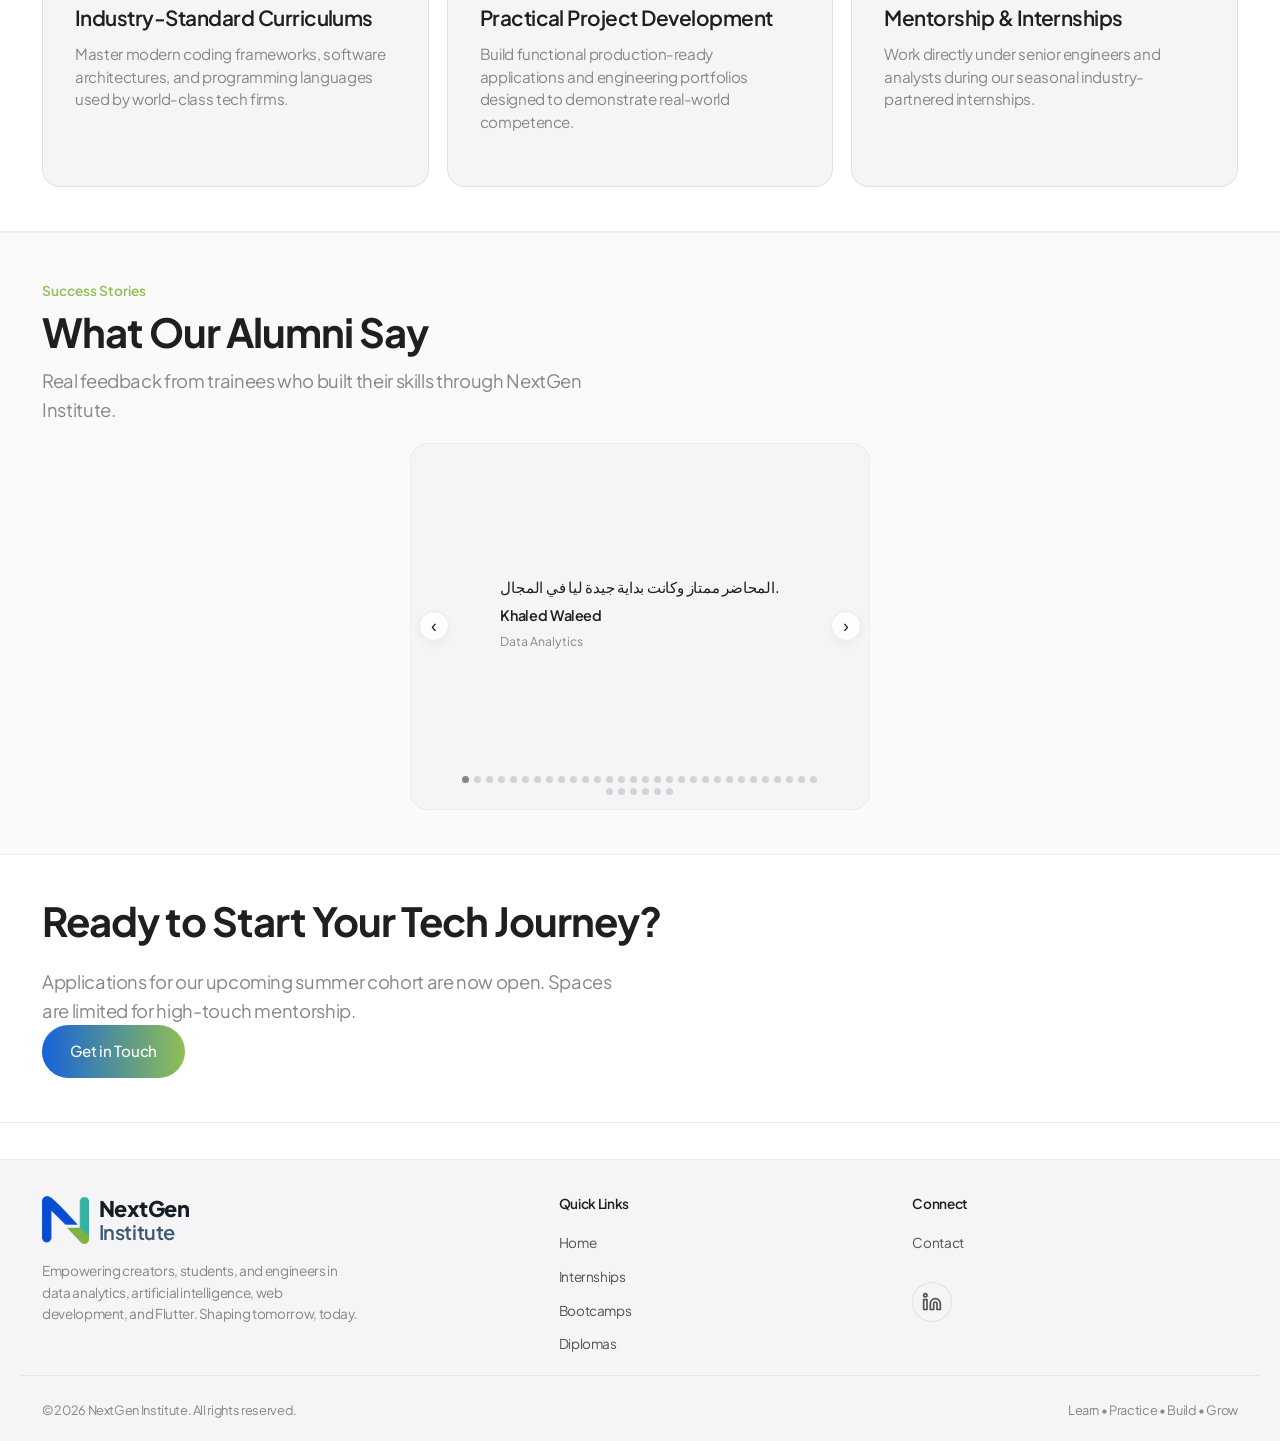
==== commit 932af848: "Shrink Success Stories slideshow box, bump cache to v114" ====
--- a/index.html
+++ b/index.html
@@ -61,7 +61,7 @@
 
     <title>NextGen Institute | Free Internships, Summer & Winter Trainings</title>
     <meta name="description" content="NextGen Institute provides 100% Free Internships, Summer Trainings, Winter Trainings, and Winter Internships in AI, Machine Learning, Data Analytics, Flutter, and Web Development through practical bootcamps and diplomas.">
-        <link rel="stylesheet" href="styles.css?v=111">
+        <link rel="stylesheet" href="styles.css?v=114">
 
 </head>
 <body>
@@ -682,8 +682,8 @@
         </div>
     </footer>
 
-    <script src="main.js?v=111"></script>
-    <script src="lang.js?v=111"></script>
+    <script src="main.js?v=114"></script>
+    <script src="lang.js?v=114"></script>
     <button class="back-to-top" id="backToTop" aria-label="Back to Top">↑</button>
     <!-- Explore Programs Modal -->
     <div class="modal-overlay" id="exploreModal">
--- a/styles.css
+++ b/styles.css
@@ -877,10 +877,10 @@
 /* --- SLIDESHOW / CAROUSEL (Apple Clean Review Style) --- */
 .slideshow-container {
     position: relative;
-    max-width: 580px;
-    margin: 24px auto 0;
+    max-width: 460px;
+    margin: 16px auto 0;
     overflow: hidden;
-    padding: 30px 40px 22px;
+    padding: 20px 28px 14px;
     border-radius: var(--radius-md);
     background: var(--bg-secondary);
     box-shadow: none;
@@ -901,9 +901,9 @@
 }
 
 .slide-content {
-    max-width: 460px;
+    max-width: 380px;
     text-align: left;
-    padding: 0 8px;
+    padding: 0 4px;
 }
 
 .quote-icon {
@@ -911,11 +911,11 @@
 }
 
 .slide-quote {
-    font-size: 1.05rem; /* Compact readable quote font */
+    font-size: 0.92rem; /* Compact readable quote font */
     font-weight: 500;
     color: var(--text-main);
-    margin-bottom: 14px;
-    line-height: 1.45;
+    margin-bottom: 10px;
+    line-height: 1.4;
     letter-spacing: -0.015em;
 }
 
@@ -972,7 +972,7 @@
     display: flex;
     justify-content: center;
     gap: 5px;
-    margin-top: 16px;
+    margin-top: 10px;
     flex-wrap: wrap;
     max-width: 90%;
     margin-left: auto;
